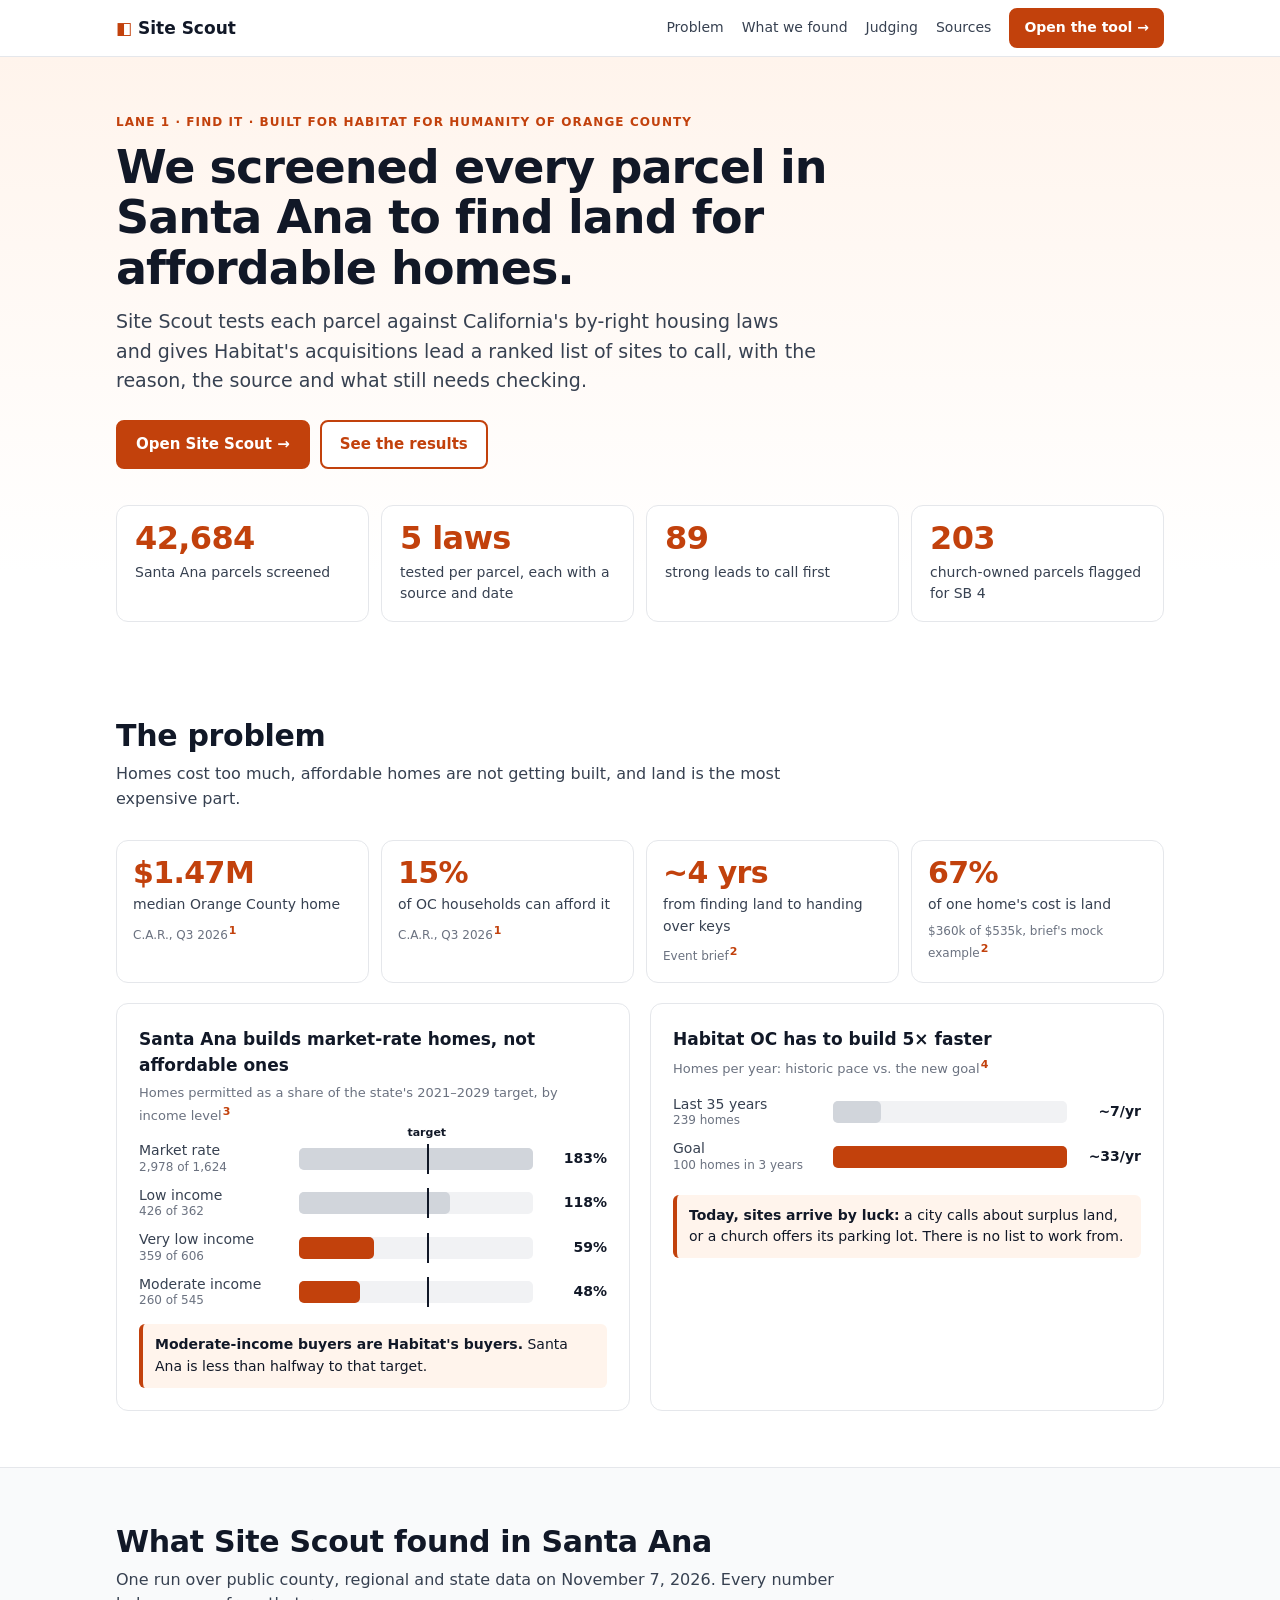
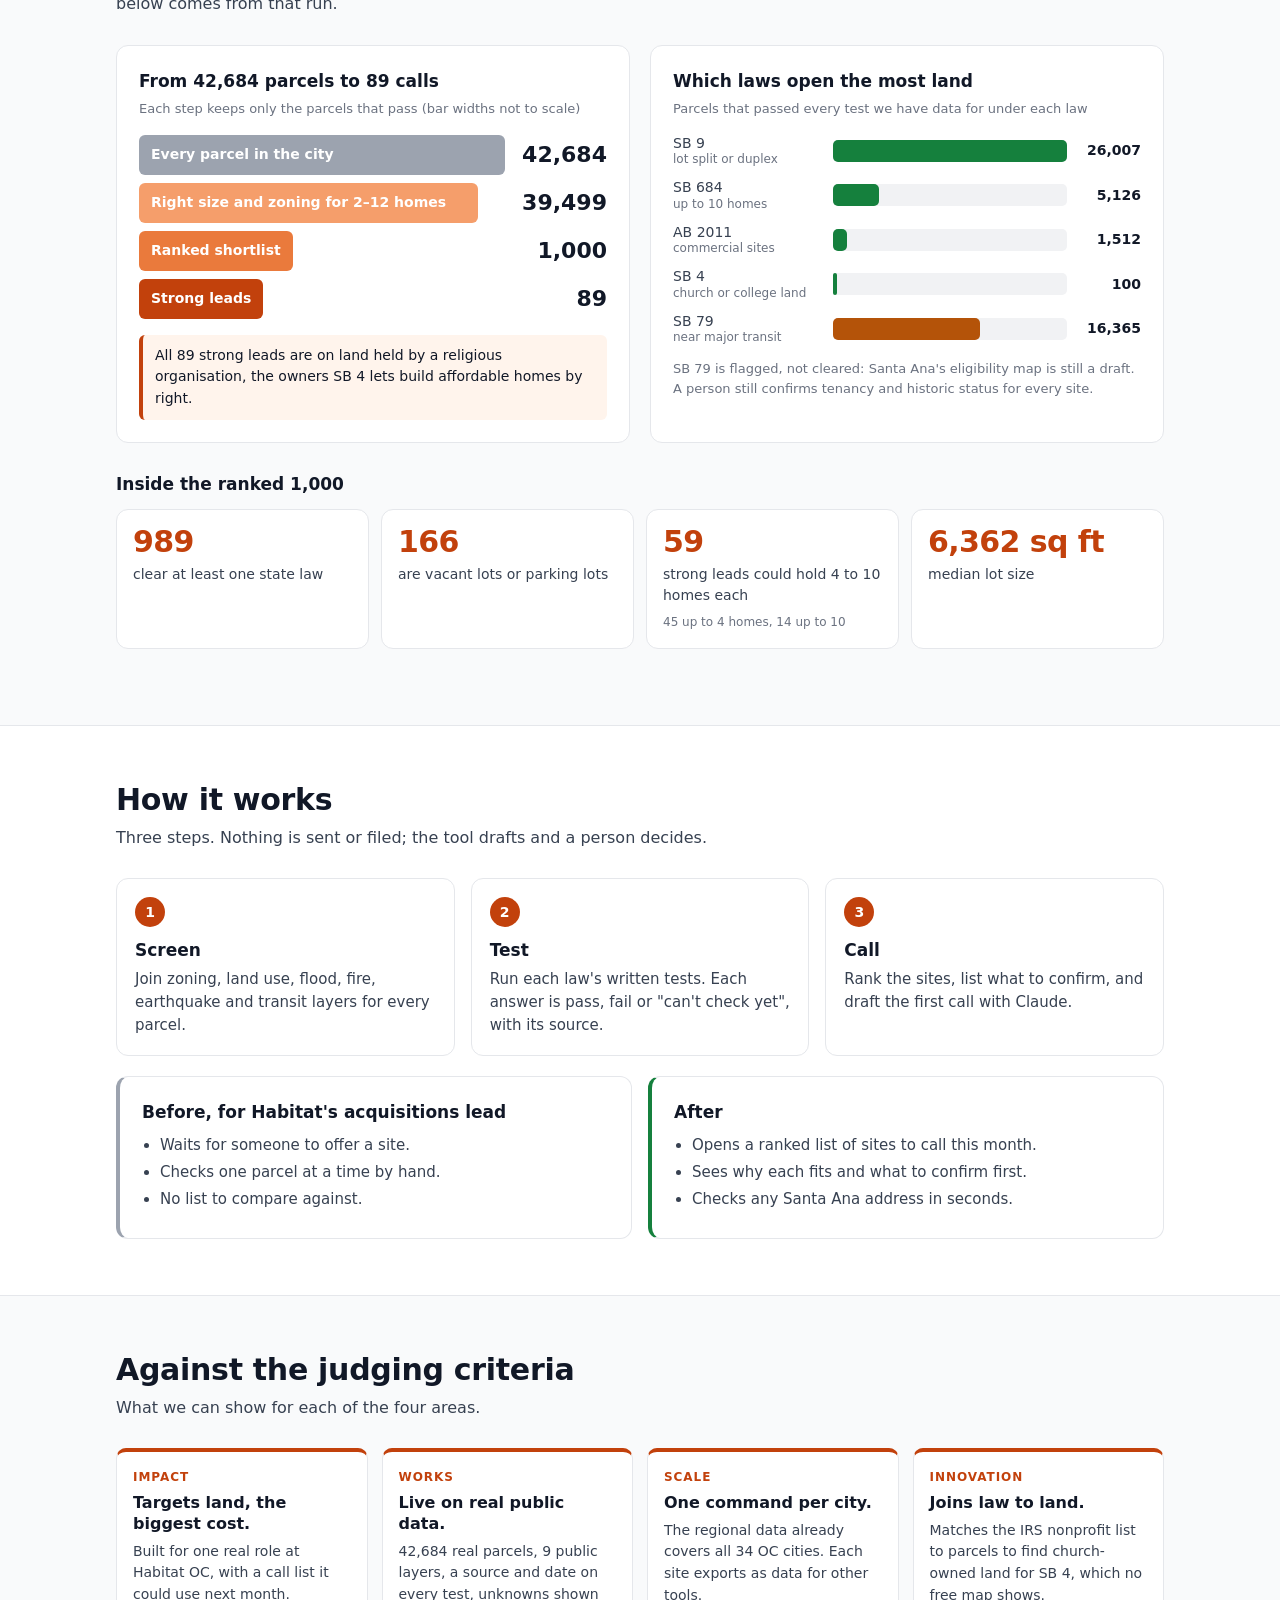
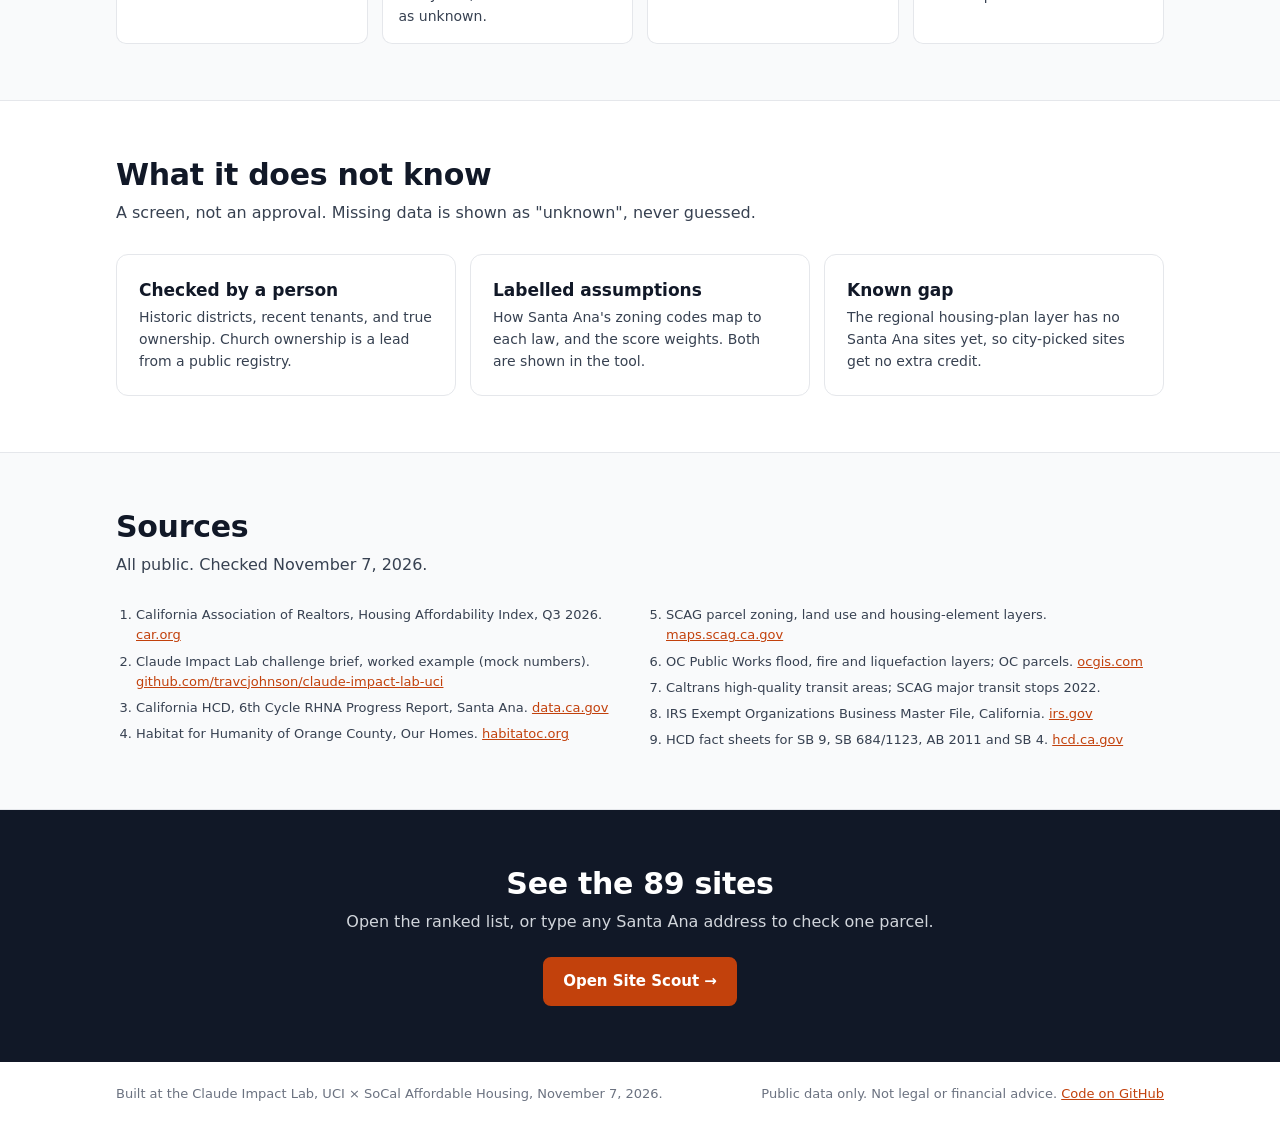
==== web/index.html @ db0f70da "Merge branch 'main' of https://github.com/halapati3547/GIS4All" ====
<!doctype html>
<html lang="en">
<head>
<meta charset="utf-8">
<meta name="viewport" content="width=device-width, initial-scale=1">
<title>Site Scout</title>
<meta name="description" content="Site Scout screened all 42,684 parcels in Santa Ana against California's by-right housing laws to find land where Habitat for Humanity of Orange County could build affordable homes.">
<link rel="icon" href="data:,">
<style>
:root {
  --accent:#c2410c; --accent-2:#ea7a3c; --accent-tint:#fff4ec; --accent-line:#fdba8c;
  --pass:#15803d; --pass-tint:#ecfdf3; --unknown:#b45309; --fail:#b91c1c;
  --ink:#111827; --ink-2:#374151; --muted:#6b7280; --line:#e5e7eb; --track:#f1f2f4;
  --bg:#ffffff; --bg-2:#f9fafb;
  --font: system-ui, -apple-system, BlinkMacSystemFont, "Segoe UI", Roboto, "Helvetica Neue", Arial, sans-serif;
  color-scheme: light;
}
* { box-sizing:border-box; }
html { scroll-behavior:smooth; }
body { margin:0; background:var(--bg); color:var(--ink); font-family:var(--font); font-size:16px; line-height:1.55; }
a { color:var(--accent); }
.wrap { max-width:1080px; margin:0 auto; padding:0 16px; }
.btn { display:inline-block; padding:11px 18px; border-radius:8px; font-weight:700; font-size:15px; text-decoration:none; border:2px solid var(--accent); }
.btn.primary { background:var(--accent); color:#fff; }
.btn.primary:hover { background:#9a3412; border-color:#9a3412; }
.btn.ghost { color:var(--accent); background:#fff; }
.btn.ghost:hover { background:var(--accent-tint); }
:focus-visible { outline:3px solid var(--accent-line); outline-offset:2px; }
sup a { text-decoration:none; font-size:11px; font-weight:700; margin-left:1px; }

nav { position:sticky; top:0; z-index:10; background:rgba(255,255,255,.96); backdrop-filter:blur(6px); border-bottom:1px solid var(--line); }
nav .wrap { display:flex; align-items:center; justify-content:space-between; height:56px; gap:12px; }
.brand { font-weight:800; font-size:17px; color:var(--ink); text-decoration:none; white-space:nowrap; }
.brand span { color:var(--accent); }
nav .links { display:flex; align-items:center; gap:18px; font-size:14px; }
nav .links a.plain { color:var(--ink-2); text-decoration:none; }
nav .links a.plain:hover { color:var(--accent); }
nav .btn { padding:7px 13px; font-size:14px; }

/* hero */
.hero { padding:56px 0 40px; background:linear-gradient(180deg, var(--accent-tint), #fff 85%); }
.eyebrow { font-size:12px; font-weight:800; letter-spacing:.09em; text-transform:uppercase; color:var(--accent); margin:0 0 10px; }
h1 { font-size:clamp(30px, 4.6vw, 46px); line-height:1.1; letter-spacing:-.02em; margin:0 0 14px; max-width:860px; }
.lede { font-size:clamp(17px, 2vw, 19px); color:var(--ink-2); max-width:700px; margin:0 0 24px; }
.cta { display:flex; flex-wrap:wrap; gap:10px; margin-bottom:36px; }
.kpis { display:grid; grid-template-columns:repeat(4, 1fr); gap:12px; }
.kpi { background:#fff; border:1px solid var(--line); border-radius:12px; padding:16px 18px; }
.kpi b { display:block; font-size:32px; line-height:1.05; letter-spacing:-.02em; color:var(--accent); }
.kpi span { display:block; font-size:14px; color:var(--ink-2); margin-top:6px; }

/* sections */
section.block { padding:56px 0; }
section.alt { background:var(--bg-2); border-top:1px solid var(--line); border-bottom:1px solid var(--line); }
h2 { font-size:clamp(24px, 3vw, 30px); line-height:1.2; letter-spacing:-.01em; margin:0 0 8px; }
.sub { color:var(--ink-2); max-width:720px; margin:0 0 28px; }
.panel { background:#fff; border:1px solid var(--line); border-radius:12px; padding:22px; }
.panel h3 { margin:0 0 4px; font-size:17px; }
.panel .note { font-size:13px; color:var(--muted); margin:0 0 16px; }
.two { display:grid; grid-template-columns:1fr 1fr; gap:20px; }
.four { display:grid; grid-template-columns:repeat(4, 1fr); gap:12px; margin-bottom:20px; }
.tile { background:#fff; border:1px solid var(--line); border-radius:12px; padding:16px; }
.tile b { display:block; font-size:30px; line-height:1.05; color:var(--accent); letter-spacing:-.02em; }
.tile span { display:block; font-size:14px; margin-top:6px; color:var(--ink-2); }
.tile small { display:block; font-size:12px; color:var(--muted); margin-top:6px; }

/* bar charts */
.bars { display:grid; gap:12px; }
.bar { display:grid; grid-template-columns:150px 1fr 64px; align-items:center; gap:10px; font-size:14px; }
.bar .lbl { color:var(--ink-2); line-height:1.25; }
.bar .lbl small { display:block; color:var(--muted); font-size:12px; }
.bar .trk { position:relative; height:22px; background:var(--track); border-radius:5px; overflow:visible; }
.bar .fill { height:100%; border-radius:5px; background:var(--accent); }
.bar .fill.soft { background:#d1d5db; }
.bar .fill.good { background:var(--pass); }
.bar .fill.flag { background:var(--unknown); }
.bar .val { font-weight:800; text-align:right; font-variant-numeric:tabular-nums; }
.target { position:absolute; top:-4px; bottom:-4px; width:2px; background:var(--ink); }
.target-lbl { position:absolute; top:-20px; transform:translateX(-50%); font-size:11px; font-weight:700; color:var(--ink); white-space:nowrap; }
.callout { margin-top:16px; padding:10px 12px; background:var(--accent-tint); border-left:4px solid var(--accent); border-radius:6px; font-size:14px; }

/* funnel */
.funnel { display:grid; gap:8px; }
.fstep { display:grid; grid-template-columns:1fr 90px; align-items:center; gap:12px; }
.fbar { height:40px; border-radius:6px; background:var(--accent); color:#fff; display:flex; align-items:center; padding:0 12px; font-size:14px; font-weight:700; white-space:nowrap; min-width:max-content; }
.fstep:nth-child(1) .fbar { background:#9ca3af; }
.fstep:nth-child(2) .fbar { background:#f59e6b; }
.fstep:nth-child(3) .fbar { background:var(--accent-2); }
.fnum { font-size:22px; font-weight:800; text-align:right; font-variant-numeric:tabular-nums; }

/* steps */
.steps { display:grid; grid-template-columns:repeat(3, 1fr); gap:16px; }
.step { background:#fff; border:1px solid var(--line); border-radius:12px; padding:18px; }
.step .num { width:30px; height:30px; border-radius:50%; background:var(--accent); color:#fff; font-weight:800; display:flex; align-items:center; justify-content:center; font-size:14px; margin-bottom:10px; }
.step b { display:block; font-size:17px; margin-bottom:4px; }
.step p { margin:0; color:var(--ink-2); font-size:15px; }

/* judges */
.judge { display:grid; grid-template-columns:repeat(4, 1fr); gap:14px; }
.jcard { background:#fff; border:1px solid var(--line); border-top:4px solid var(--accent); border-radius:10px; padding:16px; }
.jcard .q { font-size:12px; font-weight:800; letter-spacing:.08em; text-transform:uppercase; color:var(--accent); }
.jcard b { display:block; font-size:16px; margin:6px 0 6px; line-height:1.3; }
.jcard p { margin:0; font-size:14px; color:var(--ink-2); }

/* before after */
.ba { display:grid; grid-template-columns:1fr 1fr; gap:16px; }
.ba .panel { border-left:4px solid #9ca3af; }
.ba .panel.after { border-left-color:var(--pass); }
.ba ul { margin:8px 0 0; padding-left:18px; color:var(--ink-2); font-size:15px; }
.ba li { margin:4px 0; }

.limits { display:grid; grid-template-columns:repeat(3, 1fr); gap:14px; }
.limits .panel p { margin:0; font-size:14px; color:var(--ink-2); }

.sources ol { margin:0; padding-left:20px; font-size:13px; color:var(--ink-2); columns:2; column-gap:32px; }
.sources li { margin:0 0 6px; break-inside:avoid; }

.final { text-align:center; padding:56px 0; background:var(--ink); color:#fff; }
.final h2 { color:#fff; }
.final p { color:#d1d5db; max-width:600px; margin:0 auto 22px; }
footer { padding:22px 0 34px; font-size:13px; color:var(--muted); }
footer .wrap { display:flex; flex-wrap:wrap; justify-content:space-between; gap:10px; }

@media (max-width: 880px) {
  .kpis, .four { grid-template-columns:1fr 1fr; }
  .two, .steps, .ba, .limits { grid-template-columns:1fr; }
  .judge { grid-template-columns:1fr 1fr; }
  .sources ol { columns:1; }
  nav .links a.plain { display:none; }
}
@media (max-width: 520px) {
  .judge { grid-template-columns:1fr; }
  .bar { grid-template-columns:110px 1fr 52px; }
  .fbar { font-size:12px; }
}
</style>
</head>
<body>

<nav>
  <div class="wrap">
    <a class="brand" href="/"><span>◧</span> Site Scout</a>
    <div class="links">
      <a class="plain" href="#problem">Problem</a>
      <a class="plain" href="#found">What we found</a>
      <a class="plain" href="#judges">Judging</a>
      <a class="plain" href="#sources">Sources</a>
      <a class="btn primary" href="/app.html">Open the tool →</a>
    </div>
  </div>
</nav>

<header class="hero">
  <div class="wrap">
    <p class="eyebrow">Lane 1 · Find it · Built for Habitat for Humanity of Orange County</p>
    <h1>We screened every parcel in Santa Ana to find land for affordable homes.</h1>
    <p class="lede">Site Scout tests each parcel against California's by-right housing laws and gives Habitat's acquisitions lead a ranked list of sites to call, with the reason, the source and what still needs checking.</p>
    <div class="cta">
      <a class="btn primary" href="/app.html">Open Site Scout →</a>
      <a class="btn ghost" href="#found">See the results</a>
    </div>
    <div class="kpis">
      <div class="kpi"><b>42,684</b><span>Santa Ana parcels screened</span></div>
      <div class="kpi"><b>5 laws</b><span>tested per parcel, each with a source and date</span></div>
      <div class="kpi"><b>89</b><span>strong leads to call first</span></div>
      <div class="kpi"><b>203</b><span>church-owned parcels flagged for SB 4</span></div>
    </div>
  </div>
</header>

<section class="block" id="problem">
  <div class="wrap">
    <h2>The problem</h2>
    <p class="sub">Homes cost too much, affordable homes are not getting built, and land is the most expensive part.</p>

    <div class="four">
      <div class="tile"><b>$1.47M</b><span>median Orange County home</span><small>C.A.R., Q3 2026<sup><a href="#s1">1</a></sup></small></div>
      <div class="tile"><b>15%</b><span>of OC households can afford it</span><small>C.A.R., Q3 2026<sup><a href="#s1">1</a></sup></small></div>
      <div class="tile"><b>~4 yrs</b><span>from finding land to handing over keys</span><small>Event brief<sup><a href="#s2">2</a></sup></small></div>
      <div class="tile"><b>67%</b><span>of one home's cost is land</span><small>$360k of $535k, brief's mock example<sup><a href="#s2">2</a></sup></small></div>
    </div>

    <div class="two">
      <div class="panel">
        <h3>Santa Ana builds market-rate homes, not affordable ones</h3>
        <p class="note">Homes permitted as a share of the state's 2021–2029 target, by income level<sup><a href="#s3">3</a></sup></p>
        <div class="bars" role="img" aria-label="Santa Ana permits: above moderate 183 percent of target, low income 118 percent, very low income 59 percent, moderate income 48 percent">
          <div class="bar"><div class="lbl">Market rate<small>2,978 of 1,624</small></div><div class="trk"><div class="fill soft" style="width:100%"></div><div class="target" style="left:54.6%"><span class="target-lbl">target</span></div></div><div class="val">183%</div></div>
          <div class="bar"><div class="lbl">Low income<small>426 of 362</small></div><div class="trk"><div class="fill soft" style="width:64.5%"></div><div class="target" style="left:54.6%"></div></div><div class="val">118%</div></div>
          <div class="bar"><div class="lbl">Very low income<small>359 of 606</small></div><div class="trk"><div class="fill" style="width:32.2%"></div><div class="target" style="left:54.6%"></div></div><div class="val">59%</div></div>
          <div class="bar"><div class="lbl">Moderate income<small>260 of 545</small></div><div class="trk"><div class="fill" style="width:26.2%"></div><div class="target" style="left:54.6%"></div></div><div class="val">48%</div></div>
        </div>
        <div class="callout"><b>Moderate-income buyers are Habitat's buyers.</b> Santa Ana is less than halfway to that target.</div>
      </div>

      <div class="panel">
        <h3>Habitat OC has to build 5× faster</h3>
        <p class="note">Homes per year: historic pace vs. the new goal<sup><a href="#s4">4</a></sup></p>
        <div class="bars" role="img" aria-label="Habitat OC built about 7 homes a year historically and needs about 33 a year to reach 100 homes in three years">
          <div class="bar"><div class="lbl">Last 35 years<small>239 homes</small></div><div class="trk"><div class="fill soft" style="width:20.6%"></div></div><div class="val">~7/yr</div></div>
          <div class="bar"><div class="lbl">Goal<small>100 homes in 3 years</small></div><div class="trk"><div class="fill" style="width:100%"></div></div><div class="val">~33/yr</div></div>
        </div>
        <div class="callout" style="margin-top:22px"><b>Today, sites arrive by luck:</b> a city calls about surplus land, or a church offers its parking lot. There is no list to work from.</div>
      </div>
    </div>
  </div>
</section>

<section class="block alt" id="found">
  <div class="wrap">
    <h2>What Site Scout found in Santa Ana</h2>
    <p class="sub">One run over public county, regional and state data on November 7, 2026. Every number below comes from that run.</p>

    <div class="two">
      <div class="panel">
        <h3>From 42,684 parcels to 89 calls</h3>
        <p class="note">Each step keeps only the parcels that pass (bar widths not to scale)</p>
        <div class="funnel">
          <div class="fstep"><div class="fbar" style="width:100%">Every parcel in the city</div><div class="fnum">42,684</div></div>
          <div class="fstep"><div class="fbar" style="width:92.5%">Right size and zoning for 2–12 homes</div><div class="fnum">39,499</div></div>
          <div class="fstep"><div class="fbar" style="width:34%">Ranked shortlist</div><div class="fnum">1,000</div></div>
          <div class="fstep"><div class="fbar" style="width:18%">Strong leads</div><div class="fnum">89</div></div>
        </div>
        <div class="callout">All 89 strong leads are on land held by a religious organisation, the owners SB 4 lets build affordable homes by right.</div>
      </div>

      <div class="panel">
        <h3>Which laws open the most land</h3>
        <p class="note">Parcels that passed every test we have data for under each law</p>
        <div class="bars">
          <div class="bar"><div class="lbl">SB 9<small>lot split or duplex</small></div><div class="trk"><div class="fill good" style="width:100%"></div></div><div class="val">26,007</div></div>
          <div class="bar"><div class="lbl">SB 684<small>up to 10 homes</small></div><div class="trk"><div class="fill good" style="width:19.7%"></div></div><div class="val">5,126</div></div>
          <div class="bar"><div class="lbl">AB 2011<small>commercial sites</small></div><div class="trk"><div class="fill good" style="width:5.8%"></div></div><div class="val">1,512</div></div>
          <div class="bar"><div class="lbl">SB 4<small>church or college land</small></div><div class="trk"><div class="fill good" style="width:0.6%;min-width:4px"></div></div><div class="val">100</div></div>
          <div class="bar"><div class="lbl">SB 79<small>near major transit</small></div><div class="trk"><div class="fill flag" style="width:62.9%"></div></div><div class="val">16,365</div></div>
        </div>
        <p class="note" style="margin:14px 0 0">SB 79 is flagged, not cleared: Santa Ana's eligibility map is still a draft. A person still confirms tenancy and historic status for every site.</p>
      </div>
    </div>

    <h3 style="margin:28px 0 12px;font-size:17px">Inside the ranked 1,000</h3>
    <div class="four">
      <div class="tile"><b>989</b><span>clear at least one state law</span></div>
      <div class="tile"><b>166</b><span>are vacant lots or parking lots</span></div>
      <div class="tile"><b>59</b><span>strong leads could hold 4 to 10 homes each</span><small>45 up to 4 homes, 14 up to 10</small></div>
      <div class="tile"><b>6,362 sq ft</b><span>median lot size</span></div>
    </div>
  </div>
</section>

<section class="block">
  <div class="wrap">
    <h2>How it works</h2>
    <p class="sub">Three steps. Nothing is sent or filed; the tool drafts and a person decides.</p>
    <div class="steps">
      <div class="step"><div class="num">1</div><b>Screen</b><p>Join zoning, land use, flood, fire, earthquake and transit layers for every parcel.</p></div>
      <div class="step"><div class="num">2</div><b>Test</b><p>Run each law's written tests. Each answer is pass, fail or "can't check yet", with its source.</p></div>
      <div class="step"><div class="num">3</div><b>Call</b><p>Rank the sites, list what to confirm, and draft the first call with Claude.</p></div>
    </div>

    <div class="ba" style="margin-top:20px">
      <div class="panel"><h3>Before, for Habitat's acquisitions lead</h3><ul><li>Waits for someone to offer a site.</li><li>Checks one parcel at a time by hand.</li><li>No list to compare against.</li></ul></div>
      <div class="panel after"><h3>After</h3><ul><li>Opens a ranked list of sites to call this month.</li><li>Sees why each fits and what to confirm first.</li><li>Checks any Santa Ana address in seconds.</li></ul></div>
    </div>
  </div>
</section>

<section class="block alt" id="judges">
  <div class="wrap">
    <h2>Against the judging criteria</h2>
    <p class="sub">What we can show for each of the four areas.</p>
    <div class="judge">
      <div class="jcard"><div class="q">Impact</div><b>Targets land, the biggest cost.</b><p>Built for one real role at Habitat OC, with a call list it could use next month.</p></div>
      <div class="jcard"><div class="q">Works</div><b>Live on real public data.</b><p>42,684 real parcels, 9 public layers, a source and date on every test, unknowns shown as unknown.</p></div>
      <div class="jcard"><div class="q">Scale</div><b>One command per city.</b><p>The regional data already covers all 34 OC cities. Each site exports as data for other tools.</p></div>
      <div class="jcard"><div class="q">Innovation</div><b>Joins law to land.</b><p>Matches the IRS nonprofit list to parcels to find church-owned land for SB 4, which no free map shows.</p></div>
    </div>
  </div>
</section>

<section class="block">
  <div class="wrap">
    <h2>What it does not know</h2>
    <p class="sub">A screen, not an approval. Missing data is shown as "unknown", never guessed.</p>
    <div class="limits">
      <div class="panel"><h3>Checked by a person</h3><p>Historic districts, recent tenants, and true ownership. Church ownership is a lead from a public registry.</p></div>
      <div class="panel"><h3>Labelled assumptions</h3><p>How Santa Ana's zoning codes map to each law, and the score weights. Both are shown in the tool.</p></div>
      <div class="panel"><h3>Known gap</h3><p>The regional housing-plan layer has no Santa Ana sites yet, so city-picked sites get no extra credit.</p></div>
    </div>
  </div>
</section>

<section class="block alt sources" id="sources">
  <div class="wrap">
    <h2>Sources</h2>
    <p class="sub">All public. Checked November 7, 2026.</p>
    <ol>
      <li id="s1">California Association of Realtors, Housing Affordability Index, Q3 2026. <a href="https://www.car.org/marketdata/data/haitraditional">car.org</a></li>
      <li id="s2">Claude Impact Lab challenge brief, worked example (mock numbers). <a href="https://github.com/travcjohnson/claude-impact-lab-uci">github.com/travcjohnson/claude-impact-lab-uci</a></li>
      <li id="s3">California HCD, 6th Cycle RHNA Progress Report, Santa Ana. <a href="https://data.ca.gov/dataset/rhna-progress-report">data.ca.gov</a></li>
      <li id="s4">Habitat for Humanity of Orange County, Our Homes. <a href="https://habitatoc.org/our-homes/">habitatoc.org</a></li>
      <li>SCAG parcel zoning, land use and housing-element layers. <a href="https://maps.scag.ca.gov/scaggis/rest/services/LDX">maps.scag.ca.gov</a></li>
      <li>OC Public Works flood, fire and liquefaction layers; OC parcels. <a href="https://www.ocgis.com/arcpub/rest/services">ocgis.com</a></li>
      <li>Caltrans high-quality transit areas; SCAG major transit stops 2022.</li>
      <li>IRS Exempt Organizations Business Master File, California. <a href="https://www.irs.gov/charities-non-profits/exempt-organizations-business-master-file-extract-eo-bmf">irs.gov</a></li>
      <li>HCD fact sheets for SB 9, SB 684/1123, AB 2011 and SB 4. <a href="https://www.hcd.ca.gov/sites/default/files/docs/planning-and-community/housing-law-fact-sheets.pdf">hcd.ca.gov</a></li>
    </ol>
  </div>
</section>

<section class="final">
  <div class="wrap">
    <h2>See the 89 sites</h2>
    <p>Open the ranked list, or type any Santa Ana address to check one parcel.</p>
    <a class="btn primary" href="/app.html">Open Site Scout →</a>
  </div>
</section>

<footer>
  <div class="wrap">
    <span>Built at the Claude Impact Lab, UCI × SoCal Affordable Housing, November 7, 2026.</span>
    <span>Public data only. Not legal or financial advice. <a href="https://github.com/halapati3547/GIS4All">Code on GitHub</a></span>
  </div>
</footer>

</body>
</html>
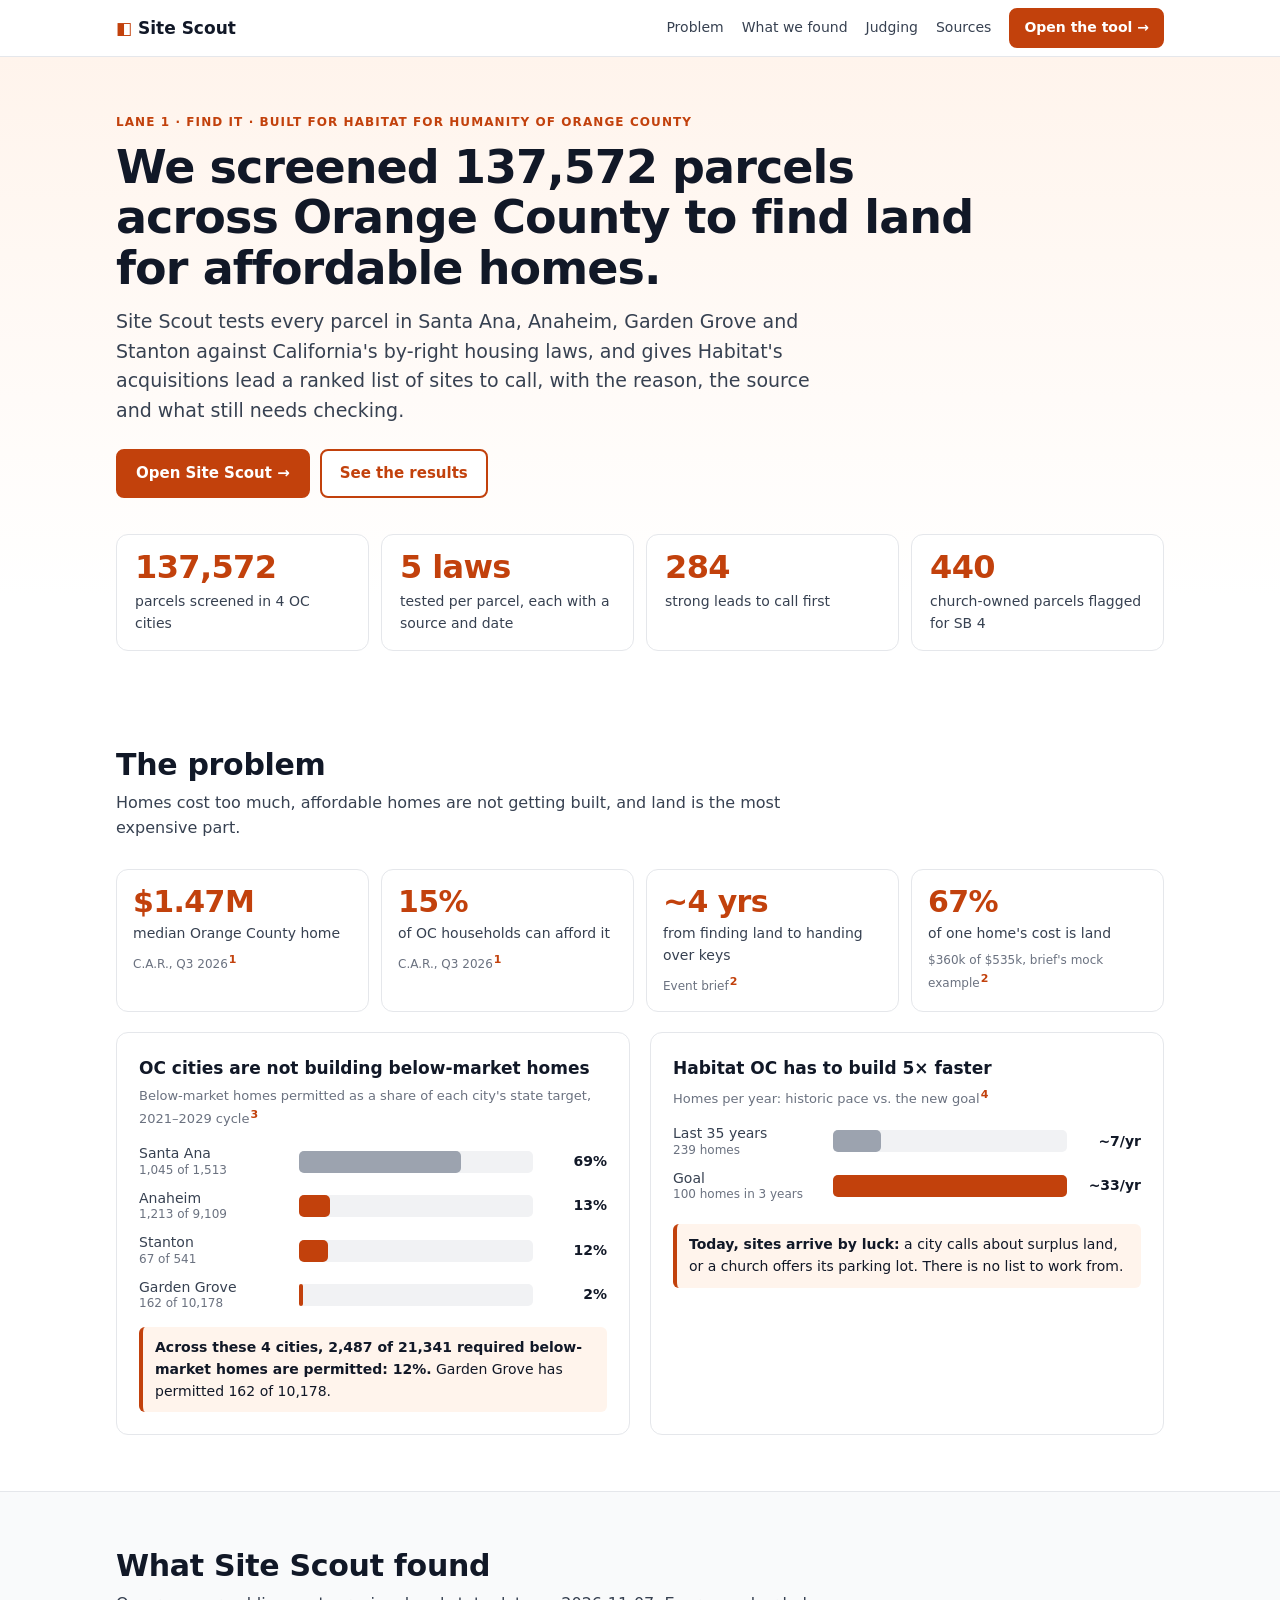
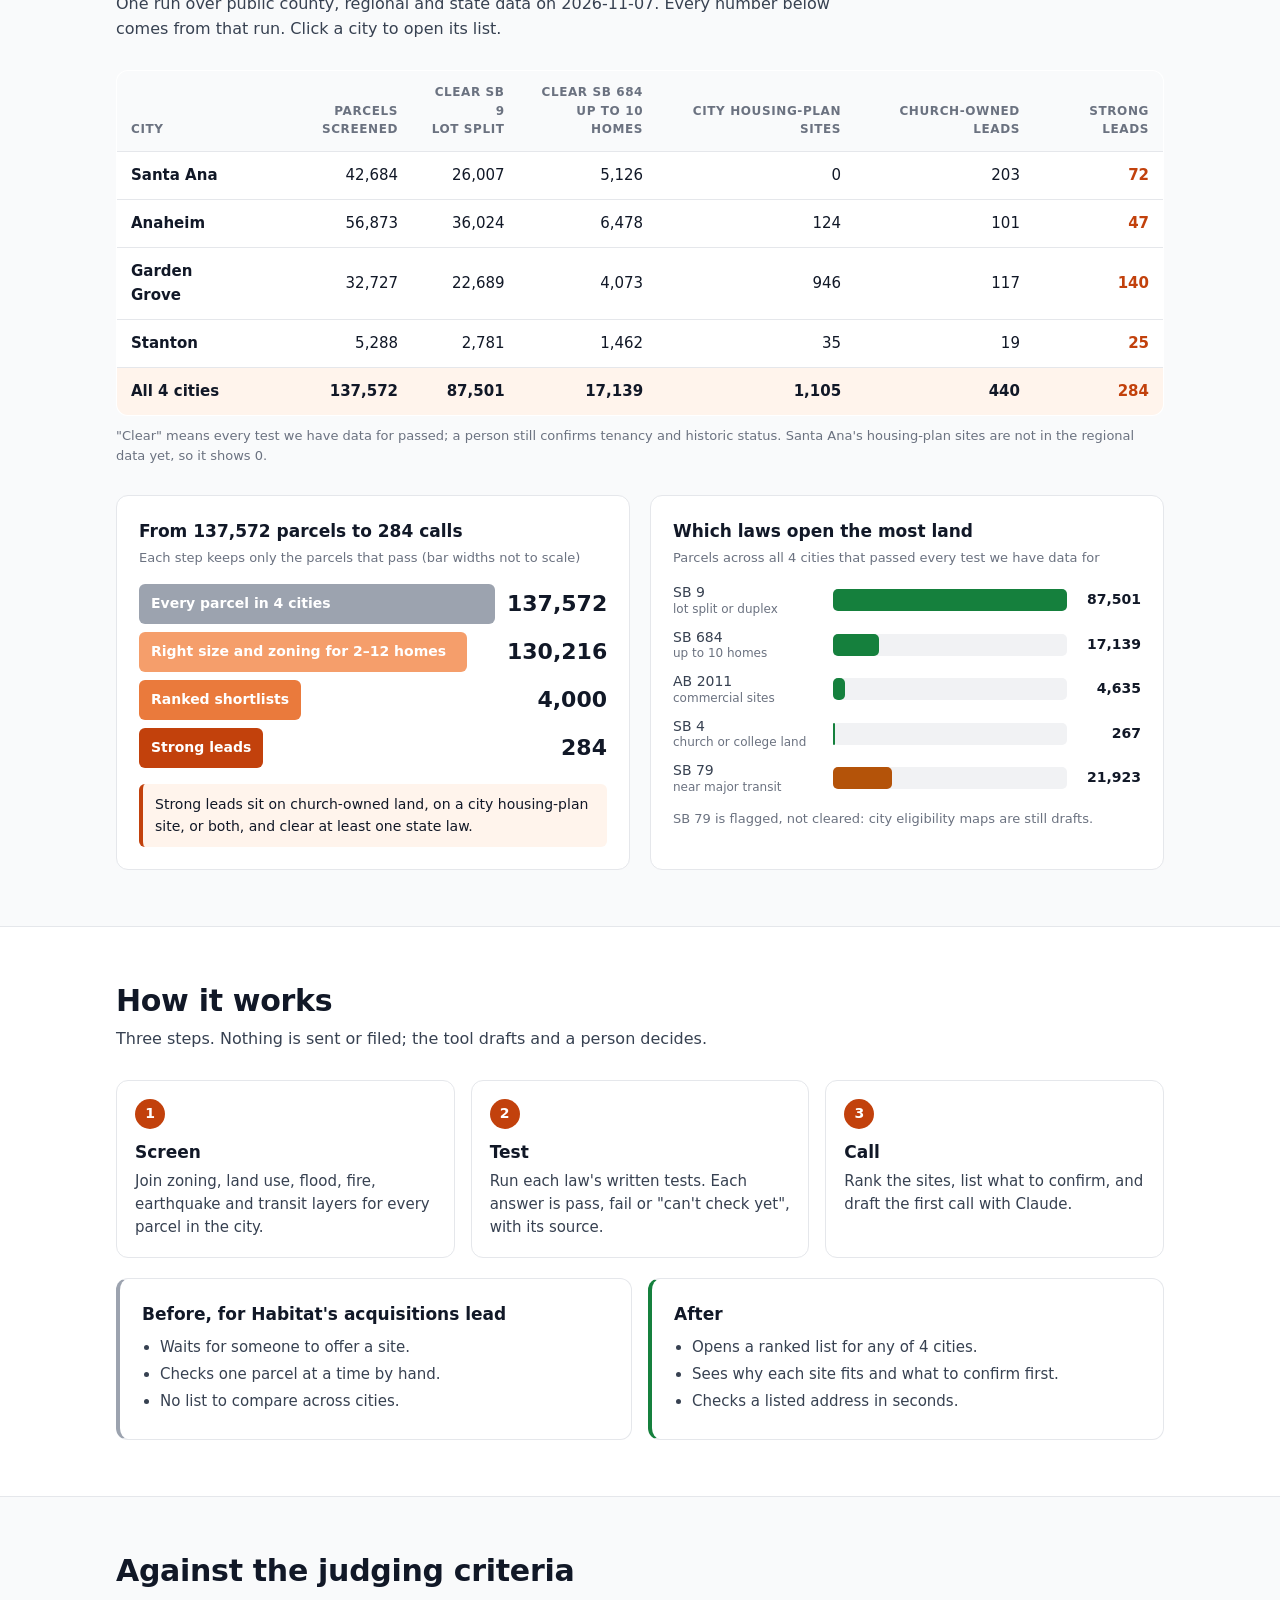
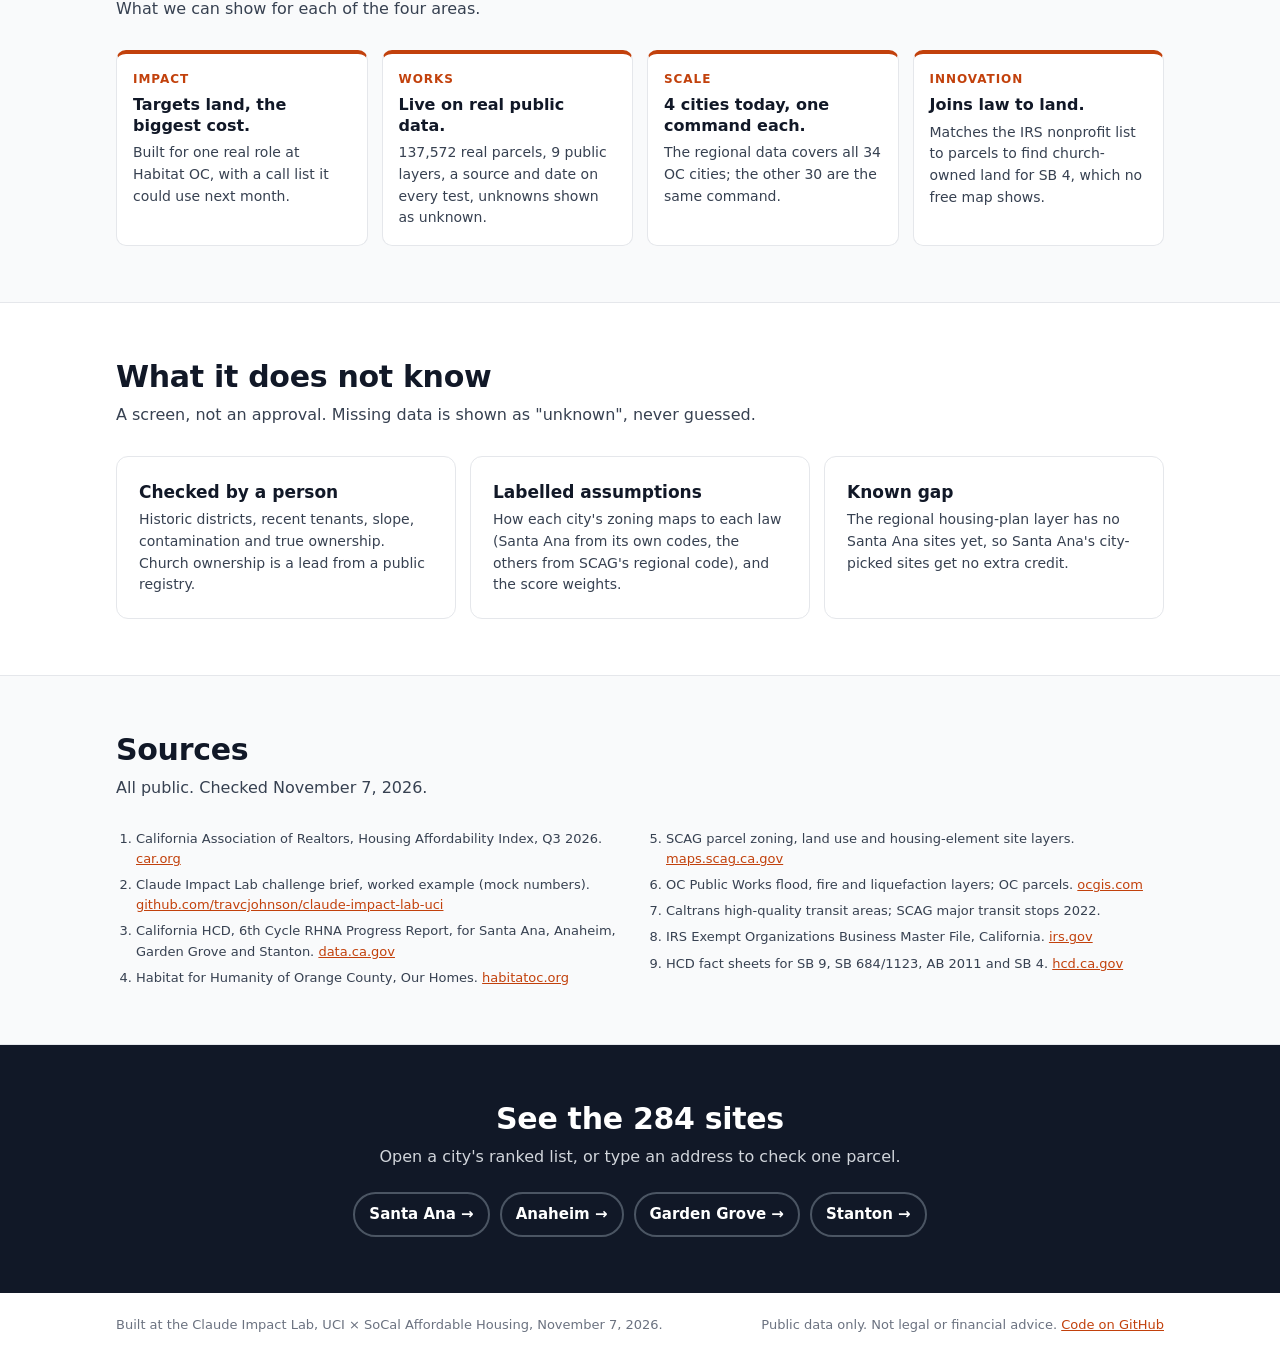
==== commit d5e636cb: "feat: expand to Anaheim, Garden Grove and Stanton; OC landing page with RHNA progress and per-city r" ====
--- a/web/index.html
+++ b/web/index.html
@@ -4,12 +4,12 @@
 <meta charset="utf-8">
 <meta name="viewport" content="width=device-width, initial-scale=1">
 <title>Site Scout</title>
-<meta name="description" content="Site Scout screened all 42,684 parcels in Santa Ana against California's by-right housing laws to find land where Habitat for Humanity of Orange County could build affordable homes.">
+<meta name="description" content="Site Scout screened 137,572 parcels in 4 Orange County cities against California's by-right housing laws to find land where Habitat for Humanity of Orange County could build affordable homes.">
 <link rel="icon" href="data:,">
 <style>
 :root {
   --accent:#c2410c; --accent-2:#ea7a3c; --accent-tint:#fff4ec; --accent-line:#fdba8c;
-  --pass:#15803d; --pass-tint:#ecfdf3; --unknown:#b45309; --fail:#b91c1c;
+  --pass:#15803d; --unknown:#b45309; --fail:#b91c1c;
   --ink:#111827; --ink-2:#374151; --muted:#6b7280; --line:#e5e7eb; --track:#f1f2f4;
   --bg:#ffffff; --bg-2:#f9fafb;
   --font: system-ui, -apple-system, BlinkMacSystemFont, "Segoe UI", Roboto, "Helvetica Neue", Arial, sans-serif;
@@ -37,22 +37,20 @@
 nav .links a.plain:hover { color:var(--accent); }
 nav .btn { padding:7px 13px; font-size:14px; }
 
-/* hero */
 .hero { padding:56px 0 40px; background:linear-gradient(180deg, var(--accent-tint), #fff 85%); }
 .eyebrow { font-size:12px; font-weight:800; letter-spacing:.09em; text-transform:uppercase; color:var(--accent); margin:0 0 10px; }
-h1 { font-size:clamp(30px, 4.6vw, 46px); line-height:1.1; letter-spacing:-.02em; margin:0 0 14px; max-width:860px; }
-.lede { font-size:clamp(17px, 2vw, 19px); color:var(--ink-2); max-width:700px; margin:0 0 24px; }
+h1 { font-size:clamp(30px, 4.6vw, 46px); line-height:1.1; letter-spacing:-.02em; margin:0 0 14px; max-width:880px; }
+.lede { font-size:clamp(17px, 2vw, 19px); color:var(--ink-2); max-width:720px; margin:0 0 24px; }
 .cta { display:flex; flex-wrap:wrap; gap:10px; margin-bottom:36px; }
 .kpis { display:grid; grid-template-columns:repeat(4, 1fr); gap:12px; }
 .kpi { background:#fff; border:1px solid var(--line); border-radius:12px; padding:16px 18px; }
 .kpi b { display:block; font-size:32px; line-height:1.05; letter-spacing:-.02em; color:var(--accent); }
 .kpi span { display:block; font-size:14px; color:var(--ink-2); margin-top:6px; }
 
-/* sections */
 section.block { padding:56px 0; }
 section.alt { background:var(--bg-2); border-top:1px solid var(--line); border-bottom:1px solid var(--line); }
 h2 { font-size:clamp(24px, 3vw, 30px); line-height:1.2; letter-spacing:-.01em; margin:0 0 8px; }
-.sub { color:var(--ink-2); max-width:720px; margin:0 0 28px; }
+.sub { color:var(--ink-2); max-width:740px; margin:0 0 28px; }
 .panel { background:#fff; border:1px solid var(--line); border-radius:12px; padding:22px; }
 .panel h3 { margin:0 0 4px; font-size:17px; }
 .panel .note { font-size:13px; color:var(--muted); margin:0 0 16px; }
@@ -63,45 +61,48 @@
 .tile span { display:block; font-size:14px; margin-top:6px; color:var(--ink-2); }
 .tile small { display:block; font-size:12px; color:var(--muted); margin-top:6px; }
 
-/* bar charts */
 .bars { display:grid; gap:12px; }
 .bar { display:grid; grid-template-columns:150px 1fr 64px; align-items:center; gap:10px; font-size:14px; }
 .bar .lbl { color:var(--ink-2); line-height:1.25; }
 .bar .lbl small { display:block; color:var(--muted); font-size:12px; }
-.bar .trk { position:relative; height:22px; background:var(--track); border-radius:5px; overflow:visible; }
+.bar .trk { position:relative; height:22px; background:var(--track); border-radius:5px; }
 .bar .fill { height:100%; border-radius:5px; background:var(--accent); }
-.bar .fill.soft { background:#d1d5db; }
+.bar .fill.soft { background:#9ca3af; }
 .bar .fill.good { background:var(--pass); }
 .bar .fill.flag { background:var(--unknown); }
 .bar .val { font-weight:800; text-align:right; font-variant-numeric:tabular-nums; }
-.target { position:absolute; top:-4px; bottom:-4px; width:2px; background:var(--ink); }
-.target-lbl { position:absolute; top:-20px; transform:translateX(-50%); font-size:11px; font-weight:700; color:var(--ink); white-space:nowrap; }
 .callout { margin-top:16px; padding:10px 12px; background:var(--accent-tint); border-left:4px solid var(--accent); border-radius:6px; font-size:14px; }
 
-/* funnel */
+.tbl { width:100%; border-collapse:collapse; font-size:15px; background:#fff; border:1px solid var(--line); border-radius:12px; overflow:hidden; }
+.tbl th, .tbl td { padding:12px 14px; text-align:right; border-bottom:1px solid var(--line); font-variant-numeric:tabular-nums; }
+.tbl thead th { background:var(--bg-2); font-size:12px; letter-spacing:.05em; text-transform:uppercase; color:var(--muted); font-weight:700; vertical-align:bottom; }
+.tbl th[scope=row], .tbl thead th:first-child { text-align:left; }
+.tbl th[scope=row] a { color:var(--ink); font-weight:700; text-decoration:none; }
+.tbl th[scope=row] a:hover { color:var(--accent); }
+.tbl tr.tot th, .tbl tr.tot td { background:var(--accent-tint); font-weight:800; border-bottom:0; }
+.tbl td b { color:var(--accent); }
+.tblwrap { overflow-x:auto; }
+
 .funnel { display:grid; gap:8px; }
-.fstep { display:grid; grid-template-columns:1fr 90px; align-items:center; gap:12px; }
+.fstep { display:grid; grid-template-columns:1fr 100px; align-items:center; gap:12px; }
 .fbar { height:40px; border-radius:6px; background:var(--accent); color:#fff; display:flex; align-items:center; padding:0 12px; font-size:14px; font-weight:700; white-space:nowrap; min-width:max-content; }
 .fstep:nth-child(1) .fbar { background:#9ca3af; }
 .fstep:nth-child(2) .fbar { background:#f59e6b; }
 .fstep:nth-child(3) .fbar { background:var(--accent-2); }
 .fnum { font-size:22px; font-weight:800; text-align:right; font-variant-numeric:tabular-nums; }
 
-/* steps */
 .steps { display:grid; grid-template-columns:repeat(3, 1fr); gap:16px; }
 .step { background:#fff; border:1px solid var(--line); border-radius:12px; padding:18px; }
 .step .num { width:30px; height:30px; border-radius:50%; background:var(--accent); color:#fff; font-weight:800; display:flex; align-items:center; justify-content:center; font-size:14px; margin-bottom:10px; }
 .step b { display:block; font-size:17px; margin-bottom:4px; }
 .step p { margin:0; color:var(--ink-2); font-size:15px; }
 
-/* judges */
 .judge { display:grid; grid-template-columns:repeat(4, 1fr); gap:14px; }
 .jcard { background:#fff; border:1px solid var(--line); border-top:4px solid var(--accent); border-radius:10px; padding:16px; }
 .jcard .q { font-size:12px; font-weight:800; letter-spacing:.08em; text-transform:uppercase; color:var(--accent); }
 .jcard b { display:block; font-size:16px; margin:6px 0 6px; line-height:1.3; }
 .jcard p { margin:0; font-size:14px; color:var(--ink-2); }
 
-/* before after */
 .ba { display:grid; grid-template-columns:1fr 1fr; gap:16px; }
 .ba .panel { border-left:4px solid #9ca3af; }
 .ba .panel.after { border-left-color:var(--pass); }
@@ -114,6 +115,9 @@
 .sources ol { margin:0; padding-left:20px; font-size:13px; color:var(--ink-2); columns:2; column-gap:32px; }
 .sources li { margin:0 0 6px; break-inside:avoid; }
 
+.pills { display:flex; flex-wrap:wrap; gap:10px; justify-content:center; }
+.pill { display:inline-block; padding:9px 14px; border-radius:999px; border:2px solid #4b5563; color:#fff; text-decoration:none; font-weight:700; font-size:15px; }
+.pill:hover { border-color:var(--accent-line); background:#1f2937; }
 .final { text-align:center; padding:56px 0; background:var(--ink); color:#fff; }
 .final h2 { color:#fff; }
 .final p { color:#d1d5db; max-width:600px; margin:0 auto 22px; }
@@ -126,6 +130,7 @@
   .judge { grid-template-columns:1fr 1fr; }
   .sources ol { columns:1; }
   nav .links a.plain { display:none; }
+  .tbl { font-size:13px; } .tbl th, .tbl td { padding:10px 8px; }
 }
 @media (max-width: 520px) {
   .judge { grid-template-columns:1fr; }
@@ -152,17 +157,17 @@
 <header class="hero">
   <div class="wrap">
     <p class="eyebrow">Lane 1 · Find it · Built for Habitat for Humanity of Orange County</p>
-    <h1>We screened every parcel in Santa Ana to find land for affordable homes.</h1>
-    <p class="lede">Site Scout tests each parcel against California's by-right housing laws and gives Habitat's acquisitions lead a ranked list of sites to call, with the reason, the source and what still needs checking.</p>
+    <h1>We screened 137,572 parcels across Orange County to find land for affordable homes.</h1>
+    <p class="lede">Site Scout tests every parcel in Santa Ana, Anaheim, Garden Grove and Stanton against California's by-right housing laws, and gives Habitat's acquisitions lead a ranked list of sites to call, with the reason, the source and what still needs checking.</p>
     <div class="cta">
       <a class="btn primary" href="/app.html">Open Site Scout →</a>
       <a class="btn ghost" href="#found">See the results</a>
     </div>
     <div class="kpis">
-      <div class="kpi"><b>42,684</b><span>Santa Ana parcels screened</span></div>
+      <div class="kpi"><b>137,572</b><span>parcels screened in 4 OC cities</span></div>
       <div class="kpi"><b>5 laws</b><span>tested per parcel, each with a source and date</span></div>
-      <div class="kpi"><b>89</b><span>strong leads to call first</span></div>
-      <div class="kpi"><b>203</b><span>church-owned parcels flagged for SB 4</span></div>
+      <div class="kpi"><b>284</b><span>strong leads to call first</span></div>
+      <div class="kpi"><b>440</b><span>church-owned parcels flagged for SB 4</span></div>
     </div>
   </div>
 </header>
@@ -181,21 +186,21 @@
 
     <div class="two">
       <div class="panel">
-        <h3>Santa Ana builds market-rate homes, not affordable ones</h3>
-        <p class="note">Homes permitted as a share of the state's 2021–2029 target, by income level<sup><a href="#s3">3</a></sup></p>
-        <div class="bars" role="img" aria-label="Santa Ana permits: above moderate 183 percent of target, low income 118 percent, very low income 59 percent, moderate income 48 percent">
-          <div class="bar"><div class="lbl">Market rate<small>2,978 of 1,624</small></div><div class="trk"><div class="fill soft" style="width:100%"></div><div class="target" style="left:54.6%"><span class="target-lbl">target</span></div></div><div class="val">183%</div></div>
-          <div class="bar"><div class="lbl">Low income<small>426 of 362</small></div><div class="trk"><div class="fill soft" style="width:64.5%"></div><div class="target" style="left:54.6%"></div></div><div class="val">118%</div></div>
-          <div class="bar"><div class="lbl">Very low income<small>359 of 606</small></div><div class="trk"><div class="fill" style="width:32.2%"></div><div class="target" style="left:54.6%"></div></div><div class="val">59%</div></div>
-          <div class="bar"><div class="lbl">Moderate income<small>260 of 545</small></div><div class="trk"><div class="fill" style="width:26.2%"></div><div class="target" style="left:54.6%"></div></div><div class="val">48%</div></div>
+        <h3>OC cities are not building below-market homes</h3>
+        <p class="note">Below-market homes permitted as a share of each city's state target, 2021–2029 cycle<sup><a href="#s3">3</a></sup></p>
+        <div class="bars" role="img" aria-label="Share of below-market housing target permitted, by city">
+          <div class="bar"><div class="lbl">Santa Ana<small>1,045 of 1,513</small></div><div class="trk"><div class="fill soft" style="width:69.1%"></div></div><div class="val">69%</div></div>
+          <div class="bar"><div class="lbl">Anaheim<small>1,213 of 9,109</small></div><div class="trk"><div class="fill" style="width:13.3%"></div></div><div class="val">13%</div></div>
+          <div class="bar"><div class="lbl">Stanton<small>67 of 541</small></div><div class="trk"><div class="fill" style="width:12.4%"></div></div><div class="val">12%</div></div>
+          <div class="bar"><div class="lbl">Garden Grove<small>162 of 10,178</small></div><div class="trk"><div class="fill" style="width:1.6%"></div></div><div class="val">2%</div></div>
         </div>
-        <div class="callout"><b>Moderate-income buyers are Habitat's buyers.</b> Santa Ana is less than halfway to that target.</div>
+        <div class="callout"><b>Across these 4 cities, 2,487 of 21,341 required below-market homes are permitted: 12%.</b> Garden Grove has permitted 162 of 10,178.</div>
       </div>
 
       <div class="panel">
         <h3>Habitat OC has to build 5× faster</h3>
         <p class="note">Homes per year: historic pace vs. the new goal<sup><a href="#s4">4</a></sup></p>
-        <div class="bars" role="img" aria-label="Habitat OC built about 7 homes a year historically and needs about 33 a year to reach 100 homes in three years">
+        <div class="bars" role="img" aria-label="Habitat OC built about 7 homes a year and needs about 33 a year">
           <div class="bar"><div class="lbl">Last 35 years<small>239 homes</small></div><div class="trk"><div class="fill soft" style="width:20.6%"></div></div><div class="val">~7/yr</div></div>
           <div class="bar"><div class="lbl">Goal<small>100 homes in 3 years</small></div><div class="trk"><div class="fill" style="width:100%"></div></div><div class="val">~33/yr</div></div>
         </div>
@@ -207,42 +212,36 @@
 
 <section class="block alt" id="found">
   <div class="wrap">
-    <h2>What Site Scout found in Santa Ana</h2>
-    <p class="sub">One run over public county, regional and state data on November 7, 2026. Every number below comes from that run.</p>
+    <h2>What Site Scout found</h2>
+    <p class="sub">One run over public county, regional and state data on 2026-11-07. Every number below comes from that run. Click a city to open its list.</p>
+
+    <div class="tblwrap">
+      <table class="tbl">
+        <thead><tr><th>City</th><th>Parcels screened</th><th>Clear SB 9<br>lot split</th><th>Clear SB 684<br>up to 10 homes</th><th>City housing-plan sites</th><th>Church-owned leads</th><th>Strong leads</th></tr></thead>
+        <tbody><tr><th scope="row"><a href="/app.html?city=Santa%20Ana">Santa Ana</a></th><td>42,684</td><td>26,007</td><td>5,126</td><td>0</td><td>203</td><td><b>72</b></td></tr><tr><th scope="row"><a href="/app.html?city=Anaheim">Anaheim</a></th><td>56,873</td><td>36,024</td><td>6,478</td><td>124</td><td>101</td><td><b>47</b></td></tr><tr><th scope="row"><a href="/app.html?city=Garden%20Grove">Garden Grove</a></th><td>32,727</td><td>22,689</td><td>4,073</td><td>946</td><td>117</td><td><b>140</b></td></tr><tr><th scope="row"><a href="/app.html?city=Stanton">Stanton</a></th><td>5,288</td><td>2,781</td><td>1,462</td><td>35</td><td>19</td><td><b>25</b></td></tr><tr class="tot"><th scope="row">All 4 cities</th><td>137,572</td><td>87,501</td><td>17,139</td><td>1,105</td><td>440</td><td><b>284</b></td></tr></tbody>
+      </table>
+    </div>
+    <p class="note" style="font-size:13px;color:var(--muted);margin:10px 0 28px">"Clear" means every test we have data for passed; a person still confirms tenancy and historic status. Santa Ana's housing-plan sites are not in the regional data yet, so it shows 0.</p>
 
     <div class="two">
       <div class="panel">
-        <h3>From 42,684 parcels to 89 calls</h3>
+        <h3>From 137,572 parcels to 284 calls</h3>
         <p class="note">Each step keeps only the parcels that pass (bar widths not to scale)</p>
         <div class="funnel">
-          <div class="fstep"><div class="fbar" style="width:100%">Every parcel in the city</div><div class="fnum">42,684</div></div>
-          <div class="fstep"><div class="fbar" style="width:92.5%">Right size and zoning for 2–12 homes</div><div class="fnum">39,499</div></div>
-          <div class="fstep"><div class="fbar" style="width:34%">Ranked shortlist</div><div class="fnum">1,000</div></div>
-          <div class="fstep"><div class="fbar" style="width:18%">Strong leads</div><div class="fnum">89</div></div>
+          <div class="fstep"><div class="fbar" style="width:100%">Every parcel in 4 cities</div><div class="fnum">137,572</div></div>
+          <div class="fstep"><div class="fbar" style="width:92%">Right size and zoning for 2–12 homes</div><div class="fnum">130,216</div></div>
+          <div class="fstep"><div class="fbar" style="width:34%">Ranked shortlists</div><div class="fnum">4,000</div></div>
+          <div class="fstep"><div class="fbar" style="width:18%">Strong leads</div><div class="fnum">284</div></div>
         </div>
-        <div class="callout">All 89 strong leads are on land held by a religious organisation, the owners SB 4 lets build affordable homes by right.</div>
+        <div class="callout">Strong leads sit on church-owned land, on a city housing-plan site, or both, and clear at least one state law.</div>
       </div>
 
       <div class="panel">
         <h3>Which laws open the most land</h3>
-        <p class="note">Parcels that passed every test we have data for under each law</p>
-        <div class="bars">
-          <div class="bar"><div class="lbl">SB 9<small>lot split or duplex</small></div><div class="trk"><div class="fill good" style="width:100%"></div></div><div class="val">26,007</div></div>
-          <div class="bar"><div class="lbl">SB 684<small>up to 10 homes</small></div><div class="trk"><div class="fill good" style="width:19.7%"></div></div><div class="val">5,126</div></div>
-          <div class="bar"><div class="lbl">AB 2011<small>commercial sites</small></div><div class="trk"><div class="fill good" style="width:5.8%"></div></div><div class="val">1,512</div></div>
-          <div class="bar"><div class="lbl">SB 4<small>church or college land</small></div><div class="trk"><div class="fill good" style="width:0.6%;min-width:4px"></div></div><div class="val">100</div></div>
-          <div class="bar"><div class="lbl">SB 79<small>near major transit</small></div><div class="trk"><div class="fill flag" style="width:62.9%"></div></div><div class="val">16,365</div></div>
-        </div>
-        <p class="note" style="margin:14px 0 0">SB 79 is flagged, not cleared: Santa Ana's eligibility map is still a draft. A person still confirms tenancy and historic status for every site.</p>
+        <p class="note">Parcels across all 4 cities that passed every test we have data for</p>
+        <div class="bars"><div class="bar"><div class="lbl">SB 9<small>lot split or duplex</small></div><div class="trk"><div class="fill good" style="width:100.0%"></div></div><div class="val">87,501</div></div><div class="bar"><div class="lbl">SB 684<small>up to 10 homes</small></div><div class="trk"><div class="fill good" style="width:19.6%"></div></div><div class="val">17,139</div></div><div class="bar"><div class="lbl">AB 2011<small>commercial sites</small></div><div class="trk"><div class="fill good" style="width:5.3%"></div></div><div class="val">4,635</div></div><div class="bar"><div class="lbl">SB 4<small>church or college land</small></div><div class="trk"><div class="fill good" style="width:0.8%"></div></div><div class="val">267</div></div><div class="bar"><div class="lbl">SB 79<small>near major transit</small></div><div class="trk"><div class="fill flag" style="width:25.1%"></div></div><div class="val">21,923</div></div></div>
+        <p class="note" style="margin:14px 0 0">SB 79 is flagged, not cleared: city eligibility maps are still drafts.</p>
       </div>
-    </div>
-
-    <h3 style="margin:28px 0 12px;font-size:17px">Inside the ranked 1,000</h3>
-    <div class="four">
-      <div class="tile"><b>989</b><span>clear at least one state law</span></div>
-      <div class="tile"><b>166</b><span>are vacant lots or parking lots</span></div>
-      <div class="tile"><b>59</b><span>strong leads could hold 4 to 10 homes each</span><small>45 up to 4 homes, 14 up to 10</small></div>
-      <div class="tile"><b>6,362 sq ft</b><span>median lot size</span></div>
     </div>
   </div>
 </section>
@@ -252,14 +251,14 @@
     <h2>How it works</h2>
     <p class="sub">Three steps. Nothing is sent or filed; the tool drafts and a person decides.</p>
     <div class="steps">
-      <div class="step"><div class="num">1</div><b>Screen</b><p>Join zoning, land use, flood, fire, earthquake and transit layers for every parcel.</p></div>
+      <div class="step"><div class="num">1</div><b>Screen</b><p>Join zoning, land use, flood, fire, earthquake and transit layers for every parcel in the city.</p></div>
       <div class="step"><div class="num">2</div><b>Test</b><p>Run each law's written tests. Each answer is pass, fail or "can't check yet", with its source.</p></div>
       <div class="step"><div class="num">3</div><b>Call</b><p>Rank the sites, list what to confirm, and draft the first call with Claude.</p></div>
     </div>
 
     <div class="ba" style="margin-top:20px">
-      <div class="panel"><h3>Before, for Habitat's acquisitions lead</h3><ul><li>Waits for someone to offer a site.</li><li>Checks one parcel at a time by hand.</li><li>No list to compare against.</li></ul></div>
-      <div class="panel after"><h3>After</h3><ul><li>Opens a ranked list of sites to call this month.</li><li>Sees why each fits and what to confirm first.</li><li>Checks any Santa Ana address in seconds.</li></ul></div>
+      <div class="panel"><h3>Before, for Habitat's acquisitions lead</h3><ul><li>Waits for someone to offer a site.</li><li>Checks one parcel at a time by hand.</li><li>No list to compare across cities.</li></ul></div>
+      <div class="panel after"><h3>After</h3><ul><li>Opens a ranked list for any of 4 cities.</li><li>Sees why each site fits and what to confirm first.</li><li>Checks a listed address in seconds.</li></ul></div>
     </div>
   </div>
 </section>
@@ -270,8 +269,8 @@
     <p class="sub">What we can show for each of the four areas.</p>
     <div class="judge">
       <div class="jcard"><div class="q">Impact</div><b>Targets land, the biggest cost.</b><p>Built for one real role at Habitat OC, with a call list it could use next month.</p></div>
-      <div class="jcard"><div class="q">Works</div><b>Live on real public data.</b><p>42,684 real parcels, 9 public layers, a source and date on every test, unknowns shown as unknown.</p></div>
-      <div class="jcard"><div class="q">Scale</div><b>One command per city.</b><p>The regional data already covers all 34 OC cities. Each site exports as data for other tools.</p></div>
+      <div class="jcard"><div class="q">Works</div><b>Live on real public data.</b><p>137,572 real parcels, 9 public layers, a source and date on every test, unknowns shown as unknown.</p></div>
+      <div class="jcard"><div class="q">Scale</div><b>4 cities today, one command each.</b><p>The regional data covers all 34 OC cities; the other 30 are the same command.</p></div>
       <div class="jcard"><div class="q">Innovation</div><b>Joins law to land.</b><p>Matches the IRS nonprofit list to parcels to find church-owned land for SB 4, which no free map shows.</p></div>
     </div>
   </div>
@@ -282,9 +281,9 @@
     <h2>What it does not know</h2>
     <p class="sub">A screen, not an approval. Missing data is shown as "unknown", never guessed.</p>
     <div class="limits">
-      <div class="panel"><h3>Checked by a person</h3><p>Historic districts, recent tenants, and true ownership. Church ownership is a lead from a public registry.</p></div>
-      <div class="panel"><h3>Labelled assumptions</h3><p>How Santa Ana's zoning codes map to each law, and the score weights. Both are shown in the tool.</p></div>
-      <div class="panel"><h3>Known gap</h3><p>The regional housing-plan layer has no Santa Ana sites yet, so city-picked sites get no extra credit.</p></div>
+      <div class="panel"><h3>Checked by a person</h3><p>Historic districts, recent tenants, slope, contamination and true ownership. Church ownership is a lead from a public registry.</p></div>
+      <div class="panel"><h3>Labelled assumptions</h3><p>How each city's zoning maps to each law (Santa Ana from its own codes, the others from SCAG's regional code), and the score weights.</p></div>
+      <div class="panel"><h3>Known gap</h3><p>The regional housing-plan layer has no Santa Ana sites yet, so Santa Ana's city-picked sites get no extra credit.</p></div>
     </div>
   </div>
 </section>
@@ -296,9 +295,9 @@
     <ol>
       <li id="s1">California Association of Realtors, Housing Affordability Index, Q3 2026. <a href="https://www.car.org/marketdata/data/haitraditional">car.org</a></li>
       <li id="s2">Claude Impact Lab challenge brief, worked example (mock numbers). <a href="https://github.com/travcjohnson/claude-impact-lab-uci">github.com/travcjohnson/claude-impact-lab-uci</a></li>
-      <li id="s3">California HCD, 6th Cycle RHNA Progress Report, Santa Ana. <a href="https://data.ca.gov/dataset/rhna-progress-report">data.ca.gov</a></li>
+      <li id="s3">California HCD, 6th Cycle RHNA Progress Report, for Santa Ana, Anaheim, Garden Grove and Stanton. <a href="https://data.ca.gov/dataset/rhna-progress-report">data.ca.gov</a></li>
       <li id="s4">Habitat for Humanity of Orange County, Our Homes. <a href="https://habitatoc.org/our-homes/">habitatoc.org</a></li>
-      <li>SCAG parcel zoning, land use and housing-element layers. <a href="https://maps.scag.ca.gov/scaggis/rest/services/LDX">maps.scag.ca.gov</a></li>
+      <li>SCAG parcel zoning, land use and housing-element site layers. <a href="https://maps.scag.ca.gov/scaggis/rest/services/LDX">maps.scag.ca.gov</a></li>
       <li>OC Public Works flood, fire and liquefaction layers; OC parcels. <a href="https://www.ocgis.com/arcpub/rest/services">ocgis.com</a></li>
       <li>Caltrans high-quality transit areas; SCAG major transit stops 2022.</li>
       <li>IRS Exempt Organizations Business Master File, California. <a href="https://www.irs.gov/charities-non-profits/exempt-organizations-business-master-file-extract-eo-bmf">irs.gov</a></li>
@@ -309,9 +308,9 @@
 
 <section class="final">
   <div class="wrap">
-    <h2>See the 89 sites</h2>
-    <p>Open the ranked list, or type any Santa Ana address to check one parcel.</p>
-    <a class="btn primary" href="/app.html">Open Site Scout →</a>
+    <h2>See the 284 sites</h2>
+    <p>Open a city's ranked list, or type an address to check one parcel.</p>
+    <div class="pills"><a class="pill" href="/app.html?city=Santa%20Ana">Santa Ana →</a><a class="pill" href="/app.html?city=Anaheim">Anaheim →</a><a class="pill" href="/app.html?city=Garden%20Grove">Garden Grove →</a><a class="pill" href="/app.html?city=Stanton">Stanton →</a></div>
   </div>
 </section>
 
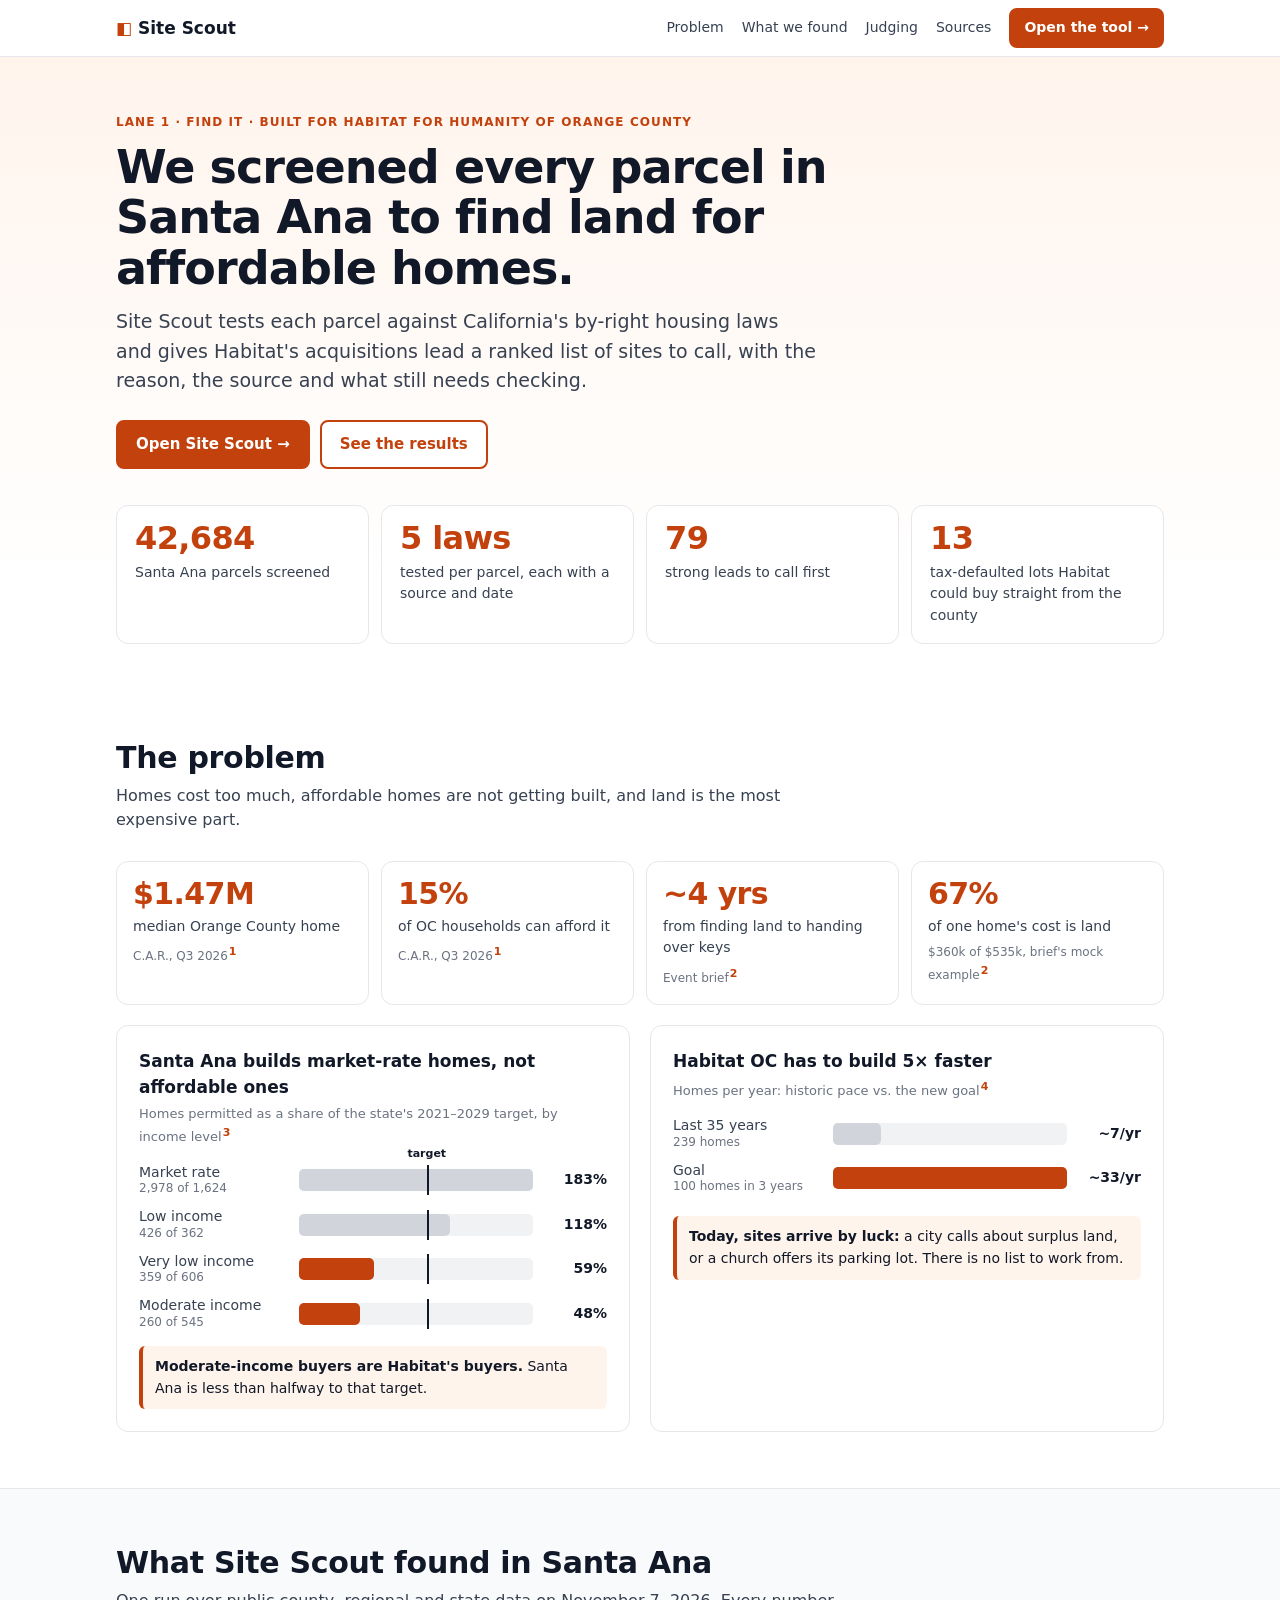
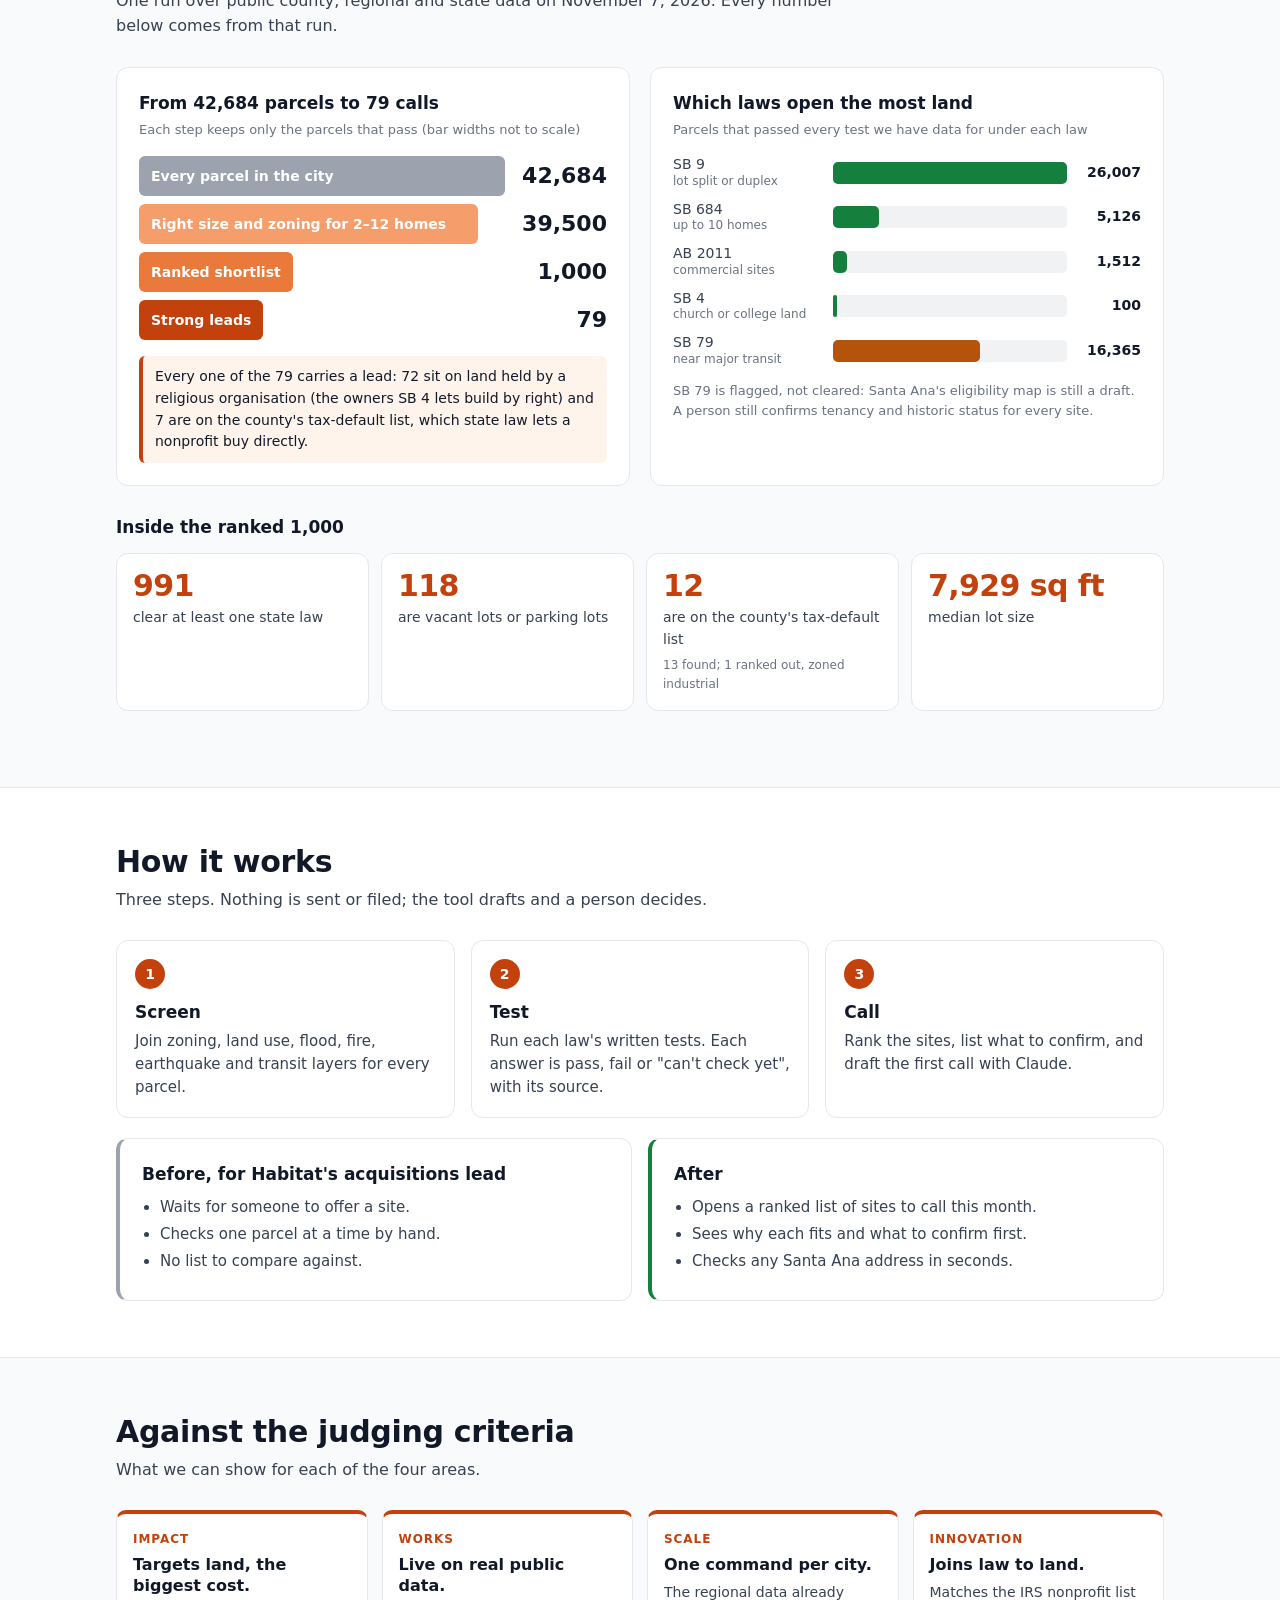
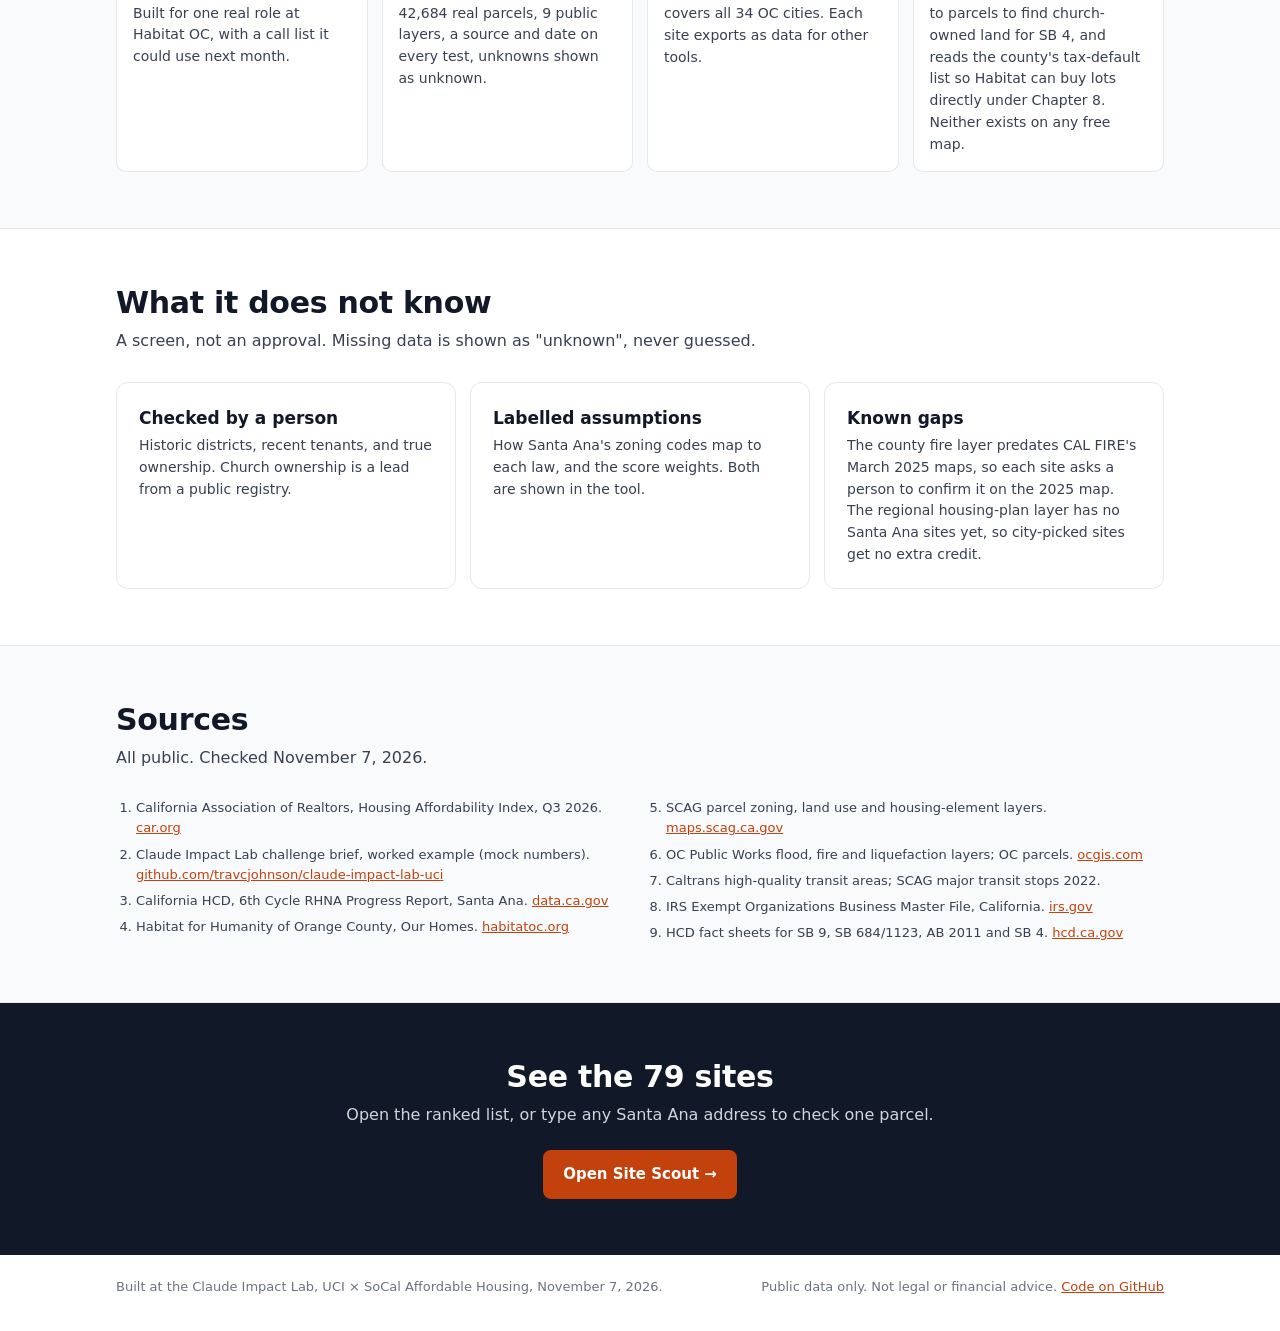
==== commit 61f05781: "feat: county tax-default acquisition lead (Chapter 8) and verified fire check - D14: parse the OC Tr" ====
--- a/web/index.html
+++ b/web/index.html
@@ -4,12 +4,12 @@
 <meta charset="utf-8">
 <meta name="viewport" content="width=device-width, initial-scale=1">
 <title>Site Scout</title>
-<meta name="description" content="Site Scout screened 137,572 parcels in 4 Orange County cities against California's by-right housing laws to find land where Habitat for Humanity of Orange County could build affordable homes.">
+<meta name="description" content="Site Scout screened all 42,684 parcels in Santa Ana against California's by-right housing laws to find land where Habitat for Humanity of Orange County could build affordable homes.">
 <link rel="icon" href="data:,">
 <style>
 :root {
   --accent:#c2410c; --accent-2:#ea7a3c; --accent-tint:#fff4ec; --accent-line:#fdba8c;
-  --pass:#15803d; --unknown:#b45309; --fail:#b91c1c;
+  --pass:#15803d; --pass-tint:#ecfdf3; --unknown:#b45309; --fail:#b91c1c;
   --ink:#111827; --ink-2:#374151; --muted:#6b7280; --line:#e5e7eb; --track:#f1f2f4;
   --bg:#ffffff; --bg-2:#f9fafb;
   --font: system-ui, -apple-system, BlinkMacSystemFont, "Segoe UI", Roboto, "Helvetica Neue", Arial, sans-serif;
@@ -37,20 +37,22 @@
 nav .links a.plain:hover { color:var(--accent); }
 nav .btn { padding:7px 13px; font-size:14px; }
 
+/* hero */
 .hero { padding:56px 0 40px; background:linear-gradient(180deg, var(--accent-tint), #fff 85%); }
 .eyebrow { font-size:12px; font-weight:800; letter-spacing:.09em; text-transform:uppercase; color:var(--accent); margin:0 0 10px; }
-h1 { font-size:clamp(30px, 4.6vw, 46px); line-height:1.1; letter-spacing:-.02em; margin:0 0 14px; max-width:880px; }
-.lede { font-size:clamp(17px, 2vw, 19px); color:var(--ink-2); max-width:720px; margin:0 0 24px; }
+h1 { font-size:clamp(30px, 4.6vw, 46px); line-height:1.1; letter-spacing:-.02em; margin:0 0 14px; max-width:860px; }
+.lede { font-size:clamp(17px, 2vw, 19px); color:var(--ink-2); max-width:700px; margin:0 0 24px; }
 .cta { display:flex; flex-wrap:wrap; gap:10px; margin-bottom:36px; }
 .kpis { display:grid; grid-template-columns:repeat(4, 1fr); gap:12px; }
 .kpi { background:#fff; border:1px solid var(--line); border-radius:12px; padding:16px 18px; }
 .kpi b { display:block; font-size:32px; line-height:1.05; letter-spacing:-.02em; color:var(--accent); }
 .kpi span { display:block; font-size:14px; color:var(--ink-2); margin-top:6px; }
 
+/* sections */
 section.block { padding:56px 0; }
 section.alt { background:var(--bg-2); border-top:1px solid var(--line); border-bottom:1px solid var(--line); }
 h2 { font-size:clamp(24px, 3vw, 30px); line-height:1.2; letter-spacing:-.01em; margin:0 0 8px; }
-.sub { color:var(--ink-2); max-width:740px; margin:0 0 28px; }
+.sub { color:var(--ink-2); max-width:720px; margin:0 0 28px; }
 .panel { background:#fff; border:1px solid var(--line); border-radius:12px; padding:22px; }
 .panel h3 { margin:0 0 4px; font-size:17px; }
 .panel .note { font-size:13px; color:var(--muted); margin:0 0 16px; }
@@ -61,48 +63,45 @@
 .tile span { display:block; font-size:14px; margin-top:6px; color:var(--ink-2); }
 .tile small { display:block; font-size:12px; color:var(--muted); margin-top:6px; }
 
+/* bar charts */
 .bars { display:grid; gap:12px; }
 .bar { display:grid; grid-template-columns:150px 1fr 64px; align-items:center; gap:10px; font-size:14px; }
 .bar .lbl { color:var(--ink-2); line-height:1.25; }
 .bar .lbl small { display:block; color:var(--muted); font-size:12px; }
-.bar .trk { position:relative; height:22px; background:var(--track); border-radius:5px; }
+.bar .trk { position:relative; height:22px; background:var(--track); border-radius:5px; overflow:visible; }
 .bar .fill { height:100%; border-radius:5px; background:var(--accent); }
-.bar .fill.soft { background:#9ca3af; }
+.bar .fill.soft { background:#d1d5db; }
 .bar .fill.good { background:var(--pass); }
 .bar .fill.flag { background:var(--unknown); }
 .bar .val { font-weight:800; text-align:right; font-variant-numeric:tabular-nums; }
+.target { position:absolute; top:-4px; bottom:-4px; width:2px; background:var(--ink); }
+.target-lbl { position:absolute; top:-20px; transform:translateX(-50%); font-size:11px; font-weight:700; color:var(--ink); white-space:nowrap; }
 .callout { margin-top:16px; padding:10px 12px; background:var(--accent-tint); border-left:4px solid var(--accent); border-radius:6px; font-size:14px; }
 
-.tbl { width:100%; border-collapse:collapse; font-size:15px; background:#fff; border:1px solid var(--line); border-radius:12px; overflow:hidden; }
-.tbl th, .tbl td { padding:12px 14px; text-align:right; border-bottom:1px solid var(--line); font-variant-numeric:tabular-nums; }
-.tbl thead th { background:var(--bg-2); font-size:12px; letter-spacing:.05em; text-transform:uppercase; color:var(--muted); font-weight:700; vertical-align:bottom; }
-.tbl th[scope=row], .tbl thead th:first-child { text-align:left; }
-.tbl th[scope=row] a { color:var(--ink); font-weight:700; text-decoration:none; }
-.tbl th[scope=row] a:hover { color:var(--accent); }
-.tbl tr.tot th, .tbl tr.tot td { background:var(--accent-tint); font-weight:800; border-bottom:0; }
-.tbl td b { color:var(--accent); }
-.tblwrap { overflow-x:auto; }
-
+/* funnel */
 .funnel { display:grid; gap:8px; }
-.fstep { display:grid; grid-template-columns:1fr 100px; align-items:center; gap:12px; }
+.fstep { display:grid; grid-template-columns:1fr 90px; align-items:center; gap:12px; }
 .fbar { height:40px; border-radius:6px; background:var(--accent); color:#fff; display:flex; align-items:center; padding:0 12px; font-size:14px; font-weight:700; white-space:nowrap; min-width:max-content; }
 .fstep:nth-child(1) .fbar { background:#9ca3af; }
 .fstep:nth-child(2) .fbar { background:#f59e6b; }
 .fstep:nth-child(3) .fbar { background:var(--accent-2); }
 .fnum { font-size:22px; font-weight:800; text-align:right; font-variant-numeric:tabular-nums; }
 
+/* steps */
 .steps { display:grid; grid-template-columns:repeat(3, 1fr); gap:16px; }
 .step { background:#fff; border:1px solid var(--line); border-radius:12px; padding:18px; }
 .step .num { width:30px; height:30px; border-radius:50%; background:var(--accent); color:#fff; font-weight:800; display:flex; align-items:center; justify-content:center; font-size:14px; margin-bottom:10px; }
 .step b { display:block; font-size:17px; margin-bottom:4px; }
 .step p { margin:0; color:var(--ink-2); font-size:15px; }
 
+/* judges */
 .judge { display:grid; grid-template-columns:repeat(4, 1fr); gap:14px; }
 .jcard { background:#fff; border:1px solid var(--line); border-top:4px solid var(--accent); border-radius:10px; padding:16px; }
 .jcard .q { font-size:12px; font-weight:800; letter-spacing:.08em; text-transform:uppercase; color:var(--accent); }
 .jcard b { display:block; font-size:16px; margin:6px 0 6px; line-height:1.3; }
 .jcard p { margin:0; font-size:14px; color:var(--ink-2); }
 
+/* before after */
 .ba { display:grid; grid-template-columns:1fr 1fr; gap:16px; }
 .ba .panel { border-left:4px solid #9ca3af; }
 .ba .panel.after { border-left-color:var(--pass); }
@@ -115,9 +114,6 @@
 .sources ol { margin:0; padding-left:20px; font-size:13px; color:var(--ink-2); columns:2; column-gap:32px; }
 .sources li { margin:0 0 6px; break-inside:avoid; }
 
-.pills { display:flex; flex-wrap:wrap; gap:10px; justify-content:center; }
-.pill { display:inline-block; padding:9px 14px; border-radius:999px; border:2px solid #4b5563; color:#fff; text-decoration:none; font-weight:700; font-size:15px; }
-.pill:hover { border-color:var(--accent-line); background:#1f2937; }
 .final { text-align:center; padding:56px 0; background:var(--ink); color:#fff; }
 .final h2 { color:#fff; }
 .final p { color:#d1d5db; max-width:600px; margin:0 auto 22px; }
@@ -130,7 +126,6 @@
   .judge { grid-template-columns:1fr 1fr; }
   .sources ol { columns:1; }
   nav .links a.plain { display:none; }
-  .tbl { font-size:13px; } .tbl th, .tbl td { padding:10px 8px; }
 }
 @media (max-width: 520px) {
   .judge { grid-template-columns:1fr; }
@@ -157,17 +152,17 @@
 <header class="hero">
   <div class="wrap">
     <p class="eyebrow">Lane 1 · Find it · Built for Habitat for Humanity of Orange County</p>
-    <h1>We screened 137,572 parcels across Orange County to find land for affordable homes.</h1>
-    <p class="lede">Site Scout tests every parcel in Santa Ana, Anaheim, Garden Grove and Stanton against California's by-right housing laws, and gives Habitat's acquisitions lead a ranked list of sites to call, with the reason, the source and what still needs checking.</p>
+    <h1>We screened every parcel in Santa Ana to find land for affordable homes.</h1>
+    <p class="lede">Site Scout tests each parcel against California's by-right housing laws and gives Habitat's acquisitions lead a ranked list of sites to call, with the reason, the source and what still needs checking.</p>
     <div class="cta">
       <a class="btn primary" href="/app.html">Open Site Scout →</a>
       <a class="btn ghost" href="#found">See the results</a>
     </div>
     <div class="kpis">
-      <div class="kpi"><b>137,572</b><span>parcels screened in 4 OC cities</span></div>
+      <div class="kpi"><b>42,684</b><span>Santa Ana parcels screened</span></div>
       <div class="kpi"><b>5 laws</b><span>tested per parcel, each with a source and date</span></div>
-      <div class="kpi"><b>284</b><span>strong leads to call first</span></div>
-      <div class="kpi"><b>440</b><span>church-owned parcels flagged for SB 4</span></div>
+      <div class="kpi"><b>79</b><span>strong leads to call first</span></div>
+      <div class="kpi"><b>13</b><span>tax-defaulted lots Habitat could buy straight from the county</span></div>
     </div>
   </div>
 </header>
@@ -186,21 +181,21 @@
 
     <div class="two">
       <div class="panel">
-        <h3>OC cities are not building below-market homes</h3>
-        <p class="note">Below-market homes permitted as a share of each city's state target, 2021–2029 cycle<sup><a href="#s3">3</a></sup></p>
-        <div class="bars" role="img" aria-label="Share of below-market housing target permitted, by city">
-          <div class="bar"><div class="lbl">Santa Ana<small>1,045 of 1,513</small></div><div class="trk"><div class="fill soft" style="width:69.1%"></div></div><div class="val">69%</div></div>
-          <div class="bar"><div class="lbl">Anaheim<small>1,213 of 9,109</small></div><div class="trk"><div class="fill" style="width:13.3%"></div></div><div class="val">13%</div></div>
-          <div class="bar"><div class="lbl">Stanton<small>67 of 541</small></div><div class="trk"><div class="fill" style="width:12.4%"></div></div><div class="val">12%</div></div>
-          <div class="bar"><div class="lbl">Garden Grove<small>162 of 10,178</small></div><div class="trk"><div class="fill" style="width:1.6%"></div></div><div class="val">2%</div></div>
+        <h3>Santa Ana builds market-rate homes, not affordable ones</h3>
+        <p class="note">Homes permitted as a share of the state's 2021–2029 target, by income level<sup><a href="#s3">3</a></sup></p>
+        <div class="bars" role="img" aria-label="Santa Ana permits: above moderate 183 percent of target, low income 118 percent, very low income 59 percent, moderate income 48 percent">
+          <div class="bar"><div class="lbl">Market rate<small>2,978 of 1,624</small></div><div class="trk"><div class="fill soft" style="width:100%"></div><div class="target" style="left:54.6%"><span class="target-lbl">target</span></div></div><div class="val">183%</div></div>
+          <div class="bar"><div class="lbl">Low income<small>426 of 362</small></div><div class="trk"><div class="fill soft" style="width:64.5%"></div><div class="target" style="left:54.6%"></div></div><div class="val">118%</div></div>
+          <div class="bar"><div class="lbl">Very low income<small>359 of 606</small></div><div class="trk"><div class="fill" style="width:32.2%"></div><div class="target" style="left:54.6%"></div></div><div class="val">59%</div></div>
+          <div class="bar"><div class="lbl">Moderate income<small>260 of 545</small></div><div class="trk"><div class="fill" style="width:26.2%"></div><div class="target" style="left:54.6%"></div></div><div class="val">48%</div></div>
         </div>
-        <div class="callout"><b>Across these 4 cities, 2,487 of 21,341 required below-market homes are permitted: 12%.</b> Garden Grove has permitted 162 of 10,178.</div>
+        <div class="callout"><b>Moderate-income buyers are Habitat's buyers.</b> Santa Ana is less than halfway to that target.</div>
       </div>
 
       <div class="panel">
         <h3>Habitat OC has to build 5× faster</h3>
         <p class="note">Homes per year: historic pace vs. the new goal<sup><a href="#s4">4</a></sup></p>
-        <div class="bars" role="img" aria-label="Habitat OC built about 7 homes a year and needs about 33 a year">
+        <div class="bars" role="img" aria-label="Habitat OC built about 7 homes a year historically and needs about 33 a year to reach 100 homes in three years">
           <div class="bar"><div class="lbl">Last 35 years<small>239 homes</small></div><div class="trk"><div class="fill soft" style="width:20.6%"></div></div><div class="val">~7/yr</div></div>
           <div class="bar"><div class="lbl">Goal<small>100 homes in 3 years</small></div><div class="trk"><div class="fill" style="width:100%"></div></div><div class="val">~33/yr</div></div>
         </div>
@@ -212,36 +207,42 @@
 
 <section class="block alt" id="found">
   <div class="wrap">
-    <h2>What Site Scout found</h2>
-    <p class="sub">One run over public county, regional and state data on 2026-11-07. Every number below comes from that run. Click a city to open its list.</p>
-
-    <div class="tblwrap">
-      <table class="tbl">
-        <thead><tr><th>City</th><th>Parcels screened</th><th>Clear SB 9<br>lot split</th><th>Clear SB 684<br>up to 10 homes</th><th>City housing-plan sites</th><th>Church-owned leads</th><th>Strong leads</th></tr></thead>
-        <tbody><tr><th scope="row"><a href="/app.html?city=Santa%20Ana">Santa Ana</a></th><td>42,684</td><td>26,007</td><td>5,126</td><td>0</td><td>203</td><td><b>72</b></td></tr><tr><th scope="row"><a href="/app.html?city=Anaheim">Anaheim</a></th><td>56,873</td><td>36,024</td><td>6,478</td><td>124</td><td>101</td><td><b>47</b></td></tr><tr><th scope="row"><a href="/app.html?city=Garden%20Grove">Garden Grove</a></th><td>32,727</td><td>22,689</td><td>4,073</td><td>946</td><td>117</td><td><b>140</b></td></tr><tr><th scope="row"><a href="/app.html?city=Stanton">Stanton</a></th><td>5,288</td><td>2,781</td><td>1,462</td><td>35</td><td>19</td><td><b>25</b></td></tr><tr class="tot"><th scope="row">All 4 cities</th><td>137,572</td><td>87,501</td><td>17,139</td><td>1,105</td><td>440</td><td><b>284</b></td></tr></tbody>
-      </table>
-    </div>
-    <p class="note" style="font-size:13px;color:var(--muted);margin:10px 0 28px">"Clear" means every test we have data for passed; a person still confirms tenancy and historic status. Santa Ana's housing-plan sites are not in the regional data yet, so it shows 0.</p>
+    <h2>What Site Scout found in Santa Ana</h2>
+    <p class="sub">One run over public county, regional and state data on November 7, 2026. Every number below comes from that run.</p>
 
     <div class="two">
       <div class="panel">
-        <h3>From 137,572 parcels to 284 calls</h3>
+        <h3>From 42,684 parcels to 79 calls</h3>
         <p class="note">Each step keeps only the parcels that pass (bar widths not to scale)</p>
         <div class="funnel">
-          <div class="fstep"><div class="fbar" style="width:100%">Every parcel in 4 cities</div><div class="fnum">137,572</div></div>
-          <div class="fstep"><div class="fbar" style="width:92%">Right size and zoning for 2–12 homes</div><div class="fnum">130,216</div></div>
-          <div class="fstep"><div class="fbar" style="width:34%">Ranked shortlists</div><div class="fnum">4,000</div></div>
-          <div class="fstep"><div class="fbar" style="width:18%">Strong leads</div><div class="fnum">284</div></div>
+          <div class="fstep"><div class="fbar" style="width:100%">Every parcel in the city</div><div class="fnum">42,684</div></div>
+          <div class="fstep"><div class="fbar" style="width:92.5%">Right size and zoning for 2–12 homes</div><div class="fnum">39,500</div></div>
+          <div class="fstep"><div class="fbar" style="width:34%">Ranked shortlist</div><div class="fnum">1,000</div></div>
+          <div class="fstep"><div class="fbar" style="width:18%">Strong leads</div><div class="fnum">79</div></div>
         </div>
-        <div class="callout">Strong leads sit on church-owned land, on a city housing-plan site, or both, and clear at least one state law.</div>
+        <div class="callout">Every one of the 79 carries a lead: 72 sit on land held by a religious organisation (the owners SB 4 lets build by right) and 7 are on the county's tax-default list, which state law lets a nonprofit buy directly.</div>
       </div>
 
       <div class="panel">
         <h3>Which laws open the most land</h3>
-        <p class="note">Parcels across all 4 cities that passed every test we have data for</p>
-        <div class="bars"><div class="bar"><div class="lbl">SB 9<small>lot split or duplex</small></div><div class="trk"><div class="fill good" style="width:100.0%"></div></div><div class="val">87,501</div></div><div class="bar"><div class="lbl">SB 684<small>up to 10 homes</small></div><div class="trk"><div class="fill good" style="width:19.6%"></div></div><div class="val">17,139</div></div><div class="bar"><div class="lbl">AB 2011<small>commercial sites</small></div><div class="trk"><div class="fill good" style="width:5.3%"></div></div><div class="val">4,635</div></div><div class="bar"><div class="lbl">SB 4<small>church or college land</small></div><div class="trk"><div class="fill good" style="width:0.8%"></div></div><div class="val">267</div></div><div class="bar"><div class="lbl">SB 79<small>near major transit</small></div><div class="trk"><div class="fill flag" style="width:25.1%"></div></div><div class="val">21,923</div></div></div>
-        <p class="note" style="margin:14px 0 0">SB 79 is flagged, not cleared: city eligibility maps are still drafts.</p>
+        <p class="note">Parcels that passed every test we have data for under each law</p>
+        <div class="bars">
+          <div class="bar"><div class="lbl">SB 9<small>lot split or duplex</small></div><div class="trk"><div class="fill good" style="width:100%"></div></div><div class="val">26,007</div></div>
+          <div class="bar"><div class="lbl">SB 684<small>up to 10 homes</small></div><div class="trk"><div class="fill good" style="width:19.7%"></div></div><div class="val">5,126</div></div>
+          <div class="bar"><div class="lbl">AB 2011<small>commercial sites</small></div><div class="trk"><div class="fill good" style="width:5.8%"></div></div><div class="val">1,512</div></div>
+          <div class="bar"><div class="lbl">SB 4<small>church or college land</small></div><div class="trk"><div class="fill good" style="width:0.4%;min-width:4px"></div></div><div class="val">100</div></div>
+          <div class="bar"><div class="lbl">SB 79<small>near major transit</small></div><div class="trk"><div class="fill flag" style="width:62.9%"></div></div><div class="val">16,365</div></div>
+        </div>
+        <p class="note" style="margin:14px 0 0">SB 79 is flagged, not cleared: Santa Ana's eligibility map is still a draft. A person still confirms tenancy and historic status for every site.</p>
       </div>
+    </div>
+
+    <h3 style="margin:28px 0 12px;font-size:17px">Inside the ranked 1,000</h3>
+    <div class="four">
+      <div class="tile"><b>991</b><span>clear at least one state law</span></div>
+      <div class="tile"><b>118</b><span>are vacant lots or parking lots</span></div>
+      <div class="tile"><b>12</b><span>are on the county's tax-default list</span><small>13 found; 1 ranked out, zoned industrial</small></div>
+      <div class="tile"><b>7,929 sq ft</b><span>median lot size</span></div>
     </div>
   </div>
 </section>
@@ -251,14 +252,14 @@
     <h2>How it works</h2>
     <p class="sub">Three steps. Nothing is sent or filed; the tool drafts and a person decides.</p>
     <div class="steps">
-      <div class="step"><div class="num">1</div><b>Screen</b><p>Join zoning, land use, flood, fire, earthquake and transit layers for every parcel in the city.</p></div>
+      <div class="step"><div class="num">1</div><b>Screen</b><p>Join zoning, land use, flood, fire, earthquake and transit layers for every parcel.</p></div>
       <div class="step"><div class="num">2</div><b>Test</b><p>Run each law's written tests. Each answer is pass, fail or "can't check yet", with its source.</p></div>
       <div class="step"><div class="num">3</div><b>Call</b><p>Rank the sites, list what to confirm, and draft the first call with Claude.</p></div>
     </div>
 
     <div class="ba" style="margin-top:20px">
-      <div class="panel"><h3>Before, for Habitat's acquisitions lead</h3><ul><li>Waits for someone to offer a site.</li><li>Checks one parcel at a time by hand.</li><li>No list to compare across cities.</li></ul></div>
-      <div class="panel after"><h3>After</h3><ul><li>Opens a ranked list for any of 4 cities.</li><li>Sees why each site fits and what to confirm first.</li><li>Checks a listed address in seconds.</li></ul></div>
+      <div class="panel"><h3>Before, for Habitat's acquisitions lead</h3><ul><li>Waits for someone to offer a site.</li><li>Checks one parcel at a time by hand.</li><li>No list to compare against.</li></ul></div>
+      <div class="panel after"><h3>After</h3><ul><li>Opens a ranked list of sites to call this month.</li><li>Sees why each fits and what to confirm first.</li><li>Checks any Santa Ana address in seconds.</li></ul></div>
     </div>
   </div>
 </section>
@@ -269,9 +270,9 @@
     <p class="sub">What we can show for each of the four areas.</p>
     <div class="judge">
       <div class="jcard"><div class="q">Impact</div><b>Targets land, the biggest cost.</b><p>Built for one real role at Habitat OC, with a call list it could use next month.</p></div>
-      <div class="jcard"><div class="q">Works</div><b>Live on real public data.</b><p>137,572 real parcels, 9 public layers, a source and date on every test, unknowns shown as unknown.</p></div>
-      <div class="jcard"><div class="q">Scale</div><b>4 cities today, one command each.</b><p>The regional data covers all 34 OC cities; the other 30 are the same command.</p></div>
-      <div class="jcard"><div class="q">Innovation</div><b>Joins law to land.</b><p>Matches the IRS nonprofit list to parcels to find church-owned land for SB 4, which no free map shows.</p></div>
+      <div class="jcard"><div class="q">Works</div><b>Live on real public data.</b><p>42,684 real parcels, 9 public layers, a source and date on every test, unknowns shown as unknown.</p></div>
+      <div class="jcard"><div class="q">Scale</div><b>One command per city.</b><p>The regional data already covers all 34 OC cities. Each site exports as data for other tools.</p></div>
+      <div class="jcard"><div class="q">Innovation</div><b>Joins law to land.</b><p>Matches the IRS nonprofit list to parcels to find church-owned land for SB 4, and reads the county's tax-default list so Habitat can buy lots directly under Chapter 8. Neither exists on any free map.</p></div>
     </div>
   </div>
 </section>
@@ -281,9 +282,9 @@
     <h2>What it does not know</h2>
     <p class="sub">A screen, not an approval. Missing data is shown as "unknown", never guessed.</p>
     <div class="limits">
-      <div class="panel"><h3>Checked by a person</h3><p>Historic districts, recent tenants, slope, contamination and true ownership. Church ownership is a lead from a public registry.</p></div>
-      <div class="panel"><h3>Labelled assumptions</h3><p>How each city's zoning maps to each law (Santa Ana from its own codes, the others from SCAG's regional code), and the score weights.</p></div>
-      <div class="panel"><h3>Known gap</h3><p>The regional housing-plan layer has no Santa Ana sites yet, so Santa Ana's city-picked sites get no extra credit.</p></div>
+      <div class="panel"><h3>Checked by a person</h3><p>Historic districts, recent tenants, and true ownership. Church ownership is a lead from a public registry.</p></div>
+      <div class="panel"><h3>Labelled assumptions</h3><p>How Santa Ana's zoning codes map to each law, and the score weights. Both are shown in the tool.</p></div>
+      <div class="panel"><h3>Known gaps</h3><p>The county fire layer predates CAL FIRE's March 2025 maps, so each site asks a person to confirm it on the 2025 map. The regional housing-plan layer has no Santa Ana sites yet, so city-picked sites get no extra credit.</p></div>
     </div>
   </div>
 </section>
@@ -295,9 +296,9 @@
     <ol>
       <li id="s1">California Association of Realtors, Housing Affordability Index, Q3 2026. <a href="https://www.car.org/marketdata/data/haitraditional">car.org</a></li>
       <li id="s2">Claude Impact Lab challenge brief, worked example (mock numbers). <a href="https://github.com/travcjohnson/claude-impact-lab-uci">github.com/travcjohnson/claude-impact-lab-uci</a></li>
-      <li id="s3">California HCD, 6th Cycle RHNA Progress Report, for Santa Ana, Anaheim, Garden Grove and Stanton. <a href="https://data.ca.gov/dataset/rhna-progress-report">data.ca.gov</a></li>
+      <li id="s3">California HCD, 6th Cycle RHNA Progress Report, Santa Ana. <a href="https://data.ca.gov/dataset/rhna-progress-report">data.ca.gov</a></li>
       <li id="s4">Habitat for Humanity of Orange County, Our Homes. <a href="https://habitatoc.org/our-homes/">habitatoc.org</a></li>
-      <li>SCAG parcel zoning, land use and housing-element site layers. <a href="https://maps.scag.ca.gov/scaggis/rest/services/LDX">maps.scag.ca.gov</a></li>
+      <li>SCAG parcel zoning, land use and housing-element layers. <a href="https://maps.scag.ca.gov/scaggis/rest/services/LDX">maps.scag.ca.gov</a></li>
       <li>OC Public Works flood, fire and liquefaction layers; OC parcels. <a href="https://www.ocgis.com/arcpub/rest/services">ocgis.com</a></li>
       <li>Caltrans high-quality transit areas; SCAG major transit stops 2022.</li>
       <li>IRS Exempt Organizations Business Master File, California. <a href="https://www.irs.gov/charities-non-profits/exempt-organizations-business-master-file-extract-eo-bmf">irs.gov</a></li>
@@ -308,9 +309,9 @@
 
 <section class="final">
   <div class="wrap">
-    <h2>See the 284 sites</h2>
-    <p>Open a city's ranked list, or type an address to check one parcel.</p>
-    <div class="pills"><a class="pill" href="/app.html?city=Santa%20Ana">Santa Ana →</a><a class="pill" href="/app.html?city=Anaheim">Anaheim →</a><a class="pill" href="/app.html?city=Garden%20Grove">Garden Grove →</a><a class="pill" href="/app.html?city=Stanton">Stanton →</a></div>
+    <h2>See the 79 sites</h2>
+    <p>Open the ranked list, or type any Santa Ana address to check one parcel.</p>
+    <a class="btn primary" href="/app.html">Open Site Scout →</a>
   </div>
 </section>
 
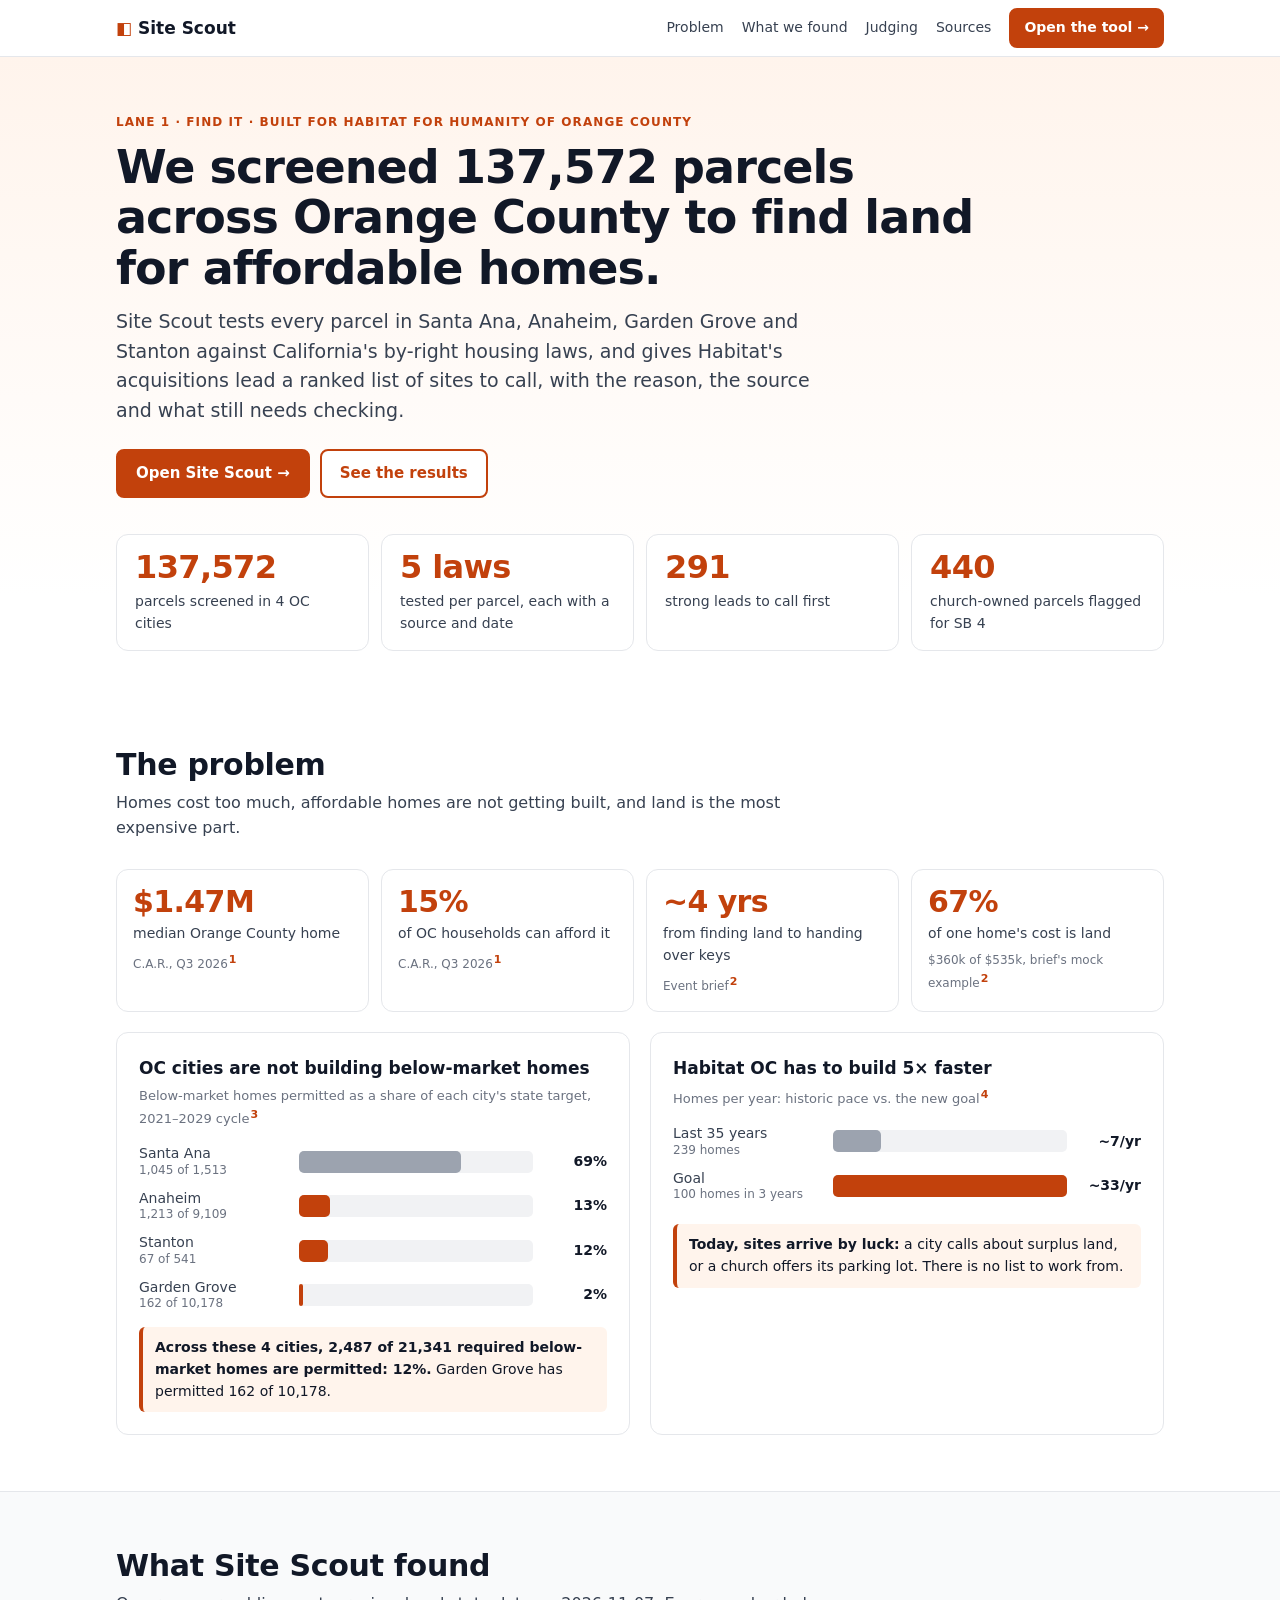
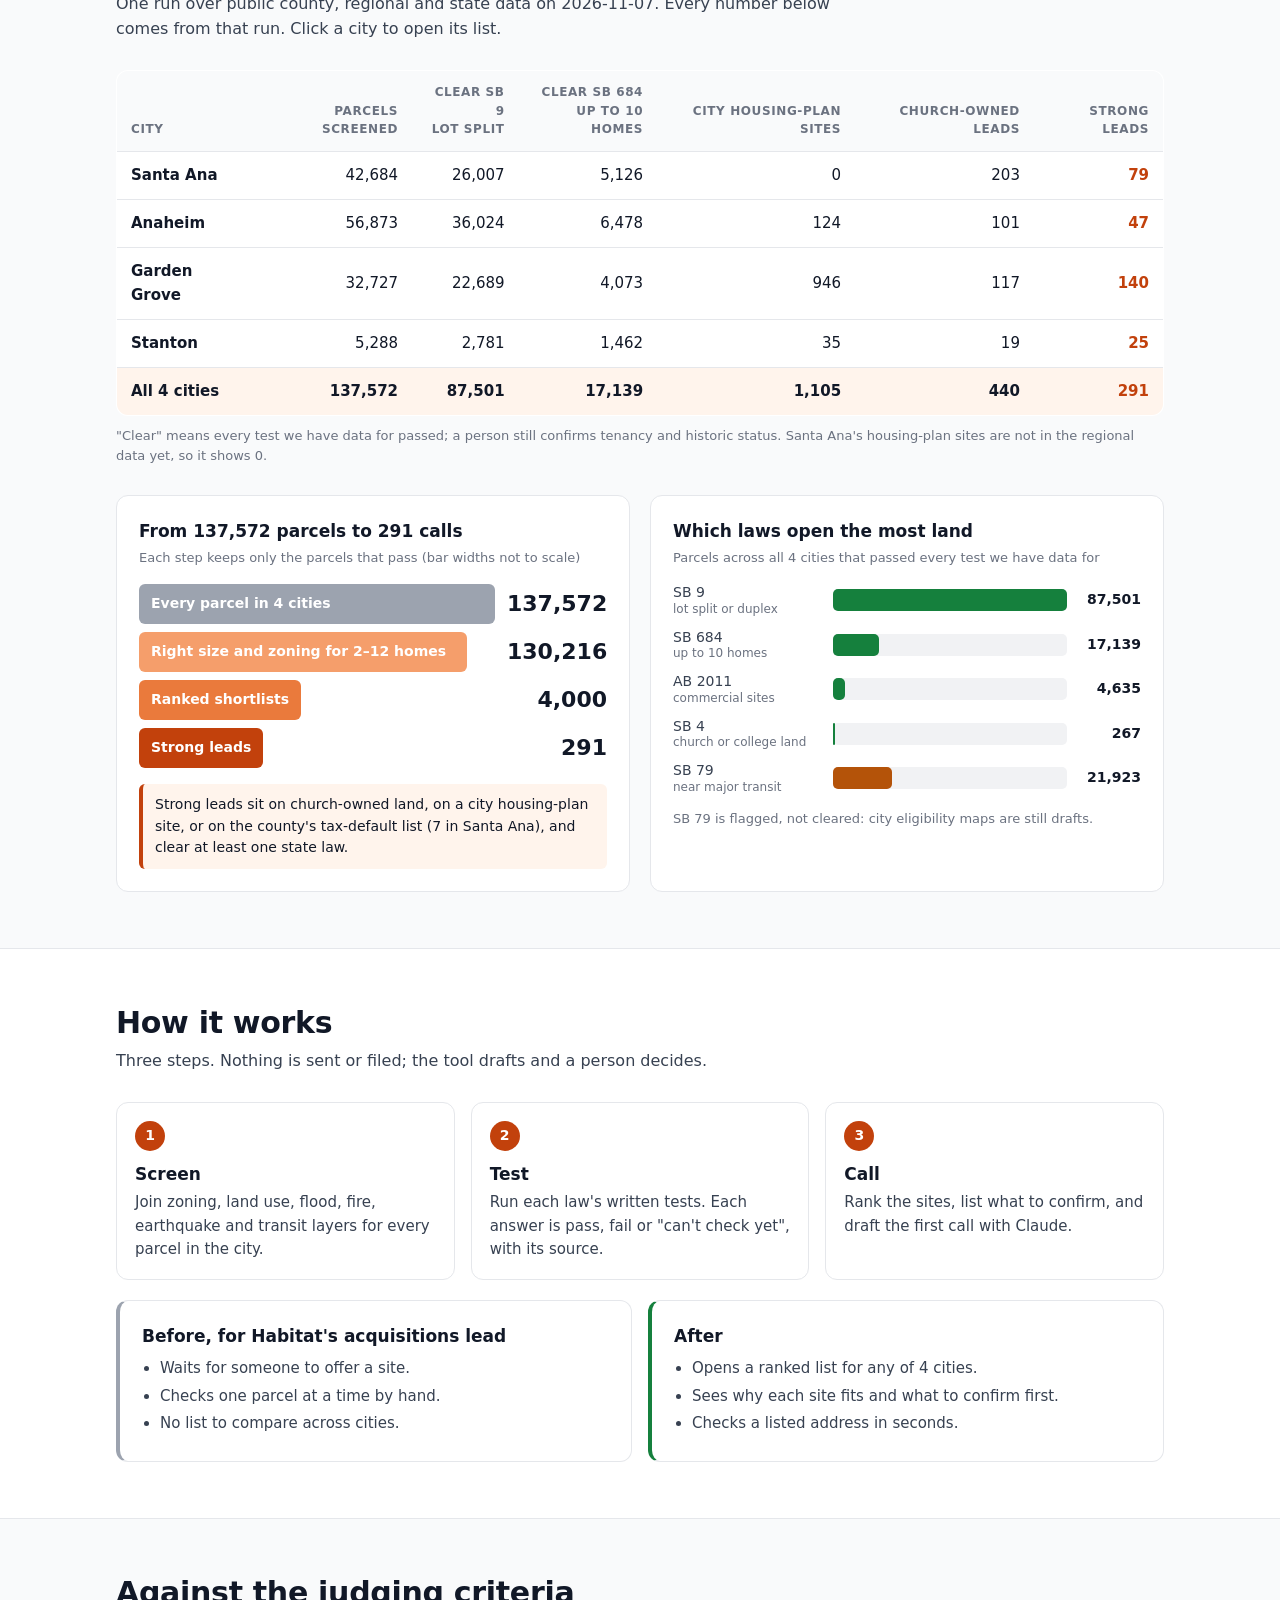
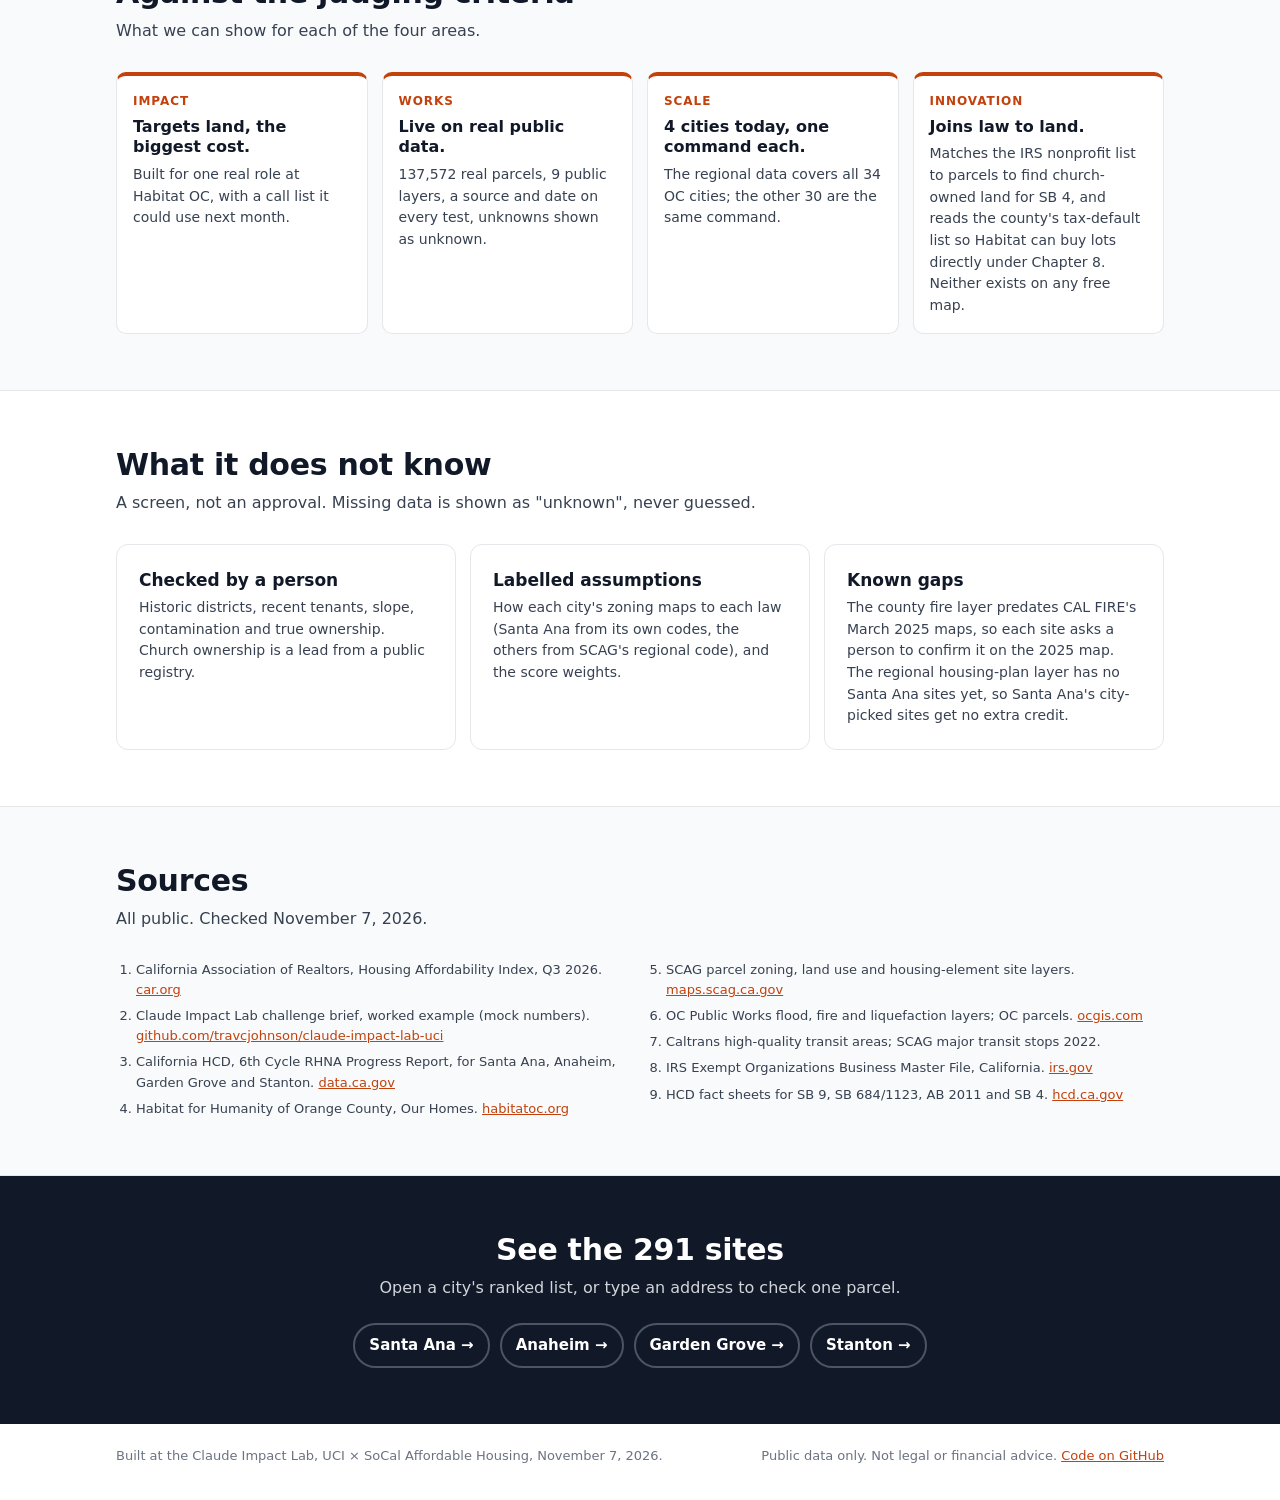
==== commit e7abb363: "Merge origin/main: four-city expansion with tax-default lead and fire check Kept both sides: the tea" ====
--- a/web/index.html
+++ b/web/index.html
@@ -4,12 +4,12 @@
 <meta charset="utf-8">
 <meta name="viewport" content="width=device-width, initial-scale=1">
 <title>Site Scout</title>
-<meta name="description" content="Site Scout screened all 42,684 parcels in Santa Ana against California's by-right housing laws to find land where Habitat for Humanity of Orange County could build affordable homes.">
+<meta name="description" content="Site Scout screened 137,572 parcels in 4 Orange County cities against California's by-right housing laws to find land where Habitat for Humanity of Orange County could build affordable homes.">
 <link rel="icon" href="data:,">
 <style>
 :root {
   --accent:#c2410c; --accent-2:#ea7a3c; --accent-tint:#fff4ec; --accent-line:#fdba8c;
-  --pass:#15803d; --pass-tint:#ecfdf3; --unknown:#b45309; --fail:#b91c1c;
+  --pass:#15803d; --unknown:#b45309; --fail:#b91c1c;
   --ink:#111827; --ink-2:#374151; --muted:#6b7280; --line:#e5e7eb; --track:#f1f2f4;
   --bg:#ffffff; --bg-2:#f9fafb;
   --font: system-ui, -apple-system, BlinkMacSystemFont, "Segoe UI", Roboto, "Helvetica Neue", Arial, sans-serif;
@@ -37,22 +37,20 @@
 nav .links a.plain:hover { color:var(--accent); }
 nav .btn { padding:7px 13px; font-size:14px; }
 
-/* hero */
 .hero { padding:56px 0 40px; background:linear-gradient(180deg, var(--accent-tint), #fff 85%); }
 .eyebrow { font-size:12px; font-weight:800; letter-spacing:.09em; text-transform:uppercase; color:var(--accent); margin:0 0 10px; }
-h1 { font-size:clamp(30px, 4.6vw, 46px); line-height:1.1; letter-spacing:-.02em; margin:0 0 14px; max-width:860px; }
-.lede { font-size:clamp(17px, 2vw, 19px); color:var(--ink-2); max-width:700px; margin:0 0 24px; }
+h1 { font-size:clamp(30px, 4.6vw, 46px); line-height:1.1; letter-spacing:-.02em; margin:0 0 14px; max-width:880px; }
+.lede { font-size:clamp(17px, 2vw, 19px); color:var(--ink-2); max-width:720px; margin:0 0 24px; }
 .cta { display:flex; flex-wrap:wrap; gap:10px; margin-bottom:36px; }
 .kpis { display:grid; grid-template-columns:repeat(4, 1fr); gap:12px; }
 .kpi { background:#fff; border:1px solid var(--line); border-radius:12px; padding:16px 18px; }
 .kpi b { display:block; font-size:32px; line-height:1.05; letter-spacing:-.02em; color:var(--accent); }
 .kpi span { display:block; font-size:14px; color:var(--ink-2); margin-top:6px; }
 
-/* sections */
 section.block { padding:56px 0; }
 section.alt { background:var(--bg-2); border-top:1px solid var(--line); border-bottom:1px solid var(--line); }
 h2 { font-size:clamp(24px, 3vw, 30px); line-height:1.2; letter-spacing:-.01em; margin:0 0 8px; }
-.sub { color:var(--ink-2); max-width:720px; margin:0 0 28px; }
+.sub { color:var(--ink-2); max-width:740px; margin:0 0 28px; }
 .panel { background:#fff; border:1px solid var(--line); border-radius:12px; padding:22px; }
 .panel h3 { margin:0 0 4px; font-size:17px; }
 .panel .note { font-size:13px; color:var(--muted); margin:0 0 16px; }
@@ -63,45 +61,48 @@
 .tile span { display:block; font-size:14px; margin-top:6px; color:var(--ink-2); }
 .tile small { display:block; font-size:12px; color:var(--muted); margin-top:6px; }
 
-/* bar charts */
 .bars { display:grid; gap:12px; }
 .bar { display:grid; grid-template-columns:150px 1fr 64px; align-items:center; gap:10px; font-size:14px; }
 .bar .lbl { color:var(--ink-2); line-height:1.25; }
 .bar .lbl small { display:block; color:var(--muted); font-size:12px; }
-.bar .trk { position:relative; height:22px; background:var(--track); border-radius:5px; overflow:visible; }
+.bar .trk { position:relative; height:22px; background:var(--track); border-radius:5px; }
 .bar .fill { height:100%; border-radius:5px; background:var(--accent); }
-.bar .fill.soft { background:#d1d5db; }
+.bar .fill.soft { background:#9ca3af; }
 .bar .fill.good { background:var(--pass); }
 .bar .fill.flag { background:var(--unknown); }
 .bar .val { font-weight:800; text-align:right; font-variant-numeric:tabular-nums; }
-.target { position:absolute; top:-4px; bottom:-4px; width:2px; background:var(--ink); }
-.target-lbl { position:absolute; top:-20px; transform:translateX(-50%); font-size:11px; font-weight:700; color:var(--ink); white-space:nowrap; }
 .callout { margin-top:16px; padding:10px 12px; background:var(--accent-tint); border-left:4px solid var(--accent); border-radius:6px; font-size:14px; }
 
-/* funnel */
+.tbl { width:100%; border-collapse:collapse; font-size:15px; background:#fff; border:1px solid var(--line); border-radius:12px; overflow:hidden; }
+.tbl th, .tbl td { padding:12px 14px; text-align:right; border-bottom:1px solid var(--line); font-variant-numeric:tabular-nums; }
+.tbl thead th { background:var(--bg-2); font-size:12px; letter-spacing:.05em; text-transform:uppercase; color:var(--muted); font-weight:700; vertical-align:bottom; }
+.tbl th[scope=row], .tbl thead th:first-child { text-align:left; }
+.tbl th[scope=row] a { color:var(--ink); font-weight:700; text-decoration:none; }
+.tbl th[scope=row] a:hover { color:var(--accent); }
+.tbl tr.tot th, .tbl tr.tot td { background:var(--accent-tint); font-weight:800; border-bottom:0; }
+.tbl td b { color:var(--accent); }
+.tblwrap { overflow-x:auto; }
+
 .funnel { display:grid; gap:8px; }
-.fstep { display:grid; grid-template-columns:1fr 90px; align-items:center; gap:12px; }
+.fstep { display:grid; grid-template-columns:1fr 100px; align-items:center; gap:12px; }
 .fbar { height:40px; border-radius:6px; background:var(--accent); color:#fff; display:flex; align-items:center; padding:0 12px; font-size:14px; font-weight:700; white-space:nowrap; min-width:max-content; }
 .fstep:nth-child(1) .fbar { background:#9ca3af; }
 .fstep:nth-child(2) .fbar { background:#f59e6b; }
 .fstep:nth-child(3) .fbar { background:var(--accent-2); }
 .fnum { font-size:22px; font-weight:800; text-align:right; font-variant-numeric:tabular-nums; }
 
-/* steps */
 .steps { display:grid; grid-template-columns:repeat(3, 1fr); gap:16px; }
 .step { background:#fff; border:1px solid var(--line); border-radius:12px; padding:18px; }
 .step .num { width:30px; height:30px; border-radius:50%; background:var(--accent); color:#fff; font-weight:800; display:flex; align-items:center; justify-content:center; font-size:14px; margin-bottom:10px; }
 .step b { display:block; font-size:17px; margin-bottom:4px; }
 .step p { margin:0; color:var(--ink-2); font-size:15px; }
 
-/* judges */
 .judge { display:grid; grid-template-columns:repeat(4, 1fr); gap:14px; }
 .jcard { background:#fff; border:1px solid var(--line); border-top:4px solid var(--accent); border-radius:10px; padding:16px; }
 .jcard .q { font-size:12px; font-weight:800; letter-spacing:.08em; text-transform:uppercase; color:var(--accent); }
 .jcard b { display:block; font-size:16px; margin:6px 0 6px; line-height:1.3; }
 .jcard p { margin:0; font-size:14px; color:var(--ink-2); }
 
-/* before after */
 .ba { display:grid; grid-template-columns:1fr 1fr; gap:16px; }
 .ba .panel { border-left:4px solid #9ca3af; }
 .ba .panel.after { border-left-color:var(--pass); }
@@ -114,6 +115,9 @@
 .sources ol { margin:0; padding-left:20px; font-size:13px; color:var(--ink-2); columns:2; column-gap:32px; }
 .sources li { margin:0 0 6px; break-inside:avoid; }
 
+.pills { display:flex; flex-wrap:wrap; gap:10px; justify-content:center; }
+.pill { display:inline-block; padding:9px 14px; border-radius:999px; border:2px solid #4b5563; color:#fff; text-decoration:none; font-weight:700; font-size:15px; }
+.pill:hover { border-color:var(--accent-line); background:#1f2937; }
 .final { text-align:center; padding:56px 0; background:var(--ink); color:#fff; }
 .final h2 { color:#fff; }
 .final p { color:#d1d5db; max-width:600px; margin:0 auto 22px; }
@@ -126,6 +130,7 @@
   .judge { grid-template-columns:1fr 1fr; }
   .sources ol { columns:1; }
   nav .links a.plain { display:none; }
+  .tbl { font-size:13px; } .tbl th, .tbl td { padding:10px 8px; }
 }
 @media (max-width: 520px) {
   .judge { grid-template-columns:1fr; }
@@ -152,17 +157,17 @@
 <header class="hero">
   <div class="wrap">
     <p class="eyebrow">Lane 1 · Find it · Built for Habitat for Humanity of Orange County</p>
-    <h1>We screened every parcel in Santa Ana to find land for affordable homes.</h1>
-    <p class="lede">Site Scout tests each parcel against California's by-right housing laws and gives Habitat's acquisitions lead a ranked list of sites to call, with the reason, the source and what still needs checking.</p>
+    <h1>We screened 137,572 parcels across Orange County to find land for affordable homes.</h1>
+    <p class="lede">Site Scout tests every parcel in Santa Ana, Anaheim, Garden Grove and Stanton against California's by-right housing laws, and gives Habitat's acquisitions lead a ranked list of sites to call, with the reason, the source and what still needs checking.</p>
     <div class="cta">
       <a class="btn primary" href="/app.html">Open Site Scout →</a>
       <a class="btn ghost" href="#found">See the results</a>
     </div>
     <div class="kpis">
-      <div class="kpi"><b>42,684</b><span>Santa Ana parcels screened</span></div>
+      <div class="kpi"><b>137,572</b><span>parcels screened in 4 OC cities</span></div>
       <div class="kpi"><b>5 laws</b><span>tested per parcel, each with a source and date</span></div>
-      <div class="kpi"><b>79</b><span>strong leads to call first</span></div>
-      <div class="kpi"><b>13</b><span>tax-defaulted lots Habitat could buy straight from the county</span></div>
+      <div class="kpi"><b>291</b><span>strong leads to call first</span></div>
+      <div class="kpi"><b>440</b><span>church-owned parcels flagged for SB 4</span></div>
     </div>
   </div>
 </header>
@@ -181,21 +186,21 @@
 
     <div class="two">
       <div class="panel">
-        <h3>Santa Ana builds market-rate homes, not affordable ones</h3>
-        <p class="note">Homes permitted as a share of the state's 2021–2029 target, by income level<sup><a href="#s3">3</a></sup></p>
-        <div class="bars" role="img" aria-label="Santa Ana permits: above moderate 183 percent of target, low income 118 percent, very low income 59 percent, moderate income 48 percent">
-          <div class="bar"><div class="lbl">Market rate<small>2,978 of 1,624</small></div><div class="trk"><div class="fill soft" style="width:100%"></div><div class="target" style="left:54.6%"><span class="target-lbl">target</span></div></div><div class="val">183%</div></div>
-          <div class="bar"><div class="lbl">Low income<small>426 of 362</small></div><div class="trk"><div class="fill soft" style="width:64.5%"></div><div class="target" style="left:54.6%"></div></div><div class="val">118%</div></div>
-          <div class="bar"><div class="lbl">Very low income<small>359 of 606</small></div><div class="trk"><div class="fill" style="width:32.2%"></div><div class="target" style="left:54.6%"></div></div><div class="val">59%</div></div>
-          <div class="bar"><div class="lbl">Moderate income<small>260 of 545</small></div><div class="trk"><div class="fill" style="width:26.2%"></div><div class="target" style="left:54.6%"></div></div><div class="val">48%</div></div>
+        <h3>OC cities are not building below-market homes</h3>
+        <p class="note">Below-market homes permitted as a share of each city's state target, 2021–2029 cycle<sup><a href="#s3">3</a></sup></p>
+        <div class="bars" role="img" aria-label="Share of below-market housing target permitted, by city">
+          <div class="bar"><div class="lbl">Santa Ana<small>1,045 of 1,513</small></div><div class="trk"><div class="fill soft" style="width:69.1%"></div></div><div class="val">69%</div></div>
+          <div class="bar"><div class="lbl">Anaheim<small>1,213 of 9,109</small></div><div class="trk"><div class="fill" style="width:13.3%"></div></div><div class="val">13%</div></div>
+          <div class="bar"><div class="lbl">Stanton<small>67 of 541</small></div><div class="trk"><div class="fill" style="width:12.4%"></div></div><div class="val">12%</div></div>
+          <div class="bar"><div class="lbl">Garden Grove<small>162 of 10,178</small></div><div class="trk"><div class="fill" style="width:1.6%"></div></div><div class="val">2%</div></div>
         </div>
-        <div class="callout"><b>Moderate-income buyers are Habitat's buyers.</b> Santa Ana is less than halfway to that target.</div>
+        <div class="callout"><b>Across these 4 cities, 2,487 of 21,341 required below-market homes are permitted: 12%.</b> Garden Grove has permitted 162 of 10,178.</div>
       </div>
 
       <div class="panel">
         <h3>Habitat OC has to build 5× faster</h3>
         <p class="note">Homes per year: historic pace vs. the new goal<sup><a href="#s4">4</a></sup></p>
-        <div class="bars" role="img" aria-label="Habitat OC built about 7 homes a year historically and needs about 33 a year to reach 100 homes in three years">
+        <div class="bars" role="img" aria-label="Habitat OC built about 7 homes a year and needs about 33 a year">
           <div class="bar"><div class="lbl">Last 35 years<small>239 homes</small></div><div class="trk"><div class="fill soft" style="width:20.6%"></div></div><div class="val">~7/yr</div></div>
           <div class="bar"><div class="lbl">Goal<small>100 homes in 3 years</small></div><div class="trk"><div class="fill" style="width:100%"></div></div><div class="val">~33/yr</div></div>
         </div>
@@ -207,42 +212,36 @@
 
 <section class="block alt" id="found">
   <div class="wrap">
-    <h2>What Site Scout found in Santa Ana</h2>
-    <p class="sub">One run over public county, regional and state data on November 7, 2026. Every number below comes from that run.</p>
+    <h2>What Site Scout found</h2>
+    <p class="sub">One run over public county, regional and state data on 2026-11-07. Every number below comes from that run. Click a city to open its list.</p>
+
+    <div class="tblwrap">
+      <table class="tbl">
+        <thead><tr><th>City</th><th>Parcels screened</th><th>Clear SB 9<br>lot split</th><th>Clear SB 684<br>up to 10 homes</th><th>City housing-plan sites</th><th>Church-owned leads</th><th>Strong leads</th></tr></thead>
+        <tbody><tr><th scope="row"><a href="/app.html?city=Santa%20Ana">Santa Ana</a></th><td>42,684</td><td>26,007</td><td>5,126</td><td>0</td><td>203</td><td><b>79</b></td></tr><tr><th scope="row"><a href="/app.html?city=Anaheim">Anaheim</a></th><td>56,873</td><td>36,024</td><td>6,478</td><td>124</td><td>101</td><td><b>47</b></td></tr><tr><th scope="row"><a href="/app.html?city=Garden%20Grove">Garden Grove</a></th><td>32,727</td><td>22,689</td><td>4,073</td><td>946</td><td>117</td><td><b>140</b></td></tr><tr><th scope="row"><a href="/app.html?city=Stanton">Stanton</a></th><td>5,288</td><td>2,781</td><td>1,462</td><td>35</td><td>19</td><td><b>25</b></td></tr><tr class="tot"><th scope="row">All 4 cities</th><td>137,572</td><td>87,501</td><td>17,139</td><td>1,105</td><td>440</td><td><b>291</b></td></tr></tbody>
+      </table>
+    </div>
+    <p class="note" style="font-size:13px;color:var(--muted);margin:10px 0 28px">"Clear" means every test we have data for passed; a person still confirms tenancy and historic status. Santa Ana's housing-plan sites are not in the regional data yet, so it shows 0.</p>
 
     <div class="two">
       <div class="panel">
-        <h3>From 42,684 parcels to 79 calls</h3>
+        <h3>From 137,572 parcels to 291 calls</h3>
         <p class="note">Each step keeps only the parcels that pass (bar widths not to scale)</p>
         <div class="funnel">
-          <div class="fstep"><div class="fbar" style="width:100%">Every parcel in the city</div><div class="fnum">42,684</div></div>
-          <div class="fstep"><div class="fbar" style="width:92.5%">Right size and zoning for 2–12 homes</div><div class="fnum">39,500</div></div>
-          <div class="fstep"><div class="fbar" style="width:34%">Ranked shortlist</div><div class="fnum">1,000</div></div>
-          <div class="fstep"><div class="fbar" style="width:18%">Strong leads</div><div class="fnum">79</div></div>
+          <div class="fstep"><div class="fbar" style="width:100%">Every parcel in 4 cities</div><div class="fnum">137,572</div></div>
+          <div class="fstep"><div class="fbar" style="width:92%">Right size and zoning for 2–12 homes</div><div class="fnum">130,216</div></div>
+          <div class="fstep"><div class="fbar" style="width:34%">Ranked shortlists</div><div class="fnum">4,000</div></div>
+          <div class="fstep"><div class="fbar" style="width:18%">Strong leads</div><div class="fnum">291</div></div>
         </div>
-        <div class="callout">Every one of the 79 carries a lead: 72 sit on land held by a religious organisation (the owners SB 4 lets build by right) and 7 are on the county's tax-default list, which state law lets a nonprofit buy directly.</div>
+        <div class="callout">Strong leads sit on church-owned land, on a city housing-plan site, or on the county's tax-default list (7 in Santa Ana), and clear at least one state law.</div>
       </div>
 
       <div class="panel">
         <h3>Which laws open the most land</h3>
-        <p class="note">Parcels that passed every test we have data for under each law</p>
-        <div class="bars">
-          <div class="bar"><div class="lbl">SB 9<small>lot split or duplex</small></div><div class="trk"><div class="fill good" style="width:100%"></div></div><div class="val">26,007</div></div>
-          <div class="bar"><div class="lbl">SB 684<small>up to 10 homes</small></div><div class="trk"><div class="fill good" style="width:19.7%"></div></div><div class="val">5,126</div></div>
-          <div class="bar"><div class="lbl">AB 2011<small>commercial sites</small></div><div class="trk"><div class="fill good" style="width:5.8%"></div></div><div class="val">1,512</div></div>
-          <div class="bar"><div class="lbl">SB 4<small>church or college land</small></div><div class="trk"><div class="fill good" style="width:0.4%;min-width:4px"></div></div><div class="val">100</div></div>
-          <div class="bar"><div class="lbl">SB 79<small>near major transit</small></div><div class="trk"><div class="fill flag" style="width:62.9%"></div></div><div class="val">16,365</div></div>
-        </div>
-        <p class="note" style="margin:14px 0 0">SB 79 is flagged, not cleared: Santa Ana's eligibility map is still a draft. A person still confirms tenancy and historic status for every site.</p>
+        <p class="note">Parcels across all 4 cities that passed every test we have data for</p>
+        <div class="bars"><div class="bar"><div class="lbl">SB 9<small>lot split or duplex</small></div><div class="trk"><div class="fill good" style="width:100.0%"></div></div><div class="val">87,501</div></div><div class="bar"><div class="lbl">SB 684<small>up to 10 homes</small></div><div class="trk"><div class="fill good" style="width:19.6%"></div></div><div class="val">17,139</div></div><div class="bar"><div class="lbl">AB 2011<small>commercial sites</small></div><div class="trk"><div class="fill good" style="width:5.3%"></div></div><div class="val">4,635</div></div><div class="bar"><div class="lbl">SB 4<small>church or college land</small></div><div class="trk"><div class="fill good" style="width:0.8%"></div></div><div class="val">267</div></div><div class="bar"><div class="lbl">SB 79<small>near major transit</small></div><div class="trk"><div class="fill flag" style="width:25.1%"></div></div><div class="val">21,923</div></div></div>
+        <p class="note" style="margin:14px 0 0">SB 79 is flagged, not cleared: city eligibility maps are still drafts.</p>
       </div>
-    </div>
-
-    <h3 style="margin:28px 0 12px;font-size:17px">Inside the ranked 1,000</h3>
-    <div class="four">
-      <div class="tile"><b>991</b><span>clear at least one state law</span></div>
-      <div class="tile"><b>118</b><span>are vacant lots or parking lots</span></div>
-      <div class="tile"><b>12</b><span>are on the county's tax-default list</span><small>13 found; 1 ranked out, zoned industrial</small></div>
-      <div class="tile"><b>7,929 sq ft</b><span>median lot size</span></div>
     </div>
   </div>
 </section>
@@ -252,14 +251,14 @@
     <h2>How it works</h2>
     <p class="sub">Three steps. Nothing is sent or filed; the tool drafts and a person decides.</p>
     <div class="steps">
-      <div class="step"><div class="num">1</div><b>Screen</b><p>Join zoning, land use, flood, fire, earthquake and transit layers for every parcel.</p></div>
+      <div class="step"><div class="num">1</div><b>Screen</b><p>Join zoning, land use, flood, fire, earthquake and transit layers for every parcel in the city.</p></div>
       <div class="step"><div class="num">2</div><b>Test</b><p>Run each law's written tests. Each answer is pass, fail or "can't check yet", with its source.</p></div>
       <div class="step"><div class="num">3</div><b>Call</b><p>Rank the sites, list what to confirm, and draft the first call with Claude.</p></div>
     </div>
 
     <div class="ba" style="margin-top:20px">
-      <div class="panel"><h3>Before, for Habitat's acquisitions lead</h3><ul><li>Waits for someone to offer a site.</li><li>Checks one parcel at a time by hand.</li><li>No list to compare against.</li></ul></div>
-      <div class="panel after"><h3>After</h3><ul><li>Opens a ranked list of sites to call this month.</li><li>Sees why each fits and what to confirm first.</li><li>Checks any Santa Ana address in seconds.</li></ul></div>
+      <div class="panel"><h3>Before, for Habitat's acquisitions lead</h3><ul><li>Waits for someone to offer a site.</li><li>Checks one parcel at a time by hand.</li><li>No list to compare across cities.</li></ul></div>
+      <div class="panel after"><h3>After</h3><ul><li>Opens a ranked list for any of 4 cities.</li><li>Sees why each site fits and what to confirm first.</li><li>Checks a listed address in seconds.</li></ul></div>
     </div>
   </div>
 </section>
@@ -270,8 +269,8 @@
     <p class="sub">What we can show for each of the four areas.</p>
     <div class="judge">
       <div class="jcard"><div class="q">Impact</div><b>Targets land, the biggest cost.</b><p>Built for one real role at Habitat OC, with a call list it could use next month.</p></div>
-      <div class="jcard"><div class="q">Works</div><b>Live on real public data.</b><p>42,684 real parcels, 9 public layers, a source and date on every test, unknowns shown as unknown.</p></div>
-      <div class="jcard"><div class="q">Scale</div><b>One command per city.</b><p>The regional data already covers all 34 OC cities. Each site exports as data for other tools.</p></div>
+      <div class="jcard"><div class="q">Works</div><b>Live on real public data.</b><p>137,572 real parcels, 9 public layers, a source and date on every test, unknowns shown as unknown.</p></div>
+      <div class="jcard"><div class="q">Scale</div><b>4 cities today, one command each.</b><p>The regional data covers all 34 OC cities; the other 30 are the same command.</p></div>
       <div class="jcard"><div class="q">Innovation</div><b>Joins law to land.</b><p>Matches the IRS nonprofit list to parcels to find church-owned land for SB 4, and reads the county's tax-default list so Habitat can buy lots directly under Chapter 8. Neither exists on any free map.</p></div>
     </div>
   </div>
@@ -282,9 +281,9 @@
     <h2>What it does not know</h2>
     <p class="sub">A screen, not an approval. Missing data is shown as "unknown", never guessed.</p>
     <div class="limits">
-      <div class="panel"><h3>Checked by a person</h3><p>Historic districts, recent tenants, and true ownership. Church ownership is a lead from a public registry.</p></div>
-      <div class="panel"><h3>Labelled assumptions</h3><p>How Santa Ana's zoning codes map to each law, and the score weights. Both are shown in the tool.</p></div>
-      <div class="panel"><h3>Known gaps</h3><p>The county fire layer predates CAL FIRE's March 2025 maps, so each site asks a person to confirm it on the 2025 map. The regional housing-plan layer has no Santa Ana sites yet, so city-picked sites get no extra credit.</p></div>
+      <div class="panel"><h3>Checked by a person</h3><p>Historic districts, recent tenants, slope, contamination and true ownership. Church ownership is a lead from a public registry.</p></div>
+      <div class="panel"><h3>Labelled assumptions</h3><p>How each city's zoning maps to each law (Santa Ana from its own codes, the others from SCAG's regional code), and the score weights.</p></div>
+      <div class="panel"><h3>Known gaps</h3><p>The county fire layer predates CAL FIRE's March 2025 maps, so each site asks a person to confirm it on the 2025 map. The regional housing-plan layer has no Santa Ana sites yet, so Santa Ana's city-picked sites get no extra credit.</p></div>
     </div>
   </div>
 </section>
@@ -296,9 +295,9 @@
     <ol>
       <li id="s1">California Association of Realtors, Housing Affordability Index, Q3 2026. <a href="https://www.car.org/marketdata/data/haitraditional">car.org</a></li>
       <li id="s2">Claude Impact Lab challenge brief, worked example (mock numbers). <a href="https://github.com/travcjohnson/claude-impact-lab-uci">github.com/travcjohnson/claude-impact-lab-uci</a></li>
-      <li id="s3">California HCD, 6th Cycle RHNA Progress Report, Santa Ana. <a href="https://data.ca.gov/dataset/rhna-progress-report">data.ca.gov</a></li>
+      <li id="s3">California HCD, 6th Cycle RHNA Progress Report, for Santa Ana, Anaheim, Garden Grove and Stanton. <a href="https://data.ca.gov/dataset/rhna-progress-report">data.ca.gov</a></li>
       <li id="s4">Habitat for Humanity of Orange County, Our Homes. <a href="https://habitatoc.org/our-homes/">habitatoc.org</a></li>
-      <li>SCAG parcel zoning, land use and housing-element layers. <a href="https://maps.scag.ca.gov/scaggis/rest/services/LDX">maps.scag.ca.gov</a></li>
+      <li>SCAG parcel zoning, land use and housing-element site layers. <a href="https://maps.scag.ca.gov/scaggis/rest/services/LDX">maps.scag.ca.gov</a></li>
       <li>OC Public Works flood, fire and liquefaction layers; OC parcels. <a href="https://www.ocgis.com/arcpub/rest/services">ocgis.com</a></li>
       <li>Caltrans high-quality transit areas; SCAG major transit stops 2022.</li>
       <li>IRS Exempt Organizations Business Master File, California. <a href="https://www.irs.gov/charities-non-profits/exempt-organizations-business-master-file-extract-eo-bmf">irs.gov</a></li>
@@ -309,9 +308,9 @@
 
 <section class="final">
   <div class="wrap">
-    <h2>See the 79 sites</h2>
-    <p>Open the ranked list, or type any Santa Ana address to check one parcel.</p>
-    <a class="btn primary" href="/app.html">Open Site Scout →</a>
+    <h2>See the 291 sites</h2>
+    <p>Open a city's ranked list, or type an address to check one parcel.</p>
+    <div class="pills"><a class="pill" href="/app.html?city=Santa%20Ana">Santa Ana →</a><a class="pill" href="/app.html?city=Anaheim">Anaheim →</a><a class="pill" href="/app.html?city=Garden%20Grove">Garden Grove →</a><a class="pill" href="/app.html?city=Stanton">Stanton →</a></div>
   </div>
 </section>
 
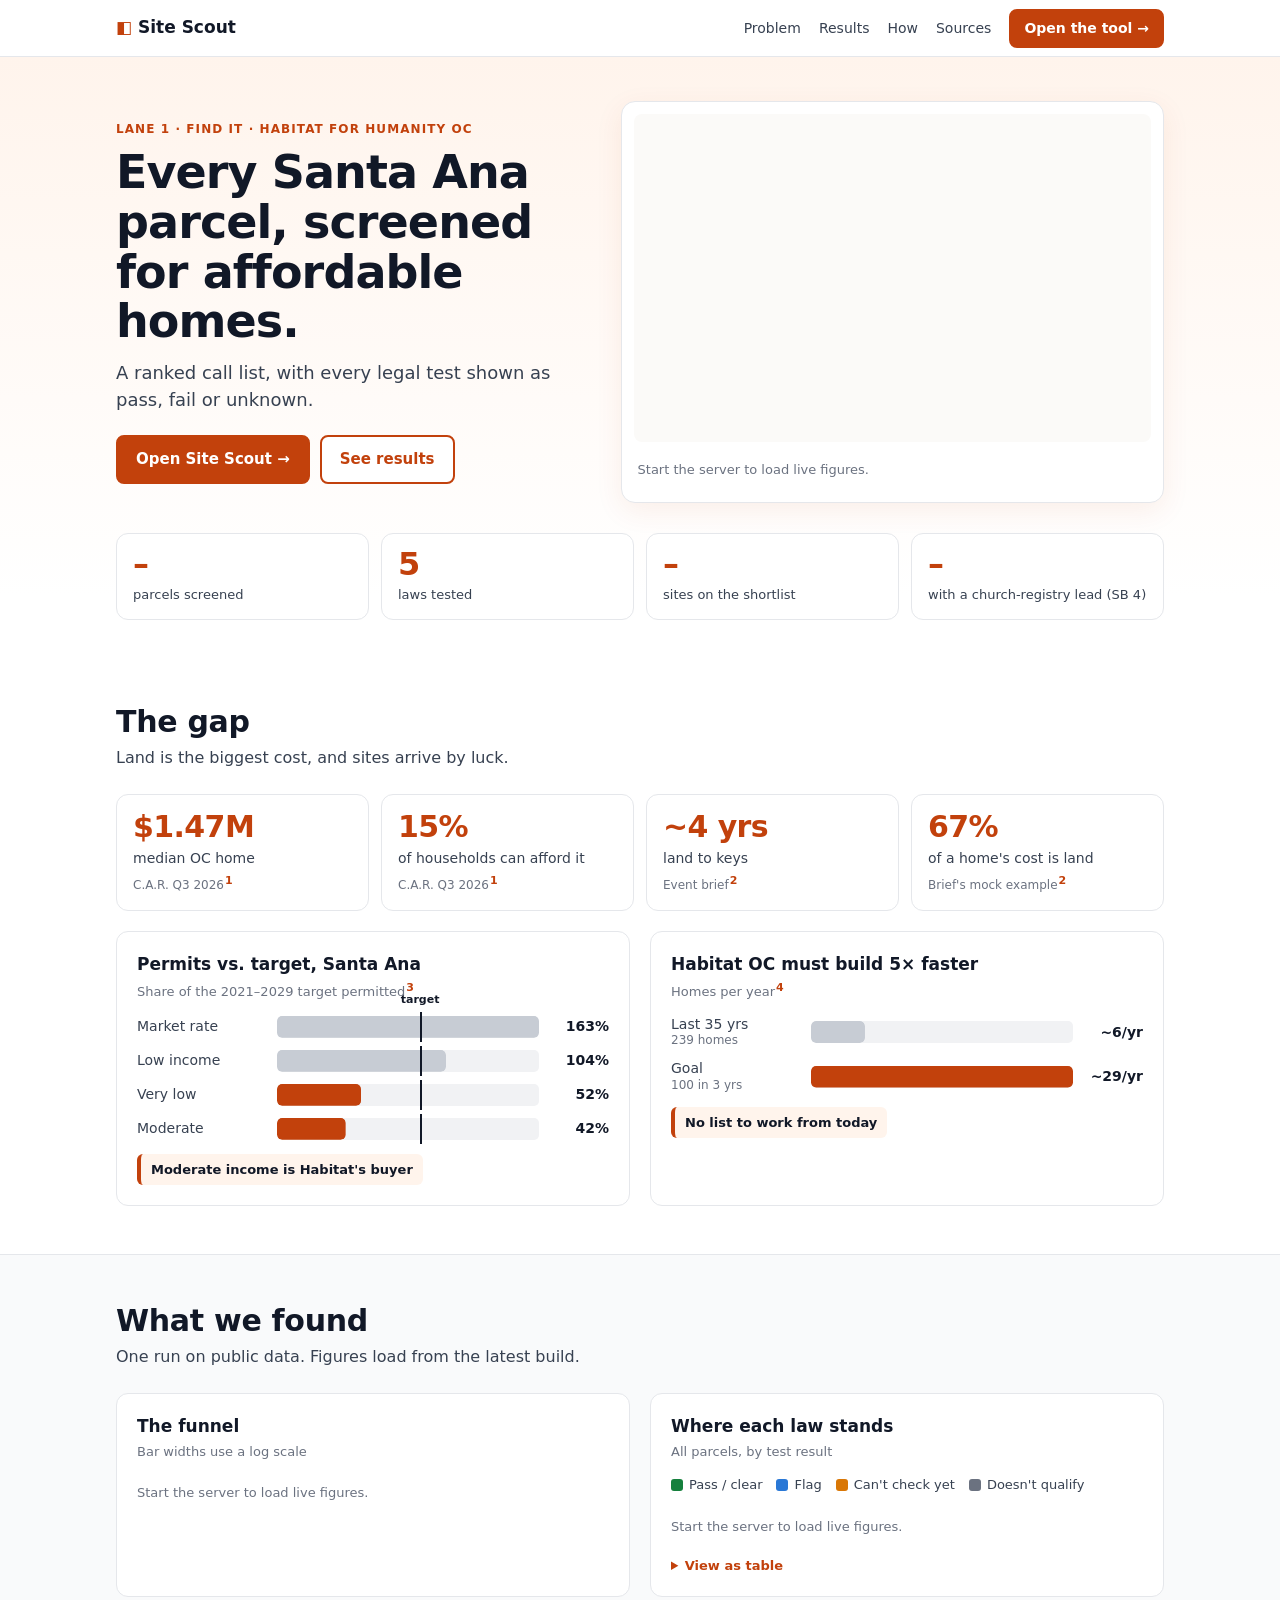
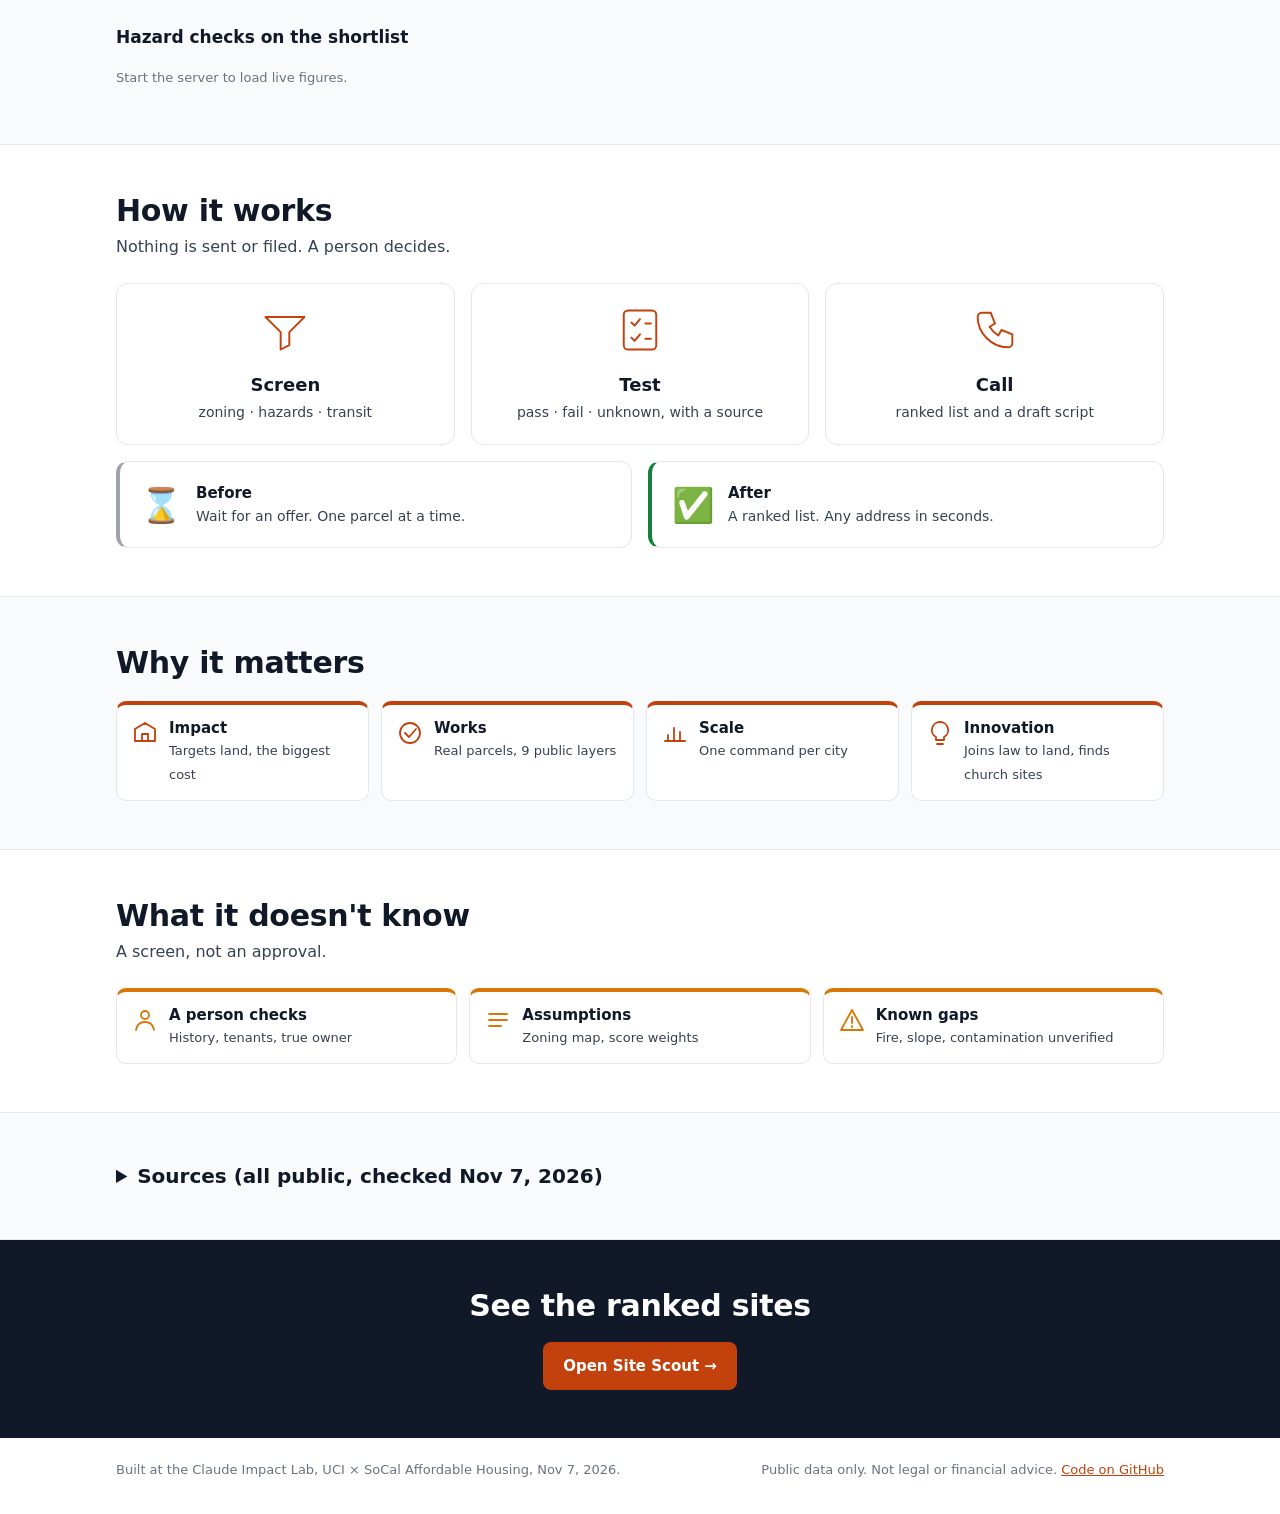
==== commit e7304d37: "Updated the UI" ====
--- a/web/index.html
+++ b/web/index.html
@@ -4,12 +4,12 @@
 <meta charset="utf-8">
 <meta name="viewport" content="width=device-width, initial-scale=1">
 <title>Site Scout</title>
-<meta name="description" content="Site Scout screened 137,572 parcels in 4 Orange County cities against California's by-right housing laws to find land where Habitat for Humanity of Orange County could build affordable homes.">
+<meta name="description" content="Site Scout screens every Santa Ana parcel against California's by-right housing laws to find land for Habitat for Humanity of Orange County.">
 <link rel="icon" href="data:,">
 <style>
 :root {
   --accent:#c2410c; --accent-2:#ea7a3c; --accent-tint:#fff4ec; --accent-line:#fdba8c;
-  --pass:#15803d; --unknown:#b45309; --fail:#b91c1c;
+  --st-fail:#6b7280; --st-unknown:#d97706; --st-flag:#2a78d6; --st-pass:#15803d;
   --ink:#111827; --ink-2:#374151; --muted:#6b7280; --line:#e5e7eb; --track:#f1f2f4;
   --bg:#ffffff; --bg-2:#f9fafb;
   --font: system-ui, -apple-system, BlinkMacSystemFont, "Segoe UI", Roboto, "Helvetica Neue", Arial, sans-serif;
@@ -17,7 +17,7 @@
 }
 * { box-sizing:border-box; }
 html { scroll-behavior:smooth; }
-body { margin:0; background:var(--bg); color:var(--ink); font-family:var(--font); font-size:16px; line-height:1.55; }
+body { margin:0; background:var(--bg); color:var(--ink); font-family:var(--font); font-size:16px; line-height:1.5; }
 a { color:var(--accent); }
 .wrap { max-width:1080px; margin:0 auto; padding:0 16px; }
 .btn { display:inline-block; padding:11px 18px; border-radius:8px; font-weight:700; font-size:15px; text-decoration:none; border:2px solid var(--accent); }
@@ -27,6 +27,7 @@
 .btn.ghost:hover { background:var(--accent-tint); }
 :focus-visible { outline:3px solid var(--accent-line); outline-offset:2px; }
 sup a { text-decoration:none; font-size:11px; font-weight:700; margin-left:1px; }
+.sr { position:absolute; width:1px; height:1px; overflow:hidden; clip:rect(0 0 0 0); white-space:nowrap; }
 
 nav { position:sticky; top:0; z-index:10; background:rgba(255,255,255,.96); backdrop-filter:blur(6px); border-bottom:1px solid var(--line); }
 nav .wrap { display:flex; align-items:center; justify-content:space-between; height:56px; gap:12px; }
@@ -37,105 +38,134 @@
 nav .links a.plain:hover { color:var(--accent); }
 nav .btn { padding:7px 13px; font-size:14px; }
 
-.hero { padding:56px 0 40px; background:linear-gradient(180deg, var(--accent-tint), #fff 85%); }
+/* hero */
+.hero { padding:44px 0 36px; background:linear-gradient(180deg, var(--accent-tint), #fff 90%); }
+.hero .grid { display:grid; grid-template-columns:1fr 1.15fr; gap:32px; align-items:center; }
 .eyebrow { font-size:12px; font-weight:800; letter-spacing:.09em; text-transform:uppercase; color:var(--accent); margin:0 0 10px; }
-h1 { font-size:clamp(30px, 4.6vw, 46px); line-height:1.1; letter-spacing:-.02em; margin:0 0 14px; max-width:880px; }
-.lede { font-size:clamp(17px, 2vw, 19px); color:var(--ink-2); max-width:720px; margin:0 0 24px; }
-.cta { display:flex; flex-wrap:wrap; gap:10px; margin-bottom:36px; }
-.kpis { display:grid; grid-template-columns:repeat(4, 1fr); gap:12px; }
-.kpi { background:#fff; border:1px solid var(--line); border-radius:12px; padding:16px 18px; }
-.kpi b { display:block; font-size:32px; line-height:1.05; letter-spacing:-.02em; color:var(--accent); }
-.kpi span { display:block; font-size:14px; color:var(--ink-2); margin-top:6px; }
-
-section.block { padding:56px 0; }
+h1 { font-size:clamp(30px, 4.4vw, 46px); line-height:1.08; letter-spacing:-.02em; margin:0 0 12px; }
+.lede { font-size:18px; color:var(--ink-2); margin:0 0 22px; max-width:440px; }
+.cta { display:flex; flex-wrap:wrap; gap:10px; }
+.mapcard { background:#fff; border:1px solid var(--line); border-radius:14px; padding:12px; box-shadow:0 8px 28px rgba(194,65,12,.08); }
+.mapcard svg { display:block; width:100%; height:auto; background:#fbfaf8; border-radius:8px; }
+.maplegend { display:flex; flex-wrap:wrap; gap:6px 16px; font-size:13px; color:var(--ink-2); margin:10px 4px 2px; }
+.maplegend i { display:inline-block; width:10px; height:10px; border-radius:50%; margin-right:6px; vertical-align:-1px; }
+.kpis { display:grid; grid-template-columns:repeat(4, 1fr); gap:12px; margin-top:30px; }
+.kpi { background:#fff; border:1px solid var(--line); border-radius:12px; padding:14px 16px; }
+.kpi b { display:block; font-size:32px; line-height:1.05; letter-spacing:-.02em; color:var(--accent); font-variant-numeric:tabular-nums; }
+.kpi span { display:block; font-size:13px; color:var(--ink-2); margin-top:4px; }
+
+/* sections */
+section.block { padding:48px 0; }
 section.alt { background:var(--bg-2); border-top:1px solid var(--line); border-bottom:1px solid var(--line); }
-h2 { font-size:clamp(24px, 3vw, 30px); line-height:1.2; letter-spacing:-.01em; margin:0 0 8px; }
-.sub { color:var(--ink-2); max-width:740px; margin:0 0 28px; }
-.panel { background:#fff; border:1px solid var(--line); border-radius:12px; padding:22px; }
-.panel h3 { margin:0 0 4px; font-size:17px; }
-.panel .note { font-size:13px; color:var(--muted); margin:0 0 16px; }
+h2 { font-size:clamp(24px, 3vw, 30px); line-height:1.2; letter-spacing:-.01em; margin:0 0 6px; }
+.sub { color:var(--ink-2); max-width:640px; margin:0 0 24px; }
+.panel { background:#fff; border:1px solid var(--line); border-radius:12px; padding:20px; }
+.panel h3 { margin:0 0 2px; font-size:17px; }
+.panel .note { font-size:13px; color:var(--muted); margin:0 0 14px; }
 .two { display:grid; grid-template-columns:1fr 1fr; gap:20px; }
 .four { display:grid; grid-template-columns:repeat(4, 1fr); gap:12px; margin-bottom:20px; }
 .tile { background:#fff; border:1px solid var(--line); border-radius:12px; padding:16px; }
 .tile b { display:block; font-size:30px; line-height:1.05; color:var(--accent); letter-spacing:-.02em; }
 .tile span { display:block; font-size:14px; margin-top:6px; color:var(--ink-2); }
-.tile small { display:block; font-size:12px; color:var(--muted); margin-top:6px; }
-
+.tile small { display:block; font-size:12px; color:var(--muted); margin-top:4px; }
+
+/* bar charts */
 .bars { display:grid; gap:12px; }
-.bar { display:grid; grid-template-columns:150px 1fr 64px; align-items:center; gap:10px; font-size:14px; }
+.bar { display:grid; grid-template-columns:130px 1fr 60px; align-items:center; gap:10px; font-size:14px; }
 .bar .lbl { color:var(--ink-2); line-height:1.25; }
 .bar .lbl small { display:block; color:var(--muted); font-size:12px; }
 .bar .trk { position:relative; height:22px; background:var(--track); border-radius:5px; }
 .bar .fill { height:100%; border-radius:5px; background:var(--accent); }
-.bar .fill.soft { background:#9ca3af; }
-.bar .fill.good { background:var(--pass); }
-.bar .fill.flag { background:var(--unknown); }
+.bar .fill.soft { background:#c7ccd4; }
 .bar .val { font-weight:800; text-align:right; font-variant-numeric:tabular-nums; }
-.callout { margin-top:16px; padding:10px 12px; background:var(--accent-tint); border-left:4px solid var(--accent); border-radius:6px; font-size:14px; }
-
-.tbl { width:100%; border-collapse:collapse; font-size:15px; background:#fff; border:1px solid var(--line); border-radius:12px; overflow:hidden; }
-.tbl th, .tbl td { padding:12px 14px; text-align:right; border-bottom:1px solid var(--line); font-variant-numeric:tabular-nums; }
-.tbl thead th { background:var(--bg-2); font-size:12px; letter-spacing:.05em; text-transform:uppercase; color:var(--muted); font-weight:700; vertical-align:bottom; }
-.tbl th[scope=row], .tbl thead th:first-child { text-align:left; }
-.tbl th[scope=row] a { color:var(--ink); font-weight:700; text-decoration:none; }
-.tbl th[scope=row] a:hover { color:var(--accent); }
-.tbl tr.tot th, .tbl tr.tot td { background:var(--accent-tint); font-weight:800; border-bottom:0; }
-.tbl td b { color:var(--accent); }
-.tblwrap { overflow-x:auto; }
-
+.target { position:absolute; top:-4px; bottom:-4px; width:2px; background:var(--ink); }
+.target-lbl { position:absolute; top:-20px; transform:translateX(-50%); font-size:11px; font-weight:700; color:var(--ink); white-space:nowrap; }
+.pill { display:inline-block; margin-top:14px; padding:6px 10px; background:var(--accent-tint); border-left:4px solid var(--accent); border-radius:6px; font-size:13px; font-weight:700; }
+
+/* live funnel */
 .funnel { display:grid; gap:8px; }
-.fstep { display:grid; grid-template-columns:1fr 100px; align-items:center; gap:12px; }
-.fbar { height:40px; border-radius:6px; background:var(--accent); color:#fff; display:flex; align-items:center; padding:0 12px; font-size:14px; font-weight:700; white-space:nowrap; min-width:max-content; }
-.fstep:nth-child(1) .fbar { background:#9ca3af; }
-.fstep:nth-child(2) .fbar { background:#f59e6b; }
-.fstep:nth-child(3) .fbar { background:var(--accent-2); }
-.fnum { font-size:22px; font-weight:800; text-align:right; font-variant-numeric:tabular-nums; }
-
-.steps { display:grid; grid-template-columns:repeat(3, 1fr); gap:16px; }
-.step { background:#fff; border:1px solid var(--line); border-radius:12px; padding:18px; }
-.step .num { width:30px; height:30px; border-radius:50%; background:var(--accent); color:#fff; font-weight:800; display:flex; align-items:center; justify-content:center; font-size:14px; margin-bottom:10px; }
-.step b { display:block; font-size:17px; margin-bottom:4px; }
-.step p { margin:0; color:var(--ink-2); font-size:15px; }
-
-.judge { display:grid; grid-template-columns:repeat(4, 1fr); gap:14px; }
-.jcard { background:#fff; border:1px solid var(--line); border-top:4px solid var(--accent); border-radius:10px; padding:16px; }
-.jcard .q { font-size:12px; font-weight:800; letter-spacing:.08em; text-transform:uppercase; color:var(--accent); }
-.jcard b { display:block; font-size:16px; margin:6px 0 6px; line-height:1.3; }
-.jcard p { margin:0; font-size:14px; color:var(--ink-2); }
-
-.ba { display:grid; grid-template-columns:1fr 1fr; gap:16px; }
-.ba .panel { border-left:4px solid #9ca3af; }
-.ba .panel.after { border-left-color:var(--pass); }
-.ba ul { margin:8px 0 0; padding-left:18px; color:var(--ink-2); font-size:15px; }
-.ba li { margin:4px 0; }
-
-.limits { display:grid; grid-template-columns:repeat(3, 1fr); gap:14px; }
-.limits .panel p { margin:0; font-size:14px; color:var(--ink-2); }
-
-.sources ol { margin:0; padding-left:20px; font-size:13px; color:var(--ink-2); columns:2; column-gap:32px; }
+.fstep { display:grid; grid-template-columns:1fr 84px; align-items:center; gap:12px; }
+.fbar { height:38px; border-radius:6px; color:#fff; display:flex; align-items:center; padding:0 12px; font-size:14px; font-weight:700; white-space:nowrap; min-width:max-content; }
+.fnum { font-size:21px; font-weight:800; text-align:right; font-variant-numeric:tabular-nums; }
+
+/* stacked status bars */
+.legend { display:flex; flex-wrap:wrap; gap:6px 14px; font-size:13px; color:var(--ink-2); margin:0 0 14px; }
+.legend i { display:inline-block; width:12px; height:12px; border-radius:3px; margin-right:6px; vertical-align:-2px; }
+.stack { display:flex; height:24px; border-radius:5px; overflow:hidden; background:var(--track); gap:2px; }
+.stack > span { display:flex; align-items:center; justify-content:center; font-size:11px; font-weight:800; color:#fff; min-width:2px; }
+.stack > span.s-unknown { color:#1f1300; }
+.srow { display:grid; grid-template-columns:130px 1fr; align-items:center; gap:10px; font-size:14px; margin-bottom:10px; }
+.srow .lbl small { display:block; font-size:12px; color:var(--muted); }
+.s-fail { background:var(--st-fail); } .s-unknown { background:var(--st-unknown); } .s-flag { background:var(--st-flag); } .s-pass { background:var(--st-pass); }
+.haz { display:grid; grid-template-columns:repeat(4, 1fr); gap:12px; }
+.hz { background:#fff; border:1px solid var(--line); border-radius:12px; padding:14px; }
+.hz h4 { margin:0 0 8px; font-size:14px; display:flex; align-items:center; gap:8px; }
+.hz .ic { width:22px; height:22px; border-radius:50%; display:inline-flex; align-items:center; justify-content:center; color:#fff; font-size:13px; font-weight:800; }
+.hz p { margin:6px 0 0; font-size:12px; color:var(--muted); }
+details.tbl { margin-top:12px; font-size:13px; }
+details.tbl summary { cursor:pointer; color:var(--accent); font-weight:700; }
+details.tbl table { border-collapse:collapse; margin-top:8px; width:100%; }
+details.tbl th, details.tbl td { text-align:right; padding:4px 8px; border-bottom:1px solid var(--line); font-variant-numeric:tabular-nums; }
+details.tbl th:first-child, details.tbl td:first-child { text-align:left; }
+
+/* icon steps */
+.steps { display:grid; grid-template-columns:repeat(3, 1fr); gap:16px; position:relative; }
+.step { background:#fff; border:1px solid var(--line); border-radius:12px; padding:20px; text-align:center; }
+.step svg { width:52px; height:52px; stroke:var(--accent); fill:none; stroke-width:1.8; stroke-linecap:round; stroke-linejoin:round; }
+.step b { display:block; font-size:18px; margin:8px 0 2px; }
+.step span { font-size:14px; color:var(--ink-2); }
+.arrow { text-align:center; color:var(--accent-line); font-size:22px; display:none; }
+.ba { display:grid; grid-template-columns:1fr 1fr; gap:16px; margin-top:16px; }
+.ba .panel { display:flex; gap:14px; align-items:center; border-left:4px solid #9ca3af; }
+.ba .panel.after { border-left-color:var(--st-pass); }
+.ba .big { font-size:34px; line-height:1; }
+.ba h3 { font-size:15px; margin:0 0 2px; }
+.ba p { margin:0; font-size:14px; color:var(--ink-2); }
+
+/* chips */
+.chips { display:grid; grid-template-columns:repeat(4, 1fr); gap:12px; }
+.chip { background:#fff; border:1px solid var(--line); border-top:4px solid var(--accent); border-radius:10px; padding:14px; display:flex; gap:10px; align-items:flex-start; }
+.chip svg { flex:0 0 28px; width:28px; height:28px; stroke:var(--accent); fill:none; stroke-width:1.8; stroke-linecap:round; stroke-linejoin:round; }
+.chip b { display:block; font-size:15px; line-height:1.25; }
+.chip span { font-size:13px; color:var(--ink-2); }
+.chips.three { grid-template-columns:repeat(3, 1fr); }
+.chips.three .chip { border-top-color:var(--st-unknown); }
+.chips.three .chip svg { stroke:var(--st-unknown); }
+
+.sources ol { margin:10px 0 0; padding-left:20px; font-size:13px; color:var(--ink-2); columns:2; column-gap:32px; }
 .sources li { margin:0 0 6px; break-inside:avoid; }
-
-.pills { display:flex; flex-wrap:wrap; gap:10px; justify-content:center; }
-.pill { display:inline-block; padding:9px 14px; border-radius:999px; border:2px solid #4b5563; color:#fff; text-decoration:none; font-weight:700; font-size:15px; }
-.pill:hover { border-color:var(--accent-line); background:#1f2937; }
-.final { text-align:center; padding:56px 0; background:var(--ink); color:#fff; }
-.final h2 { color:#fff; }
-.final p { color:#d1d5db; max-width:600px; margin:0 auto 22px; }
+.sources summary { cursor:pointer; font-weight:800; font-size:20px; }
+
+.final { text-align:center; padding:48px 0; background:var(--ink); color:#fff; }
+.final h2 { color:#fff; margin-bottom:18px; }
 footer { padding:22px 0 34px; font-size:13px; color:var(--muted); }
 footer .wrap { display:flex; flex-wrap:wrap; justify-content:space-between; gap:10px; }
+.offline { font-size:13px; color:var(--muted); padding:8px 0; }
+
+/* animation: only when JS adds .anim (skipped for prefers-reduced-motion). Final state always equals the data. */
+.anim .reveal .fill, .anim .reveal .fbar, .anim .reveal .stack { clip-path:inset(0 100% 0 0 round 5px); transition:clip-path .9s cubic-bezier(.22,.8,.3,1); }
+.anim .reveal.in .fill, .anim .reveal.in .fbar, .anim .reveal.in .stack { clip-path:inset(0 0 0 0 round 5px); }
+.anim .reveal .target { opacity:0; transition:opacity .4s ease 1s; }
+.anim .reveal.in .target { opacity:1; }
+.anim .reveal .fnum, .anim .reveal .val, .anim .reveal .lbl { opacity:0; transform:translateY(4px); transition:opacity .5s ease, transform .5s ease; }
+.anim .reveal.in .fnum, .anim .reveal.in .val, .anim .reveal.in .lbl { opacity:1; transform:none; }
+.anim .reveal .hz, .anim .reveal .kpi, .anim .reveal .step, .anim .reveal .chip { opacity:0; transform:translateY(10px); transition:opacity .5s ease, transform .5s ease; }
+.anim .reveal.in .hz, .anim .reveal.in .kpi, .anim .reveal.in .step, .anim .reveal.in .chip { opacity:1; transform:none; }
+.dot-pop { animation:pop .45s cubic-bezier(.2,1.2,.4,1) both; transform-box:fill-box; transform-origin:center; }
+@keyframes pop { from { opacity:0; transform:scale(.2); } to { opacity:1; transform:scale(1); } }
+@media (prefers-reduced-motion: reduce) { * { animation:none !important; transition:none !important; } }
 
 @media (max-width: 880px) {
-  .kpis, .four { grid-template-columns:1fr 1fr; }
-  .two, .steps, .ba, .limits { grid-template-columns:1fr; }
-  .judge { grid-template-columns:1fr 1fr; }
+  .hero .grid, .two, .ba { grid-template-columns:1fr; }
+  .kpis, .four, .haz, .chips { grid-template-columns:1fr 1fr; }
+  .steps, .chips.three { grid-template-columns:1fr; }
   .sources ol { columns:1; }
   nav .links a.plain { display:none; }
-  .tbl { font-size:13px; } .tbl th, .tbl td { padding:10px 8px; }
 }
 @media (max-width: 520px) {
-  .judge { grid-template-columns:1fr; }
-  .bar { grid-template-columns:110px 1fr 52px; }
-  .fbar { font-size:12px; }
+  .kpis, .four, .haz, .chips { grid-template-columns:1fr; }
+  .bar, .srow { grid-template-columns:100px 1fr; }
+  .bar .val { grid-column:2; text-align:left; }
 }
 </style>
 </head>
@@ -146,8 +176,8 @@
     <a class="brand" href="/"><span>◧</span> Site Scout</a>
     <div class="links">
       <a class="plain" href="#problem">Problem</a>
-      <a class="plain" href="#found">What we found</a>
-      <a class="plain" href="#judges">Judging</a>
+      <a class="plain" href="#found">Results</a>
+      <a class="plain" href="#how">How</a>
       <a class="plain" href="#sources">Sources</a>
       <a class="btn primary" href="/app.html">Open the tool →</a>
     </div>
@@ -156,55 +186,63 @@
 
 <header class="hero">
   <div class="wrap">
-    <p class="eyebrow">Lane 1 · Find it · Built for Habitat for Humanity of Orange County</p>
-    <h1>We screened 137,572 parcels across Orange County to find land for affordable homes.</h1>
-    <p class="lede">Site Scout tests every parcel in Santa Ana, Anaheim, Garden Grove and Stanton against California's by-right housing laws, and gives Habitat's acquisitions lead a ranked list of sites to call, with the reason, the source and what still needs checking.</p>
-    <div class="cta">
-      <a class="btn primary" href="/app.html">Open Site Scout →</a>
-      <a class="btn ghost" href="#found">See the results</a>
-    </div>
-    <div class="kpis">
-      <div class="kpi"><b>137,572</b><span>parcels screened in 4 OC cities</span></div>
-      <div class="kpi"><b>5 laws</b><span>tested per parcel, each with a source and date</span></div>
-      <div class="kpi"><b>291</b><span>strong leads to call first</span></div>
-      <div class="kpi"><b>440</b><span>church-owned parcels flagged for SB 4</span></div>
+    <div class="grid">
+      <div>
+        <p class="eyebrow">Lane 1 · Find it · Habitat for Humanity OC</p>
+        <h1>Every Santa Ana parcel, screened for affordable homes.</h1>
+        <p class="lede">A ranked call list, with every legal test shown as pass, fail or unknown.</p>
+        <div class="cta">
+          <a class="btn primary" href="/app.html">Open Site Scout →</a>
+          <a class="btn ghost" href="#found">See results</a>
+        </div>
+      </div>
+      <div class="mapcard">
+        <svg id="map" viewBox="0 0 520 330" role="img" aria-label="Map of the 1,000 shortlisted Santa Ana sites. Orange dots have a church-registry lead."></svg>
+        <div class="maplegend" id="maplegend"><span>Loading map…</span></div>
+      </div>
+    </div>
+    <div class="kpis reveal" id="kpis">
+      <div class="kpi"><b data-k="parcels">…</b><span>parcels screened</span></div>
+      <div class="kpi"><b>5</b><span>laws tested</span></div>
+      <div class="kpi"><b data-k="short">…</b><span>sites on the shortlist</span></div>
+      <div class="kpi"><b data-k="leads">…</b><span>with a church-registry lead (SB 4)</span></div>
     </div>
   </div>
 </header>
 
 <section class="block" id="problem">
   <div class="wrap">
-    <h2>The problem</h2>
-    <p class="sub">Homes cost too much, affordable homes are not getting built, and land is the most expensive part.</p>
+    <h2>The gap</h2>
+    <p class="sub">Land is the biggest cost, and sites arrive by luck.</p>
 
     <div class="four">
-      <div class="tile"><b>$1.47M</b><span>median Orange County home</span><small>C.A.R., Q3 2026<sup><a href="#s1">1</a></sup></small></div>
-      <div class="tile"><b>15%</b><span>of OC households can afford it</span><small>C.A.R., Q3 2026<sup><a href="#s1">1</a></sup></small></div>
-      <div class="tile"><b>~4 yrs</b><span>from finding land to handing over keys</span><small>Event brief<sup><a href="#s2">2</a></sup></small></div>
-      <div class="tile"><b>67%</b><span>of one home's cost is land</span><small>$360k of $535k, brief's mock example<sup><a href="#s2">2</a></sup></small></div>
+      <div class="tile"><b>$1.47M</b><span>median OC home</span><small>C.A.R. Q3 2026<sup><a href="#s1">1</a></sup></small></div>
+      <div class="tile"><b>15%</b><span>of households can afford it</span><small>C.A.R. Q3 2026<sup><a href="#s1">1</a></sup></small></div>
+      <div class="tile"><b>~4 yrs</b><span>land to keys</span><small>Event brief<sup><a href="#s2">2</a></sup></small></div>
+      <div class="tile"><b>67%</b><span>of a home's cost is land</span><small>Brief's mock example<sup><a href="#s2">2</a></sup></small></div>
     </div>
 
     <div class="two">
       <div class="panel">
-        <h3>OC cities are not building below-market homes</h3>
-        <p class="note">Below-market homes permitted as a share of each city's state target, 2021–2029 cycle<sup><a href="#s3">3</a></sup></p>
-        <div class="bars" role="img" aria-label="Share of below-market housing target permitted, by city">
-          <div class="bar"><div class="lbl">Santa Ana<small>1,045 of 1,513</small></div><div class="trk"><div class="fill soft" style="width:69.1%"></div></div><div class="val">69%</div></div>
-          <div class="bar"><div class="lbl">Anaheim<small>1,213 of 9,109</small></div><div class="trk"><div class="fill" style="width:13.3%"></div></div><div class="val">13%</div></div>
-          <div class="bar"><div class="lbl">Stanton<small>67 of 541</small></div><div class="trk"><div class="fill" style="width:12.4%"></div></div><div class="val">12%</div></div>
-          <div class="bar"><div class="lbl">Garden Grove<small>162 of 10,178</small></div><div class="trk"><div class="fill" style="width:1.6%"></div></div><div class="val">2%</div></div>
+        <h3>Permits vs. target, Santa Ana</h3>
+        <p class="note">Share of the 2021–2029 target permitted<sup><a href="#s3">3</a></sup></p>
+        <div class="bars reveal" role="img" aria-label="Santa Ana permits as a share of target: market rate 183 percent, low income 118 percent, very low income 59 percent, moderate income 48 percent">
+          <div class="bar"><div class="lbl">Market rate</div><div class="trk"><div class="fill soft" style="width:100%"></div><div class="target" style="left:54.6%"><span class="target-lbl">target</span></div></div><div class="val" data-count="183" data-suffix="%">183%</div></div>
+          <div class="bar"><div class="lbl">Low income</div><div class="trk"><div class="fill soft" style="width:64.5%"></div><div class="target" style="left:54.6%"></div></div><div class="val" data-count="118" data-suffix="%">118%</div></div>
+          <div class="bar"><div class="lbl">Very low</div><div class="trk"><div class="fill" style="width:32.2%"></div><div class="target" style="left:54.6%"></div></div><div class="val" data-count="59" data-suffix="%">59%</div></div>
+          <div class="bar"><div class="lbl">Moderate</div><div class="trk"><div class="fill" style="width:26.2%"></div><div class="target" style="left:54.6%"></div></div><div class="val" data-count="48" data-suffix="%">48%</div></div>
         </div>
-        <div class="callout"><b>Across these 4 cities, 2,487 of 21,341 required below-market homes are permitted: 12%.</b> Garden Grove has permitted 162 of 10,178.</div>
+        <span class="pill">Moderate income is Habitat's buyer</span>
       </div>
 
       <div class="panel">
-        <h3>Habitat OC has to build 5× faster</h3>
-        <p class="note">Homes per year: historic pace vs. the new goal<sup><a href="#s4">4</a></sup></p>
-        <div class="bars" role="img" aria-label="Habitat OC built about 7 homes a year and needs about 33 a year">
-          <div class="bar"><div class="lbl">Last 35 years<small>239 homes</small></div><div class="trk"><div class="fill soft" style="width:20.6%"></div></div><div class="val">~7/yr</div></div>
-          <div class="bar"><div class="lbl">Goal<small>100 homes in 3 years</small></div><div class="trk"><div class="fill" style="width:100%"></div></div><div class="val">~33/yr</div></div>
+        <h3>Habitat OC must build 5× faster</h3>
+        <p class="note">Homes per year<sup><a href="#s4">4</a></sup></p>
+        <div class="bars reveal" role="img" aria-label="Habitat OC built about 7 homes a year historically and needs about 33 a year to reach 100 homes in three years">
+          <div class="bar"><div class="lbl">Last 35 yrs<small>239 homes</small></div><div class="trk"><div class="fill soft" style="width:20.6%"></div></div><div class="val" data-count="7" data-prefix="~" data-suffix="/yr">~7/yr</div></div>
+          <div class="bar"><div class="lbl">Goal<small>100 in 3 yrs</small></div><div class="trk"><div class="fill" style="width:100%"></div></div><div class="val" data-count="33" data-prefix="~" data-suffix="/yr">~33/yr</div></div>
         </div>
-        <div class="callout" style="margin-top:22px"><b>Today, sites arrive by luck:</b> a city calls about surplus land, or a church offers its parking lot. There is no list to work from.</div>
+        <span class="pill">No list to work from today</span>
       </div>
     </div>
   </div>
@@ -212,114 +250,245 @@
 
 <section class="block alt" id="found">
   <div class="wrap">
-    <h2>What Site Scout found</h2>
-    <p class="sub">One run over public county, regional and state data on 2026-11-07. Every number below comes from that run. Click a city to open its list.</p>
-
-    <div class="tblwrap">
-      <table class="tbl">
-        <thead><tr><th>City</th><th>Parcels screened</th><th>Clear SB 9<br>lot split</th><th>Clear SB 684<br>up to 10 homes</th><th>City housing-plan sites</th><th>Church-owned leads</th><th>Strong leads</th></tr></thead>
-        <tbody><tr><th scope="row"><a href="/app.html?city=Santa%20Ana">Santa Ana</a></th><td>42,684</td><td>26,007</td><td>5,126</td><td>0</td><td>203</td><td><b>79</b></td></tr><tr><th scope="row"><a href="/app.html?city=Anaheim">Anaheim</a></th><td>56,873</td><td>36,024</td><td>6,478</td><td>124</td><td>101</td><td><b>47</b></td></tr><tr><th scope="row"><a href="/app.html?city=Garden%20Grove">Garden Grove</a></th><td>32,727</td><td>22,689</td><td>4,073</td><td>946</td><td>117</td><td><b>140</b></td></tr><tr><th scope="row"><a href="/app.html?city=Stanton">Stanton</a></th><td>5,288</td><td>2,781</td><td>1,462</td><td>35</td><td>19</td><td><b>25</b></td></tr><tr class="tot"><th scope="row">All 4 cities</th><td>137,572</td><td>87,501</td><td>17,139</td><td>1,105</td><td>440</td><td><b>291</b></td></tr></tbody>
-      </table>
-    </div>
-    <p class="note" style="font-size:13px;color:var(--muted);margin:10px 0 28px">"Clear" means every test we have data for passed; a person still confirms tenancy and historic status. Santa Ana's housing-plan sites are not in the regional data yet, so it shows 0.</p>
+    <h2>What we found</h2>
+    <p class="sub" id="foundsub">One run on public data. Figures load from the latest build.</p>
 
     <div class="two">
       <div class="panel">
-        <h3>From 137,572 parcels to 291 calls</h3>
-        <p class="note">Each step keeps only the parcels that pass (bar widths not to scale)</p>
-        <div class="funnel">
-          <div class="fstep"><div class="fbar" style="width:100%">Every parcel in 4 cities</div><div class="fnum">137,572</div></div>
-          <div class="fstep"><div class="fbar" style="width:92%">Right size and zoning for 2–12 homes</div><div class="fnum">130,216</div></div>
-          <div class="fstep"><div class="fbar" style="width:34%">Ranked shortlists</div><div class="fnum">4,000</div></div>
-          <div class="fstep"><div class="fbar" style="width:18%">Strong leads</div><div class="fnum">291</div></div>
+        <h3>The funnel</h3>
+        <p class="note">Bar widths use a log scale</p>
+        <div class="funnel reveal" id="funnel"><div class="offline">Loading…</div></div>
+      </div>
+
+      <div class="panel">
+        <h3>Where each law stands</h3>
+        <p class="note">All parcels, by test result</p>
+        <div class="legend">
+          <span><i class="s-pass"></i>Pass / clear</span>
+          <span><i class="s-flag"></i>Flag</span>
+          <span><i class="s-unknown"></i>Can't check yet</span>
+          <span><i class="s-fail"></i>Doesn't qualify</span>
         </div>
-        <div class="callout">Strong leads sit on church-owned land, on a city housing-plan site, or on the county's tax-default list (7 in Santa Ana), and clear at least one state law.</div>
-      </div>
-
-      <div class="panel">
-        <h3>Which laws open the most land</h3>
-        <p class="note">Parcels across all 4 cities that passed every test we have data for</p>
-        <div class="bars"><div class="bar"><div class="lbl">SB 9<small>lot split or duplex</small></div><div class="trk"><div class="fill good" style="width:100.0%"></div></div><div class="val">87,501</div></div><div class="bar"><div class="lbl">SB 684<small>up to 10 homes</small></div><div class="trk"><div class="fill good" style="width:19.6%"></div></div><div class="val">17,139</div></div><div class="bar"><div class="lbl">AB 2011<small>commercial sites</small></div><div class="trk"><div class="fill good" style="width:5.3%"></div></div><div class="val">4,635</div></div><div class="bar"><div class="lbl">SB 4<small>church or college land</small></div><div class="trk"><div class="fill good" style="width:0.8%"></div></div><div class="val">267</div></div><div class="bar"><div class="lbl">SB 79<small>near major transit</small></div><div class="trk"><div class="fill flag" style="width:25.1%"></div></div><div class="val">21,923</div></div></div>
-        <p class="note" style="margin:14px 0 0">SB 79 is flagged, not cleared: city eligibility maps are still drafts.</p>
-      </div>
+        <div id="laws" class="reveal"><div class="offline">Loading…</div></div>
+        <details class="tbl"><summary>View as table</summary><table id="lawtbl"></table></details>
+      </div>
+    </div>
+
+    <h3 style="margin:28px 0 10px;font-size:17px">Hazard checks on the shortlist</h3>
+    <div class="haz reveal" id="haz"><div class="offline">Loading…</div></div>
+  </div>
+</section>
+
+<section class="block" id="how">
+  <div class="wrap">
+    <h2>How it works</h2>
+    <p class="sub">Nothing is sent or filed. A person decides.</p>
+    <div class="steps reveal">
+      <div class="step">
+        <svg viewBox="0 0 48 48" aria-hidden="true"><path d="M6 12h36L28 26v12l-8 4V26z"/></svg>
+        <b>Screen</b><span>zoning · hazards · transit</span>
+      </div>
+      <div class="step">
+        <svg viewBox="0 0 48 48" aria-hidden="true"><rect x="9" y="6" width="30" height="36" rx="4"/><path d="M16 17l3 3 5-6M16 31l3 3 5-6M29 18h5M29 32h5"/></svg>
+        <b>Test</b><span>pass · fail · unknown, with a source</span>
+      </div>
+      <div class="step">
+        <svg viewBox="0 0 48 48" aria-hidden="true"><path d="M12 8h8l4 10-5 3a24 24 0 0 0 8 8l3-5 10 4v8a4 4 0 0 1-4 4C21 40 8 27 8 12a4 4 0 0 1 4-4z"/></svg>
+        <b>Call</b><span>ranked list and a draft script</span>
+      </div>
+    </div>
+
+    <div class="ba">
+      <div class="panel"><div class="big" aria-hidden="true">⌛</div><div><h3>Before</h3><p>Wait for an offer. One parcel at a time.</p></div></div>
+      <div class="panel after"><div class="big" aria-hidden="true">✅</div><div><h3>After</h3><p>A ranked list. Any address in seconds.</p></div></div>
+    </div>
+  </div>
+</section>
+
+<section class="block alt">
+  <div class="wrap">
+    <h2 style="margin-bottom:20px">Why it matters</h2>
+    <div class="chips reveal">
+      <div class="chip"><svg viewBox="0 0 28 28" aria-hidden="true"><path d="M4 22V10l10-6 10 6v12zM11 22v-7h6v7"/></svg><div><b>Impact</b><span>Targets land, the biggest cost</span></div></div>
+      <div class="chip"><svg viewBox="0 0 28 28" aria-hidden="true"><circle cx="14" cy="14" r="10"/><path d="M9 14l4 4 7-8"/></svg><div><b>Works</b><span>Real parcels, 9 public layers</span></div></div>
+      <div class="chip"><svg viewBox="0 0 28 28" aria-hidden="true"><path d="M4 22h20M7 22v-6M13 22V9M19 22v-9"/></svg><div><b>Scale</b><span>One command per city</span></div></div>
+      <div class="chip"><svg viewBox="0 0 28 28" aria-hidden="true"><path d="M14 3a8 8 0 0 0-4 15v3h8v-3a8 8 0 0 0-4-15zM11 25h6"/></svg><div><b>Innovation</b><span>Joins law to land, finds church sites</span></div></div>
     </div>
   </div>
 </section>
 
 <section class="block">
   <div class="wrap">
-    <h2>How it works</h2>
-    <p class="sub">Three steps. Nothing is sent or filed; the tool drafts and a person decides.</p>
-    <div class="steps">
-      <div class="step"><div class="num">1</div><b>Screen</b><p>Join zoning, land use, flood, fire, earthquake and transit layers for every parcel in the city.</p></div>
-      <div class="step"><div class="num">2</div><b>Test</b><p>Run each law's written tests. Each answer is pass, fail or "can't check yet", with its source.</p></div>
-      <div class="step"><div class="num">3</div><b>Call</b><p>Rank the sites, list what to confirm, and draft the first call with Claude.</p></div>
-    </div>
-
-    <div class="ba" style="margin-top:20px">
-      <div class="panel"><h3>Before, for Habitat's acquisitions lead</h3><ul><li>Waits for someone to offer a site.</li><li>Checks one parcel at a time by hand.</li><li>No list to compare across cities.</li></ul></div>
-      <div class="panel after"><h3>After</h3><ul><li>Opens a ranked list for any of 4 cities.</li><li>Sees why each site fits and what to confirm first.</li><li>Checks a listed address in seconds.</li></ul></div>
-    </div>
-  </div>
-</section>
-
-<section class="block alt" id="judges">
-  <div class="wrap">
-    <h2>Against the judging criteria</h2>
-    <p class="sub">What we can show for each of the four areas.</p>
-    <div class="judge">
-      <div class="jcard"><div class="q">Impact</div><b>Targets land, the biggest cost.</b><p>Built for one real role at Habitat OC, with a call list it could use next month.</p></div>
-      <div class="jcard"><div class="q">Works</div><b>Live on real public data.</b><p>137,572 real parcels, 9 public layers, a source and date on every test, unknowns shown as unknown.</p></div>
-      <div class="jcard"><div class="q">Scale</div><b>4 cities today, one command each.</b><p>The regional data covers all 34 OC cities; the other 30 are the same command.</p></div>
-      <div class="jcard"><div class="q">Innovation</div><b>Joins law to land.</b><p>Matches the IRS nonprofit list to parcels to find church-owned land for SB 4, and reads the county's tax-default list so Habitat can buy lots directly under Chapter 8. Neither exists on any free map.</p></div>
-    </div>
-  </div>
-</section>
-
-<section class="block">
-  <div class="wrap">
-    <h2>What it does not know</h2>
-    <p class="sub">A screen, not an approval. Missing data is shown as "unknown", never guessed.</p>
-    <div class="limits">
-      <div class="panel"><h3>Checked by a person</h3><p>Historic districts, recent tenants, slope, contamination and true ownership. Church ownership is a lead from a public registry.</p></div>
-      <div class="panel"><h3>Labelled assumptions</h3><p>How each city's zoning maps to each law (Santa Ana from its own codes, the others from SCAG's regional code), and the score weights.</p></div>
-      <div class="panel"><h3>Known gaps</h3><p>The county fire layer predates CAL FIRE's March 2025 maps, so each site asks a person to confirm it on the 2025 map. The regional housing-plan layer has no Santa Ana sites yet, so Santa Ana's city-picked sites get no extra credit.</p></div>
+    <h2>What it doesn't know</h2>
+    <p class="sub">A screen, not an approval.</p>
+    <div class="chips three reveal">
+      <div class="chip"><svg viewBox="0 0 28 28" aria-hidden="true"><circle cx="14" cy="9" r="4"/><path d="M5 24c1-6 5-8 9-8s8 2 9 8"/></svg><div><b>A person checks</b><span>History, tenants, true owner</span></div></div>
+      <div class="chip"><svg viewBox="0 0 28 28" aria-hidden="true"><path d="M5 8h18M5 14h18M5 20h12"/></svg><div><b>Assumptions</b><span>Zoning map, score weights</span></div></div>
+      <div class="chip"><svg viewBox="0 0 28 28" aria-hidden="true"><path d="M14 4L3 24h22zM14 11v6M14 20v1"/></svg><div><b>Known gaps</b><span>Fire, slope, contamination unverified</span></div></div>
     </div>
   </div>
 </section>
 
 <section class="block alt sources" id="sources">
   <div class="wrap">
-    <h2>Sources</h2>
-    <p class="sub">All public. Checked November 7, 2026.</p>
-    <ol>
-      <li id="s1">California Association of Realtors, Housing Affordability Index, Q3 2026. <a href="https://www.car.org/marketdata/data/haitraditional">car.org</a></li>
-      <li id="s2">Claude Impact Lab challenge brief, worked example (mock numbers). <a href="https://github.com/travcjohnson/claude-impact-lab-uci">github.com/travcjohnson/claude-impact-lab-uci</a></li>
-      <li id="s3">California HCD, 6th Cycle RHNA Progress Report, for Santa Ana, Anaheim, Garden Grove and Stanton. <a href="https://data.ca.gov/dataset/rhna-progress-report">data.ca.gov</a></li>
-      <li id="s4">Habitat for Humanity of Orange County, Our Homes. <a href="https://habitatoc.org/our-homes/">habitatoc.org</a></li>
-      <li>SCAG parcel zoning, land use and housing-element site layers. <a href="https://maps.scag.ca.gov/scaggis/rest/services/LDX">maps.scag.ca.gov</a></li>
-      <li>OC Public Works flood, fire and liquefaction layers; OC parcels. <a href="https://www.ocgis.com/arcpub/rest/services">ocgis.com</a></li>
-      <li>Caltrans high-quality transit areas; SCAG major transit stops 2022.</li>
-      <li>IRS Exempt Organizations Business Master File, California. <a href="https://www.irs.gov/charities-non-profits/exempt-organizations-business-master-file-extract-eo-bmf">irs.gov</a></li>
-      <li>HCD fact sheets for SB 9, SB 684/1123, AB 2011 and SB 4. <a href="https://www.hcd.ca.gov/sites/default/files/docs/planning-and-community/housing-law-fact-sheets.pdf">hcd.ca.gov</a></li>
-    </ol>
+    <details>
+      <summary>Sources (all public, checked Nov 7, 2026)</summary>
+      <ol>
+        <li id="s1">California Association of Realtors, Housing Affordability Index, Q3 2026. <a href="https://www.car.org/marketdata/data/haitraditional">car.org</a></li>
+        <li id="s2">Claude Impact Lab challenge brief, worked example (mock numbers). <a href="https://github.com/travcjohnson/claude-impact-lab-uci">github.com/travcjohnson/claude-impact-lab-uci</a></li>
+        <li id="s3">California HCD, 6th Cycle RHNA Progress Report, Santa Ana. <a href="https://data.ca.gov/dataset/rhna-progress-report">data.ca.gov</a></li>
+        <li id="s4">Habitat for Humanity of Orange County, Our Homes. <a href="https://habitatoc.org/our-homes/">habitatoc.org</a></li>
+        <li>SCAG parcel zoning, land use and housing-element layers. <a href="https://maps.scag.ca.gov/scaggis/rest/services/LDX">maps.scag.ca.gov</a></li>
+        <li>OC Public Works flood, fire and liquefaction layers; OC parcels. <a href="https://www.ocgis.com/arcpub/rest/services">ocgis.com</a></li>
+        <li>Caltrans high-quality transit areas; SCAG major transit stops 2022.</li>
+        <li>IRS Exempt Organizations Business Master File, California. <a href="https://www.irs.gov/charities-non-profits/exempt-organizations-business-master-file-extract-eo-bmf">irs.gov</a></li>
+        <li>HCD fact sheets for SB 9, SB 684/1123, AB 2011 and SB 4. <a href="https://www.hcd.ca.gov/sites/default/files/docs/planning-and-community/housing-law-fact-sheets.pdf">hcd.ca.gov</a></li>
+      </ol>
+    </details>
   </div>
 </section>
 
 <section class="final">
   <div class="wrap">
-    <h2>See the 291 sites</h2>
-    <p>Open a city's ranked list, or type an address to check one parcel.</p>
-    <div class="pills"><a class="pill" href="/app.html?city=Santa%20Ana">Santa Ana →</a><a class="pill" href="/app.html?city=Anaheim">Anaheim →</a><a class="pill" href="/app.html?city=Garden%20Grove">Garden Grove →</a><a class="pill" href="/app.html?city=Stanton">Stanton →</a></div>
+    <h2>See the ranked sites</h2>
+    <a class="btn primary" href="/app.html">Open Site Scout →</a>
   </div>
 </section>
 
 <footer>
   <div class="wrap">
-    <span>Built at the Claude Impact Lab, UCI × SoCal Affordable Housing, November 7, 2026.</span>
+    <span>Built at the Claude Impact Lab, UCI × SoCal Affordable Housing, Nov 7, 2026.</span>
     <span>Public data only. Not legal or financial advice. <a href="https://github.com/halapati3547/GIS4All">Code on GitHub</a></span>
   </div>
 </footer>
 
+<script>
+(function () {
+  const $ = (s) => document.querySelector(s);
+  const fmt = (n) => Number(n).toLocaleString();
+  const NS = "http://www.w3.org/2000/svg";
+  const LAWS = [["SB9", "SB 9", "lot split / duplex"], ["SB684", "SB 684", "up to 10 homes"], ["AB2011", "AB 2011", "commercial sites"],
+                ["SB4", "SB 4", "church / college land"], ["SB79", "SB 79", "near transit"]];
+  const ORDER = [["PASS", "s-pass", "pass"], ["CLEAR", "s-pass", "clear"], ["FLAG", "s-flag", "flag"], ["UNKNOWN", "s-unknown", "can't check yet"], ["FAIL", "s-fail", "doesn't qualify"]];
+
+  const reduce = window.matchMedia("(prefers-reduced-motion: reduce)").matches;
+  if (!reduce) document.documentElement.classList.add("anim");
+  const num = (el, v) => { el.textContent = (el.dataset.prefix || "") + fmt(v) + (el.dataset.suffix || ""); };
+  function countUp(el) {
+    const to = Number(el.dataset.count);
+    if (reduce || !isFinite(to)) { num(el, to); return; }
+    const t0 = performance.now(), dur = 1100;
+    (function tick(t) {
+      const k = Math.min(1, (t - t0) / dur), e = 1 - Math.pow(1 - k, 3);
+      num(el, k === 1 ? to : Math.round(to * e));  // always ends on the exact value
+      if (k < 1) requestAnimationFrame(tick);
+    })(t0);
+  }
+  const io = "IntersectionObserver" in window ? new IntersectionObserver((es) => es.forEach((e) => {
+    if (!e.isIntersecting) return;
+    e.target.classList.add("in");
+    e.target.querySelectorAll("[data-count]").forEach(countUp);
+    io.unobserve(e.target);
+  }), { threshold: 0.2 }) : null;
+  function watch(root) {
+    const list = root.classList.contains("reveal") ? [root] : [...root.querySelectorAll(".reveal")];
+    list.forEach((el) => {
+      if (reduce || !io) { el.classList.add("in"); return; }
+      el.querySelectorAll(".fill,.fbar,.stack,.hz,.kpi,.step,.chip,.fnum,.val,.lbl").forEach((c, i) => { c.style.transitionDelay = (i % 8) * 80 + "ms"; });
+      el.querySelectorAll("[data-count]").forEach((c) => { c.textContent = (c.dataset.prefix || "") + "0" + (c.dataset.suffix || ""); });
+      io.observe(el);
+    });
+  }
+
+  const get = (u) => fetch(u).then((r) => { if (!r.ok) throw new Error(r.status); return r.json(); });
+
+  function drawMap(rows) {
+    const svg = $("#map");
+    const pts = rows.filter((r) => r.lat != null && r.lon != null);
+    const lat0 = Math.min(...pts.map((r) => r.lat)), lat1 = Math.max(...pts.map((r) => r.lat));
+    const lon0 = Math.min(...pts.map((r) => r.lon)), lon1 = Math.max(...pts.map((r) => r.lon));
+    const k = Math.cos(((lat0 + lat1) / 2) * Math.PI / 180);
+    const w = (lon1 - lon0) * k, h = lat1 - lat0, pad = 18, W = 520, H = 330;
+    const s = Math.min((W - 2 * pad) / w, (H - 2 * pad) / h);
+    const ox = (W - w * s) / 2, oy = (H - h * s) / 2;
+    const xy = (r) => [ox + (r.lon - lon0) * k * s, oy + (lat1 - r.lat) * s];
+    let n = 0;
+    const add = (r, cls) => {
+      const [x, y] = xy(r), c = document.createElementNS(NS, "circle");
+      c.setAttribute("cx", x.toFixed(1)); c.setAttribute("cy", y.toFixed(1));
+      c.setAttribute("r", cls === "lead" ? 4.2 : 2.6);
+      c.setAttribute("fill", cls === "lead" ? "#c2410c" : "#6b7280");
+      c.setAttribute("fill-opacity", cls === "lead" ? 1 : 0.55);
+      if (cls === "lead") { c.setAttribute("stroke", "#fff"); c.setAttribute("stroke-width", 1.5); }
+      const t = document.createElementNS(NS, "title");
+      t.textContent = (r.address || "APN " + r.apn_display) + (cls === "lead" ? " · church-registry lead" : "");
+      c.appendChild(t);
+      if (!reduce) {
+        const i = n++;
+        c.setAttribute("class", "dot-pop");
+        c.style.animationDelay = (cls === "lead" ? 900 + (i % 130) * 6 : (i / pts.length) * 900) + "ms";
+      }
+      svg.appendChild(c);
+    };
+    pts.filter((r) => !r.owner_lead).forEach((r) => add(r, "other"));
+    pts.filter((r) => r.owner_lead).forEach((r) => add(r, "lead"));
+    const leads = pts.filter((r) => r.owner_lead).length;
+    $("#maplegend").innerHTML = `<span><i style="background:#c2410c"></i>${fmt(leads)} church-registry leads</span><span><i style="background:#6b7280;opacity:.6"></i>${fmt(pts.length - leads)} other shortlisted sites</span><span>Hover a dot for the address</span>`;
+  }
+
+  function funnel(meta, rows) {
+    const c = meta.counts || {};
+    const leads = rows.filter((r) => r.owner_lead).length;
+    const steps = [["Every parcel", c.parcels, "#6b7280"], ["Size and zoning fit", c.ranked, "#c2410c"], ["Shortlist", c.written || rows.length, "#c2410c"], ["Church-registry lead", leads, "#9a3412"]];
+    const top = Math.log10(Math.max(steps[0][1] || 1, 10));
+    $("#funnel").innerHTML = steps.map(([l, n, col]) => `<div class="fstep"><div class="fbar" style="width:${Math.max(8, (Math.log10(Math.max(n || 1, 1)) / top) * 100).toFixed(1)}%;background:${col}">${l}</div><div class="fnum" data-count="${n || 0}">${fmt(n || 0)}</div></div>`).join("");
+  }
+
+  function laws(meta) {
+    const ps = (meta.counts || {}).pathway_status || {};
+    const rows = LAWS.map(([id, name, sub]) => {
+      const seg = ORDER.map(([st, cls, lab]) => ({ st, cls, lab, n: ps[`${id}:${st}`] || 0 })).filter((x) => x.n);
+      return { id, name, sub, seg, tot: seg.reduce((a, x) => a + x.n, 0) || 1 };
+    });
+    $("#laws").innerHTML = rows.map((r) => `<div class="srow"><div class="lbl">${r.name}<small>${r.sub}</small></div>
+      <div class="stack" role="img" aria-label="${r.name}: ${r.seg.map((x) => `${fmt(x.n)} ${x.lab}`).join(", ")}">${r.seg.map((x) => {
+        const p = (x.n / r.tot) * 100;
+        return `<span class="${x.cls}" style="width:${p}%" title="${fmt(x.n)} ${x.lab}">${p >= 12 ? Math.round(p) + "%" : ""}</span>`;
+      }).join("")}</div></div>`).join("");
+    $("#lawtbl").innerHTML = `<tr><th>Law</th>${ORDER.map((o) => `<th>${o[2]}</th>`).join("")}</tr>` +
+      rows.map((r) => `<tr><td>${r.name}</td>${ORDER.map(([st]) => `<td>${fmt(ps[`${r.id}:${st}`] || 0)}</td>`).join("")}</tr>`).join("");
+  }
+
+  function hazards(rows) {
+    const H = [["fire", "Fire"], ["flood", "Flood"], ["slope", "Slope"], ["contamination", "Contamination"]];
+    $("#haz").innerHTML = H.map(([k, name]) => {
+      const cnt = { PASS: 0, FLAG: 0, UNKNOWN: 0, FAIL: 0 };
+      rows.forEach((r) => { const v = (r.hazards || {})[k]; if (v in cnt) cnt[v]++; });
+      const tot = rows.length || 1, unk = cnt.UNKNOWN / tot;
+      const checked = unk < 0.5;
+      const icon = checked ? `<span class="ic s-pass" aria-hidden="true">✓</span>` : `<span class="ic s-unknown" aria-hidden="true" style="color:#1f1300">?</span>`;
+      const seg = [["s-pass", "pass", cnt.PASS], ["s-flag", "flag", cnt.FLAG], ["s-unknown", "unknown", cnt.UNKNOWN], ["s-fail", "fail", cnt.FAIL]].filter((x) => x[2]);
+      return `<div class="hz"><h4>${icon}${name}</h4>
+        <div class="stack" role="img" aria-label="${name}: ${seg.map((x) => `${fmt(x[2])} ${x[1]}`).join(", ")}">${seg.map((x) => `<span class="${x[0]}" style="width:${(x[2] / tot) * 100}%" title="${fmt(x[2])} ${x[1]}"></span>`).join("")}</div>
+        <p>${checked ? `${Math.round((1 - unk) * 100)}% checked` : "not checked yet"}</p></div>`;
+    }).join("");
+  }
+
+  Promise.all([get("/api/meta"), get("/api/sites?limit=1000")]).then(([meta, d]) => {
+    const rows = d.sites || [];
+    const c = meta.counts || {};
+    const leads = rows.filter((r) => r.owner_lead).length;
+    const set = (k, v) => { const e = document.querySelector(`[data-k="${k}"]`); if (e) { e.dataset.count = v; e.textContent = fmt(v); } };
+    set("parcels", c.parcels || 0); set("short", c.written || rows.length); set("leads", leads);
+    $("#foundsub").textContent = `One run on public data, ${String(meta.built_at || "").slice(0, 10)}.`;
+    drawMap(rows); funnel(meta, rows); laws(meta); hazards(rows);
+    watch(document.body);
+  }).catch(() => {
+    document.body.classList.add("offline-mode"); watch(document.body);
+    ["#maplegend", "#funnel", "#laws", "#haz"].forEach((s) => { $(s).innerHTML = `<div class="offline">Start the server to load live figures.</div>`; });
+    document.querySelectorAll("[data-k]").forEach((e) => { e.textContent = "–"; });
+  });
+})();
+</script>
 </body>
 </html>
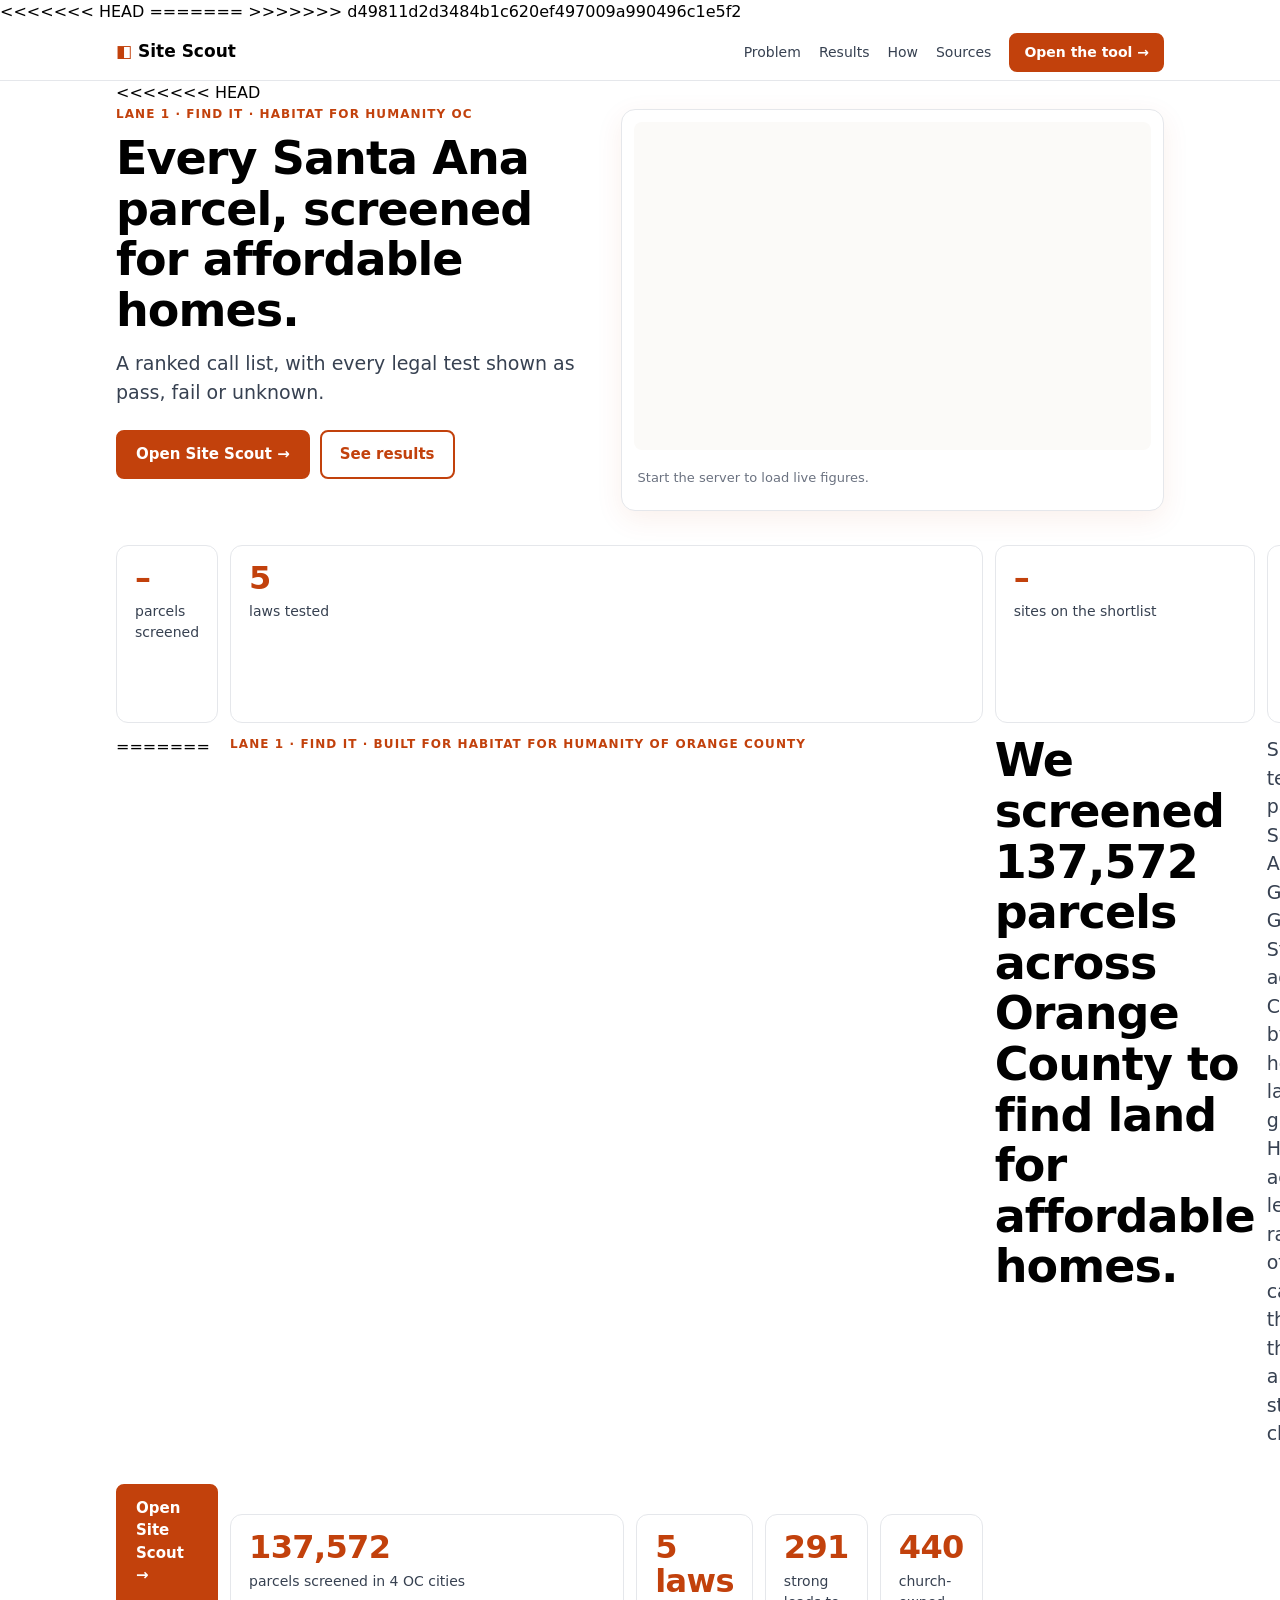
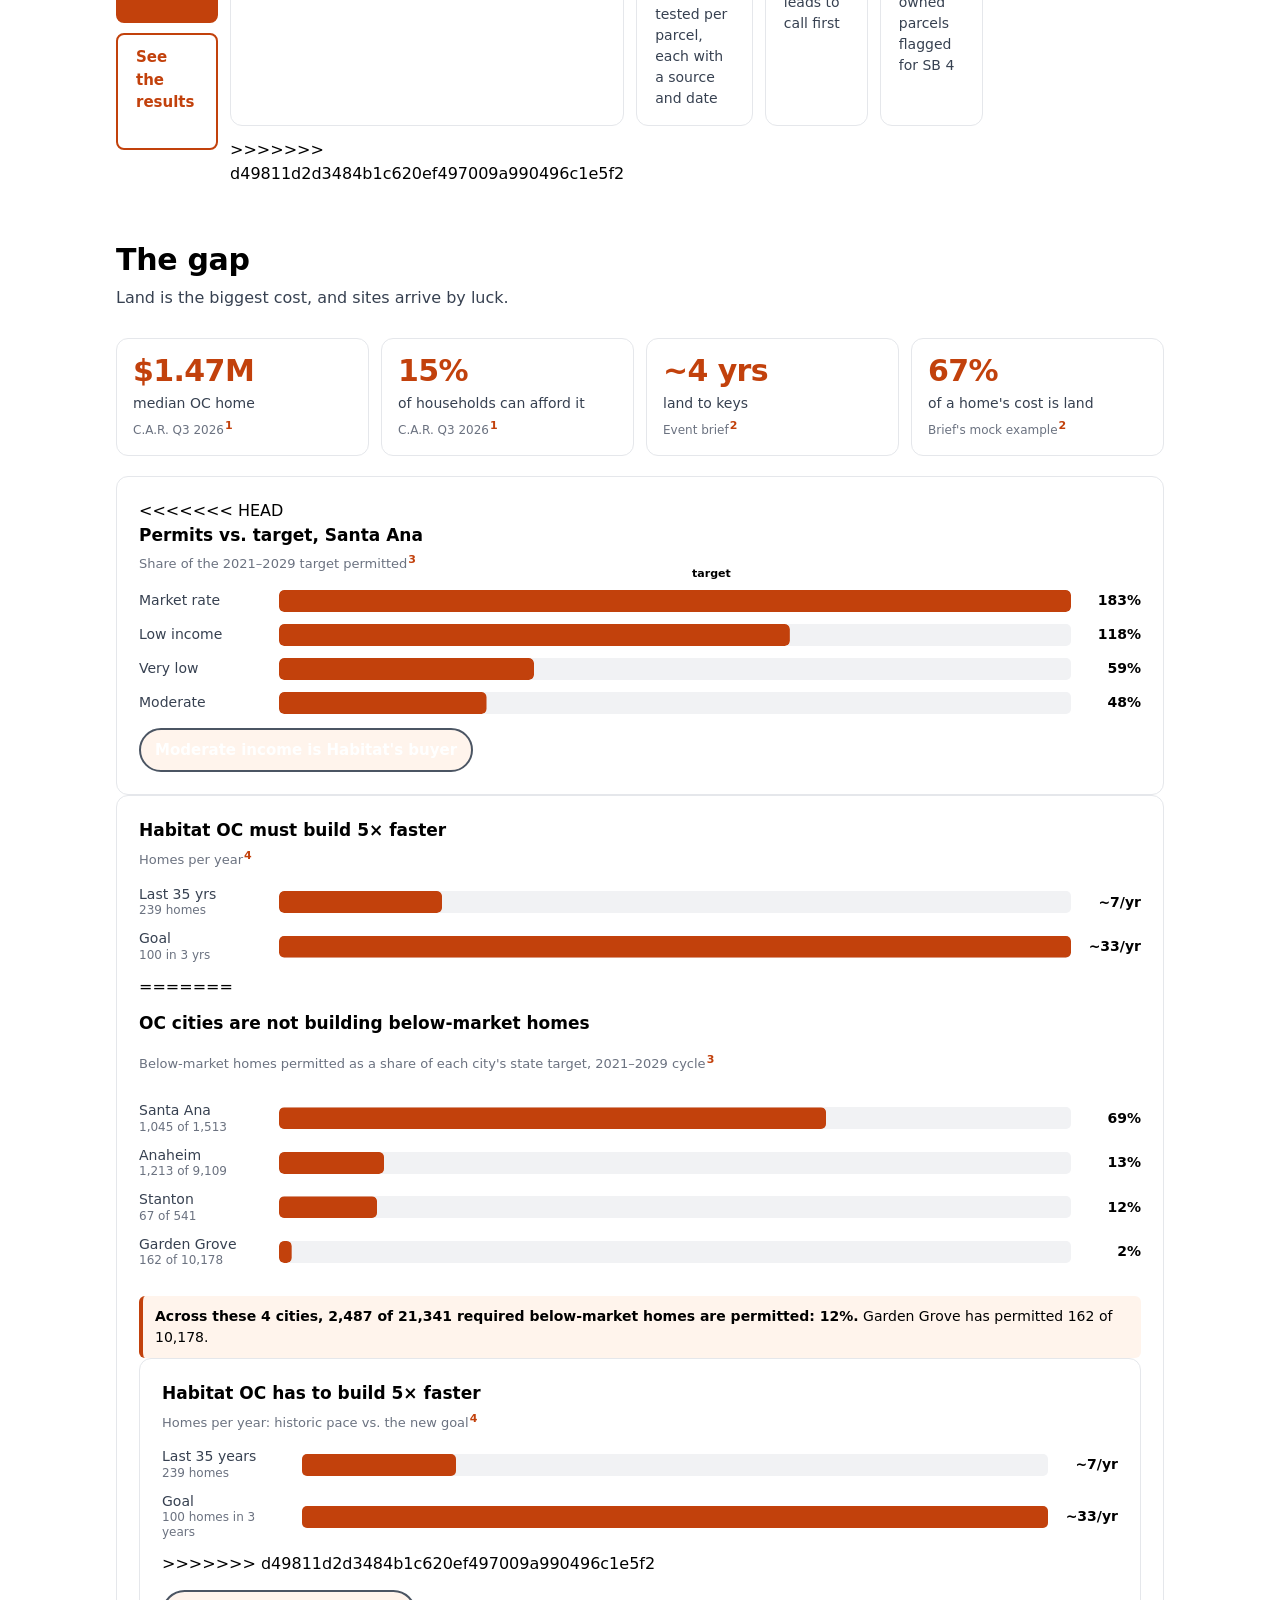
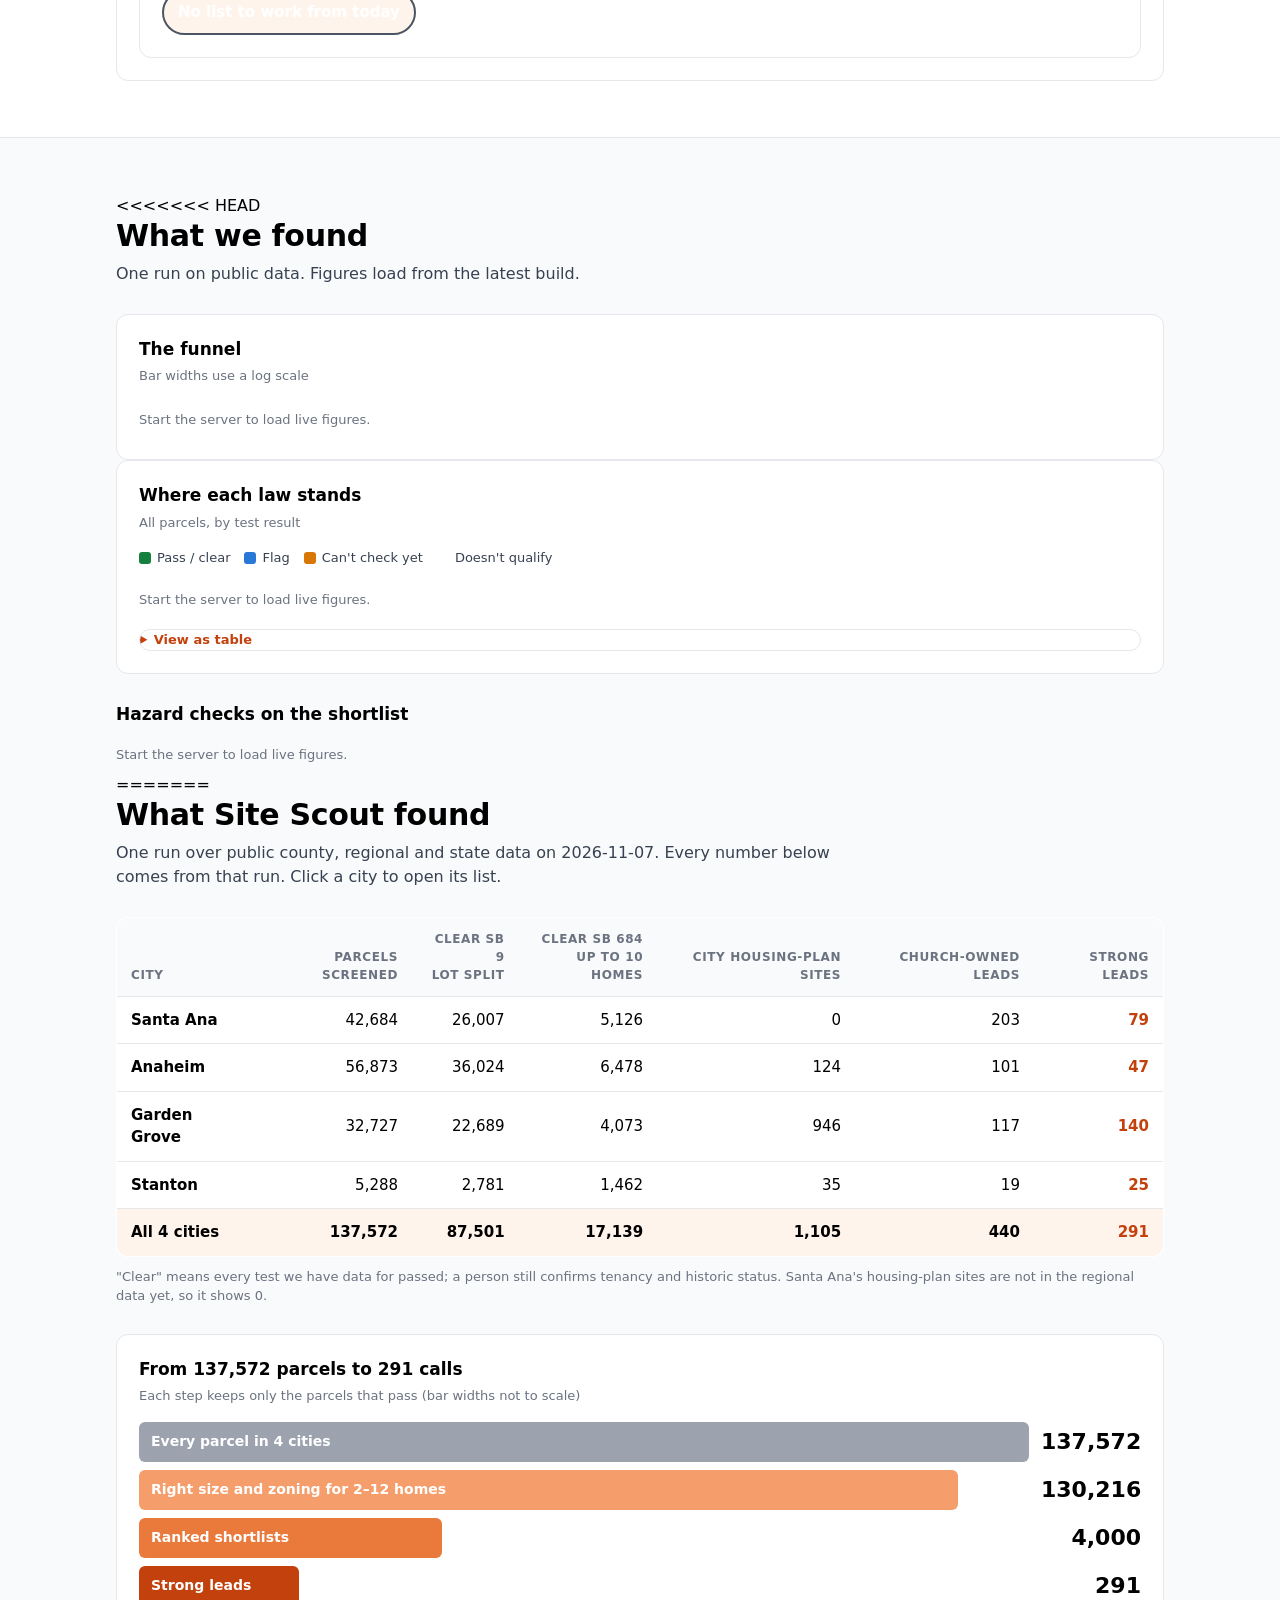
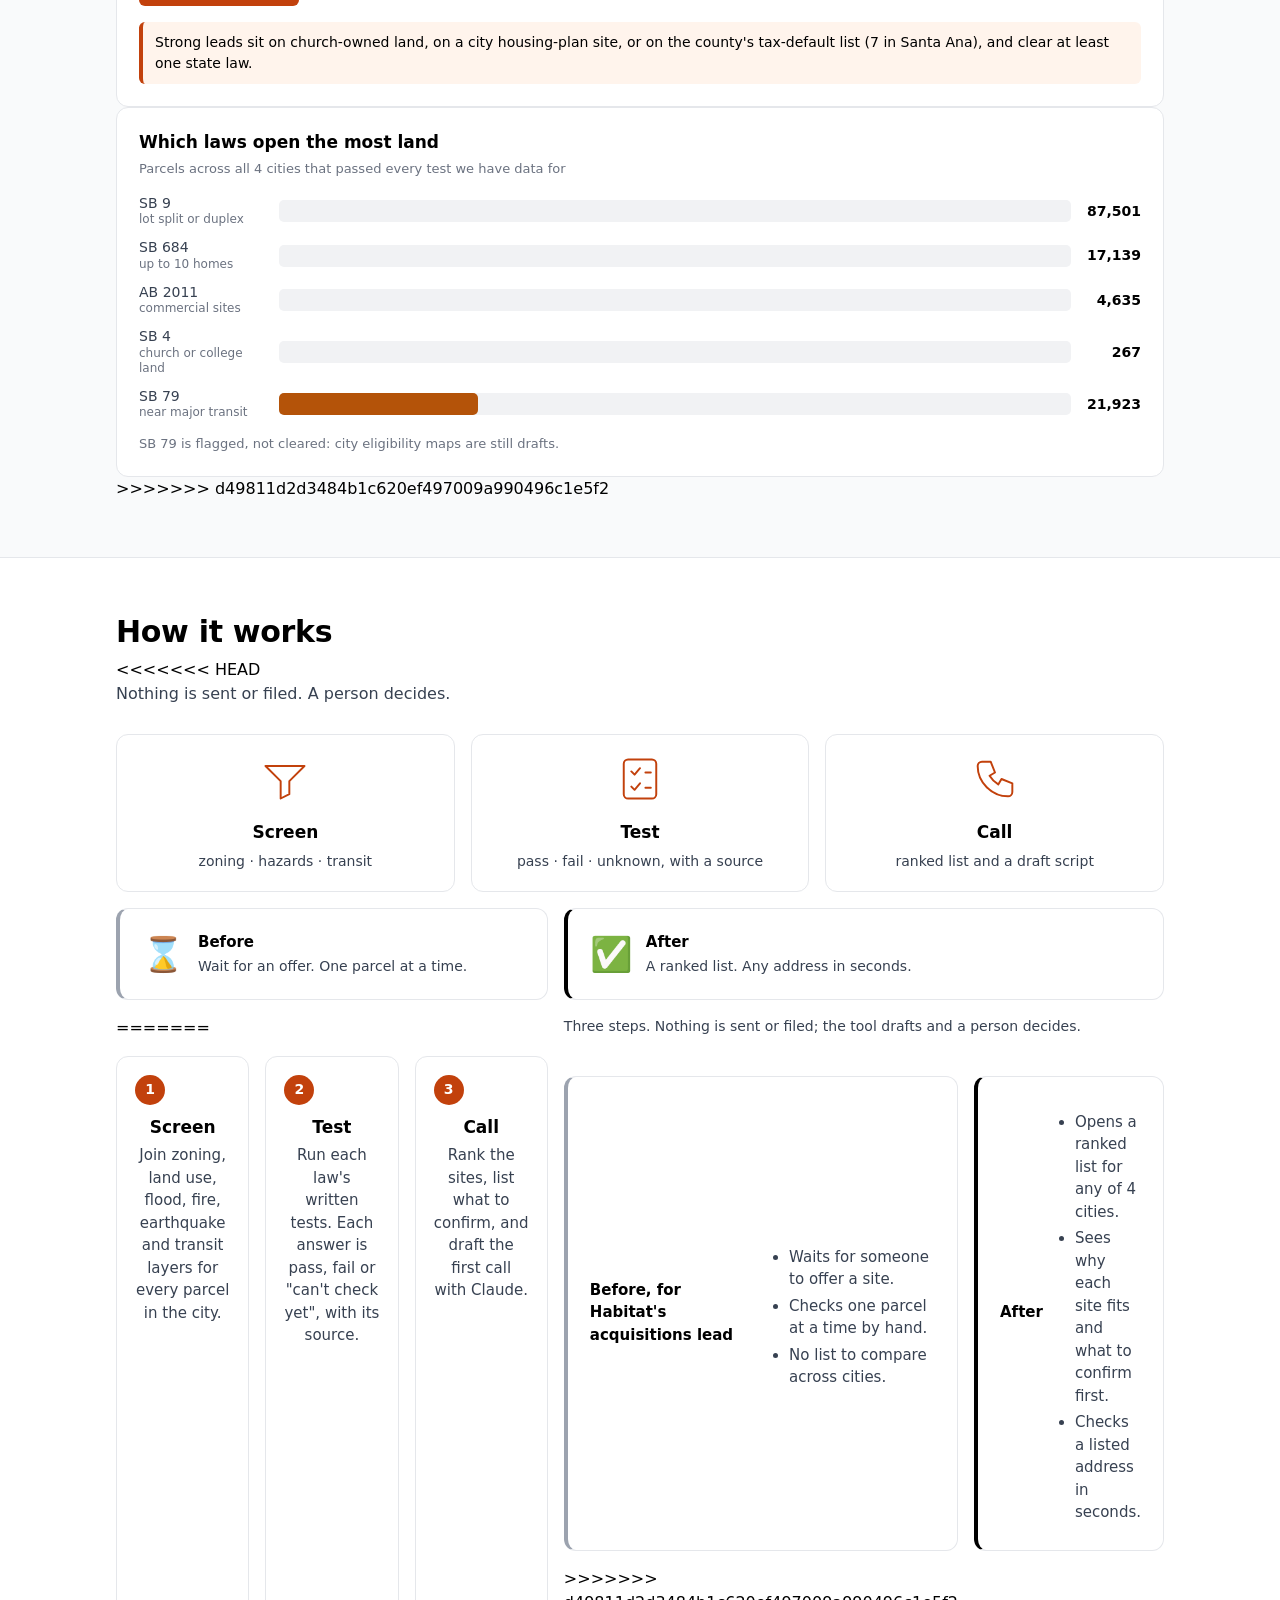
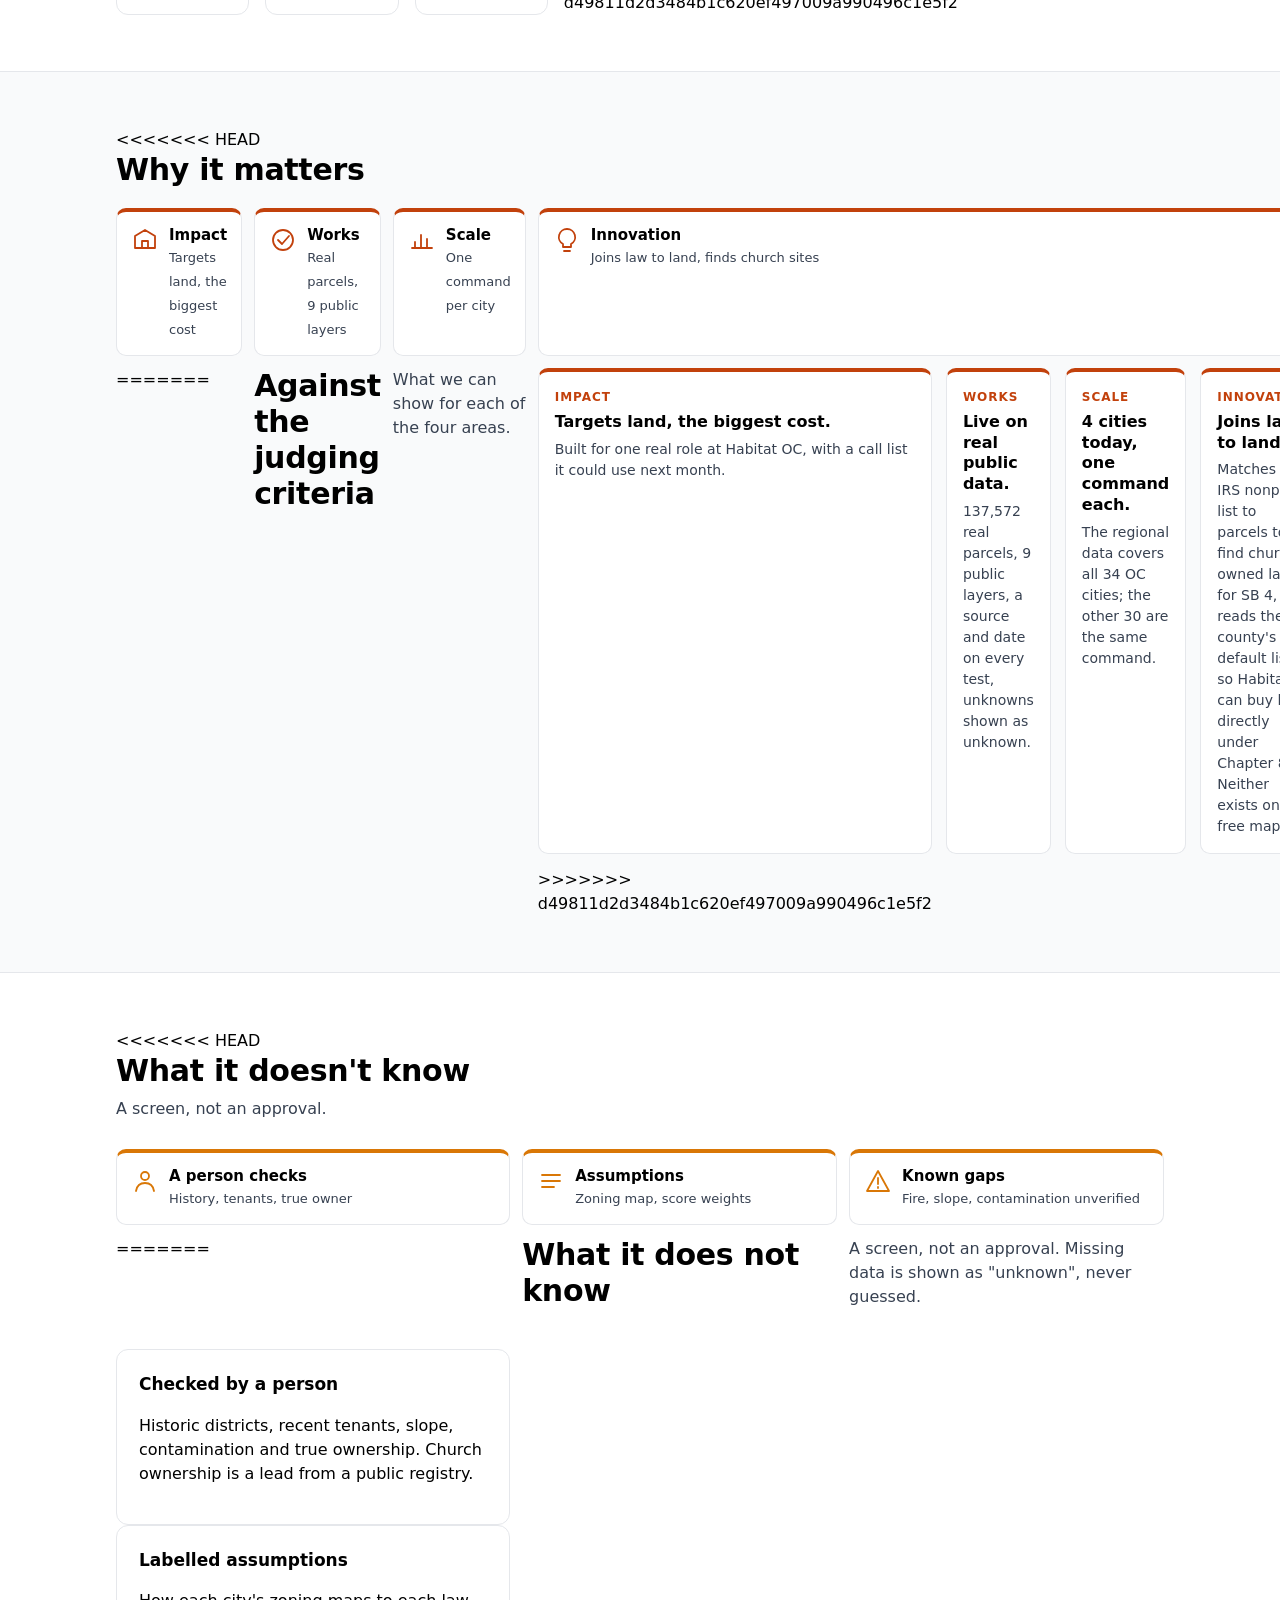
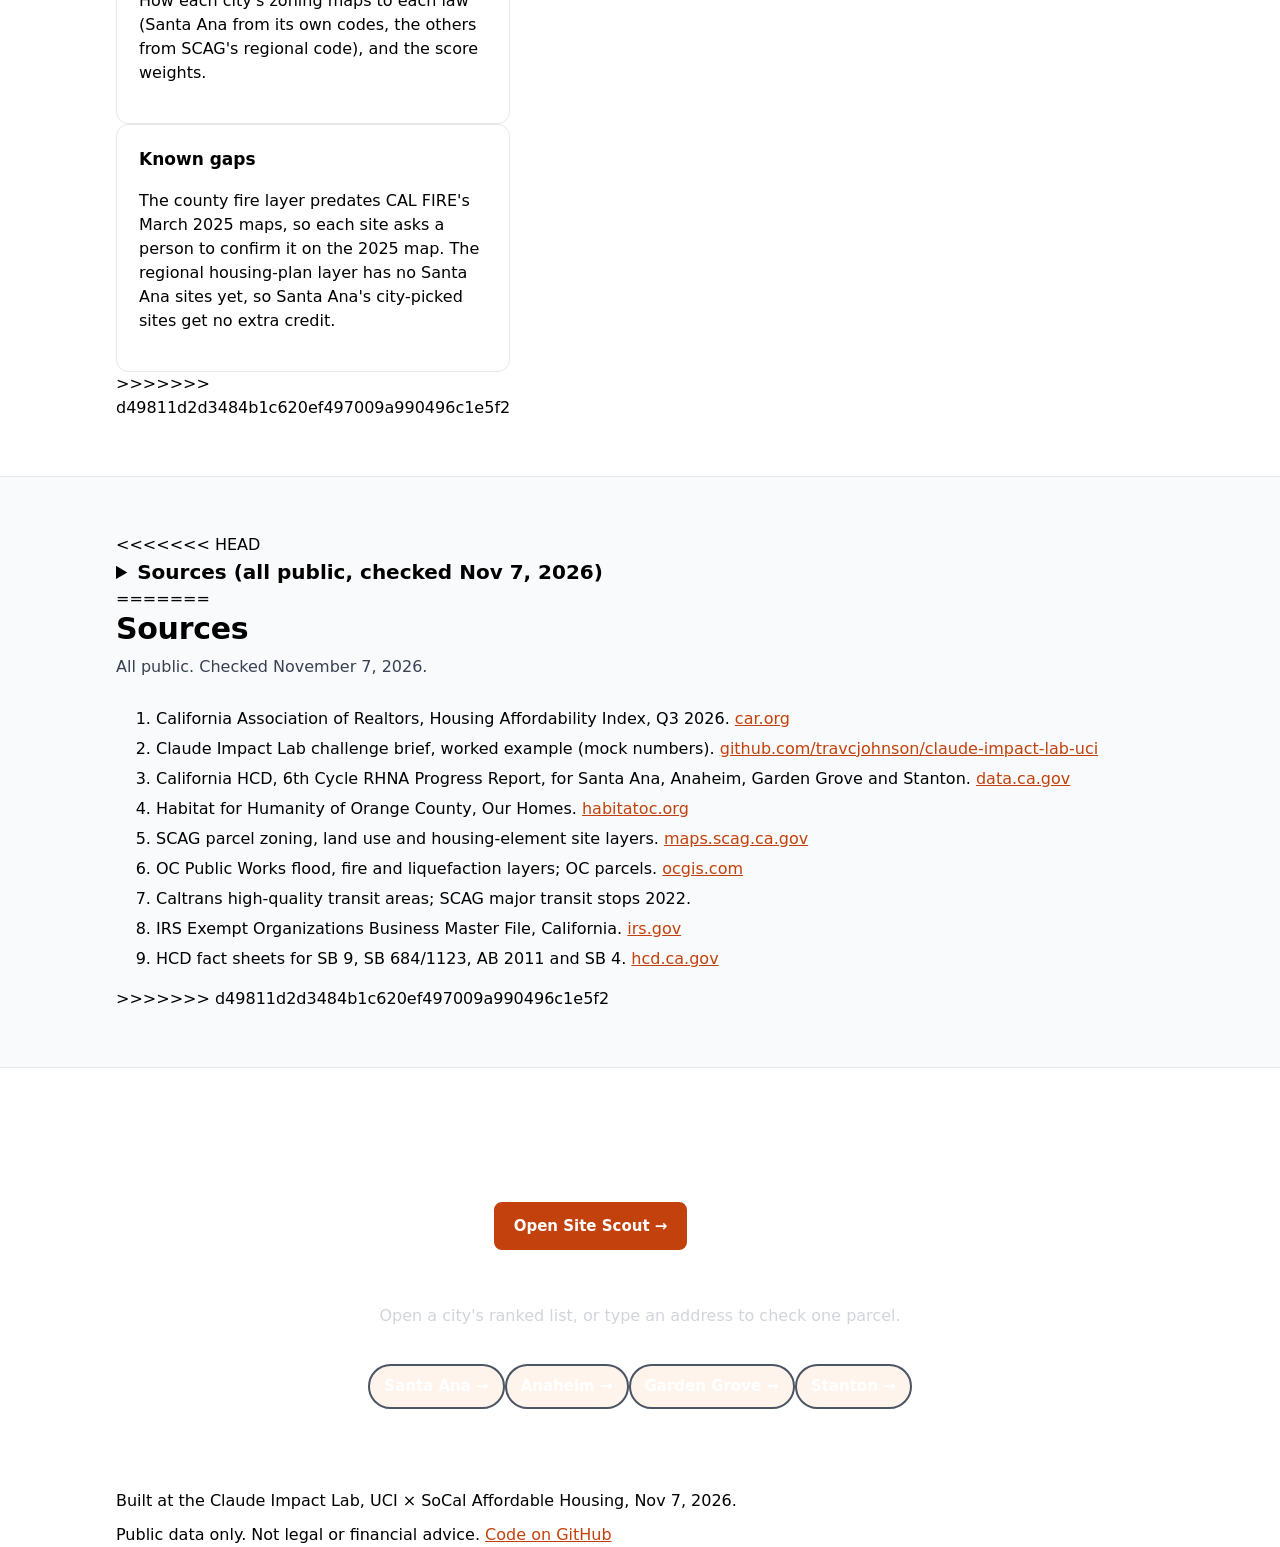
==== commit 6ae5d765: "Updated the UI" ====
--- a/web/index.html
+++ b/web/index.html
@@ -4,12 +4,20 @@
 <meta charset="utf-8">
 <meta name="viewport" content="width=device-width, initial-scale=1">
 <title>Site Scout</title>
+<<<<<<< HEAD
 <meta name="description" content="Site Scout screens every Santa Ana parcel against California's by-right housing laws to find land for Habitat for Humanity of Orange County.">
+=======
+<meta name="description" content="Site Scout screened 137,572 parcels in 4 Orange County cities against California's by-right housing laws to find land where Habitat for Humanity of Orange County could build affordable homes.">
+>>>>>>> d49811d2d3484b1c620ef497009a990496c1e5f2
 <link rel="icon" href="data:,">
 <style>
 :root {
   --accent:#c2410c; --accent-2:#ea7a3c; --accent-tint:#fff4ec; --accent-line:#fdba8c;
+<<<<<<< HEAD
   --st-fail:#6b7280; --st-unknown:#d97706; --st-flag:#2a78d6; --st-pass:#15803d;
+=======
+  --pass:#15803d; --unknown:#b45309; --fail:#b91c1c;
+>>>>>>> d49811d2d3484b1c620ef497009a990496c1e5f2
   --ink:#111827; --ink-2:#374151; --muted:#6b7280; --line:#e5e7eb; --track:#f1f2f4;
   --bg:#ffffff; --bg-2:#f9fafb;
   --font: system-ui, -apple-system, BlinkMacSystemFont, "Segoe UI", Roboto, "Helvetica Neue", Arial, sans-serif;
@@ -38,6 +46,7 @@
 nav .links a.plain:hover { color:var(--accent); }
 nav .btn { padding:7px 13px; font-size:14px; }
 
+<<<<<<< HEAD
 /* hero */
 .hero { padding:44px 0 36px; background:linear-gradient(180deg, var(--accent-tint), #fff 90%); }
 .hero .grid { display:grid; grid-template-columns:1fr 1.15fr; gap:32px; align-items:center; }
@@ -62,6 +71,25 @@
 .panel { background:#fff; border:1px solid var(--line); border-radius:12px; padding:20px; }
 .panel h3 { margin:0 0 2px; font-size:17px; }
 .panel .note { font-size:13px; color:var(--muted); margin:0 0 14px; }
+=======
+.hero { padding:56px 0 40px; background:linear-gradient(180deg, var(--accent-tint), #fff 85%); }
+.eyebrow { font-size:12px; font-weight:800; letter-spacing:.09em; text-transform:uppercase; color:var(--accent); margin:0 0 10px; }
+h1 { font-size:clamp(30px, 4.6vw, 46px); line-height:1.1; letter-spacing:-.02em; margin:0 0 14px; max-width:880px; }
+.lede { font-size:clamp(17px, 2vw, 19px); color:var(--ink-2); max-width:720px; margin:0 0 24px; }
+.cta { display:flex; flex-wrap:wrap; gap:10px; margin-bottom:36px; }
+.kpis { display:grid; grid-template-columns:repeat(4, 1fr); gap:12px; }
+.kpi { background:#fff; border:1px solid var(--line); border-radius:12px; padding:16px 18px; }
+.kpi b { display:block; font-size:32px; line-height:1.05; letter-spacing:-.02em; color:var(--accent); }
+.kpi span { display:block; font-size:14px; color:var(--ink-2); margin-top:6px; }
+
+section.block { padding:56px 0; }
+section.alt { background:var(--bg-2); border-top:1px solid var(--line); border-bottom:1px solid var(--line); }
+h2 { font-size:clamp(24px, 3vw, 30px); line-height:1.2; letter-spacing:-.01em; margin:0 0 8px; }
+.sub { color:var(--ink-2); max-width:740px; margin:0 0 28px; }
+.panel { background:#fff; border:1px solid var(--line); border-radius:12px; padding:22px; }
+.panel h3 { margin:0 0 4px; font-size:17px; }
+.panel .note { font-size:13px; color:var(--muted); margin:0 0 16px; }
+>>>>>>> d49811d2d3484b1c620ef497009a990496c1e5f2
 .two { display:grid; grid-template-columns:1fr 1fr; gap:20px; }
 .four { display:grid; grid-template-columns:repeat(4, 1fr); gap:12px; margin-bottom:20px; }
 .tile { background:#fff; border:1px solid var(--line); border-radius:12px; padding:16px; }
@@ -69,13 +97,13 @@
 .tile span { display:block; font-size:14px; margin-top:6px; color:var(--ink-2); }
 .tile small { display:block; font-size:12px; color:var(--muted); margin-top:4px; }
 
-/* bar charts */
 .bars { display:grid; gap:12px; }
 .bar { display:grid; grid-template-columns:130px 1fr 60px; align-items:center; gap:10px; font-size:14px; }
 .bar .lbl { color:var(--ink-2); line-height:1.25; }
 .bar .lbl small { display:block; color:var(--muted); font-size:12px; }
 .bar .trk { position:relative; height:22px; background:var(--track); border-radius:5px; }
 .bar .fill { height:100%; border-radius:5px; background:var(--accent); }
+<<<<<<< HEAD
 .bar .fill.soft { background:#c7ccd4; }
 .bar .val { font-weight:800; text-align:right; font-variant-numeric:tabular-nums; }
 .target { position:absolute; top:-4px; bottom:-4px; width:2px; background:var(--ink); }
@@ -131,13 +159,65 @@
 .chips.three { grid-template-columns:repeat(3, 1fr); }
 .chips.three .chip { border-top-color:var(--st-unknown); }
 .chips.three .chip svg { stroke:var(--st-unknown); }
+=======
+.bar .fill.soft { background:#9ca3af; }
+.bar .fill.good { background:var(--pass); }
+.bar .fill.flag { background:var(--unknown); }
+.bar .val { font-weight:800; text-align:right; font-variant-numeric:tabular-nums; }
+.callout { margin-top:16px; padding:10px 12px; background:var(--accent-tint); border-left:4px solid var(--accent); border-radius:6px; font-size:14px; }
+
+.tbl { width:100%; border-collapse:collapse; font-size:15px; background:#fff; border:1px solid var(--line); border-radius:12px; overflow:hidden; }
+.tbl th, .tbl td { padding:12px 14px; text-align:right; border-bottom:1px solid var(--line); font-variant-numeric:tabular-nums; }
+.tbl thead th { background:var(--bg-2); font-size:12px; letter-spacing:.05em; text-transform:uppercase; color:var(--muted); font-weight:700; vertical-align:bottom; }
+.tbl th[scope=row], .tbl thead th:first-child { text-align:left; }
+.tbl th[scope=row] a { color:var(--ink); font-weight:700; text-decoration:none; }
+.tbl th[scope=row] a:hover { color:var(--accent); }
+.tbl tr.tot th, .tbl tr.tot td { background:var(--accent-tint); font-weight:800; border-bottom:0; }
+.tbl td b { color:var(--accent); }
+.tblwrap { overflow-x:auto; }
+
+.funnel { display:grid; gap:8px; }
+.fstep { display:grid; grid-template-columns:1fr 100px; align-items:center; gap:12px; }
+.fbar { height:40px; border-radius:6px; background:var(--accent); color:#fff; display:flex; align-items:center; padding:0 12px; font-size:14px; font-weight:700; white-space:nowrap; min-width:max-content; }
+.fstep:nth-child(1) .fbar { background:#9ca3af; }
+.fstep:nth-child(2) .fbar { background:#f59e6b; }
+.fstep:nth-child(3) .fbar { background:var(--accent-2); }
+.fnum { font-size:22px; font-weight:800; text-align:right; font-variant-numeric:tabular-nums; }
+
+.steps { display:grid; grid-template-columns:repeat(3, 1fr); gap:16px; }
+.step { background:#fff; border:1px solid var(--line); border-radius:12px; padding:18px; }
+.step .num { width:30px; height:30px; border-radius:50%; background:var(--accent); color:#fff; font-weight:800; display:flex; align-items:center; justify-content:center; font-size:14px; margin-bottom:10px; }
+.step b { display:block; font-size:17px; margin-bottom:4px; }
+.step p { margin:0; color:var(--ink-2); font-size:15px; }
+
+.judge { display:grid; grid-template-columns:repeat(4, 1fr); gap:14px; }
+.jcard { background:#fff; border:1px solid var(--line); border-top:4px solid var(--accent); border-radius:10px; padding:16px; }
+.jcard .q { font-size:12px; font-weight:800; letter-spacing:.08em; text-transform:uppercase; color:var(--accent); }
+.jcard b { display:block; font-size:16px; margin:6px 0 6px; line-height:1.3; }
+.jcard p { margin:0; font-size:14px; color:var(--ink-2); }
+
+.ba { display:grid; grid-template-columns:1fr 1fr; gap:16px; }
+.ba .panel { border-left:4px solid #9ca3af; }
+.ba .panel.after { border-left-color:var(--pass); }
+.ba ul { margin:8px 0 0; padding-left:18px; color:var(--ink-2); font-size:15px; }
+.ba li { margin:4px 0; }
+>>>>>>> d49811d2d3484b1c620ef497009a990496c1e5f2
 
 .sources ol { margin:10px 0 0; padding-left:20px; font-size:13px; color:var(--ink-2); columns:2; column-gap:32px; }
 .sources li { margin:0 0 6px; break-inside:avoid; }
 .sources summary { cursor:pointer; font-weight:800; font-size:20px; }
 
+<<<<<<< HEAD
 .final { text-align:center; padding:48px 0; background:var(--ink); color:#fff; }
 .final h2 { color:#fff; margin-bottom:18px; }
+=======
+.pills { display:flex; flex-wrap:wrap; gap:10px; justify-content:center; }
+.pill { display:inline-block; padding:9px 14px; border-radius:999px; border:2px solid #4b5563; color:#fff; text-decoration:none; font-weight:700; font-size:15px; }
+.pill:hover { border-color:var(--accent-line); background:#1f2937; }
+.final { text-align:center; padding:56px 0; background:var(--ink); color:#fff; }
+.final h2 { color:#fff; }
+.final p { color:#d1d5db; max-width:600px; margin:0 auto 22px; }
+>>>>>>> d49811d2d3484b1c620ef497009a990496c1e5f2
 footer { padding:22px 0 34px; font-size:13px; color:var(--muted); }
 footer .wrap { display:flex; flex-wrap:wrap; justify-content:space-between; gap:10px; }
 .offline { font-size:13px; color:var(--muted); padding:8px 0; }
@@ -161,6 +241,7 @@
   .steps, .chips.three { grid-template-columns:1fr; }
   .sources ol { columns:1; }
   nav .links a.plain { display:none; }
+  .tbl { font-size:13px; } .tbl th, .tbl td { padding:10px 8px; }
 }
 @media (max-width: 520px) {
   .kpis, .four, .haz, .chips { grid-template-columns:1fr; }
@@ -186,6 +267,7 @@
 
 <header class="hero">
   <div class="wrap">
+<<<<<<< HEAD
     <div class="grid">
       <div>
         <p class="eyebrow">Lane 1 · Find it · Habitat for Humanity OC</p>
@@ -206,6 +288,20 @@
       <div class="kpi"><b>5</b><span>laws tested</span></div>
       <div class="kpi"><b data-k="short">…</b><span>sites on the shortlist</span></div>
       <div class="kpi"><b data-k="leads">…</b><span>with a church-registry lead (SB 4)</span></div>
+=======
+    <p class="eyebrow">Lane 1 · Find it · Built for Habitat for Humanity of Orange County</p>
+    <h1>We screened 137,572 parcels across Orange County to find land for affordable homes.</h1>
+    <p class="lede">Site Scout tests every parcel in Santa Ana, Anaheim, Garden Grove and Stanton against California's by-right housing laws, and gives Habitat's acquisitions lead a ranked list of sites to call, with the reason, the source and what still needs checking.</p>
+    <div class="cta">
+      <a class="btn primary" href="/app.html">Open Site Scout →</a>
+      <a class="btn ghost" href="#found">See the results</a>
+    </div>
+    <div class="kpis">
+      <div class="kpi"><b>137,572</b><span>parcels screened in 4 OC cities</span></div>
+      <div class="kpi"><b>5 laws</b><span>tested per parcel, each with a source and date</span></div>
+      <div class="kpi"><b>291</b><span>strong leads to call first</span></div>
+      <div class="kpi"><b>440</b><span>church-owned parcels flagged for SB 4</span></div>
+>>>>>>> d49811d2d3484b1c620ef497009a990496c1e5f2
     </div>
   </div>
 </header>
@@ -224,6 +320,7 @@
 
     <div class="two">
       <div class="panel">
+<<<<<<< HEAD
         <h3>Permits vs. target, Santa Ana</h3>
         <p class="note">Share of the 2021–2029 target permitted<sup><a href="#s3">3</a></sup></p>
         <div class="bars reveal" role="img" aria-label="Santa Ana permits as a share of target: market rate 183 percent, low income 118 percent, very low income 59 percent, moderate income 48 percent">
@@ -241,6 +338,25 @@
         <div class="bars reveal" role="img" aria-label="Habitat OC built about 7 homes a year historically and needs about 33 a year to reach 100 homes in three years">
           <div class="bar"><div class="lbl">Last 35 yrs<small>239 homes</small></div><div class="trk"><div class="fill soft" style="width:20.6%"></div></div><div class="val" data-count="7" data-prefix="~" data-suffix="/yr">~7/yr</div></div>
           <div class="bar"><div class="lbl">Goal<small>100 in 3 yrs</small></div><div class="trk"><div class="fill" style="width:100%"></div></div><div class="val" data-count="33" data-prefix="~" data-suffix="/yr">~33/yr</div></div>
+=======
+        <h3>OC cities are not building below-market homes</h3>
+        <p class="note">Below-market homes permitted as a share of each city's state target, 2021–2029 cycle<sup><a href="#s3">3</a></sup></p>
+        <div class="bars" role="img" aria-label="Share of below-market housing target permitted, by city">
+          <div class="bar"><div class="lbl">Santa Ana<small>1,045 of 1,513</small></div><div class="trk"><div class="fill soft" style="width:69.1%"></div></div><div class="val">69%</div></div>
+          <div class="bar"><div class="lbl">Anaheim<small>1,213 of 9,109</small></div><div class="trk"><div class="fill" style="width:13.3%"></div></div><div class="val">13%</div></div>
+          <div class="bar"><div class="lbl">Stanton<small>67 of 541</small></div><div class="trk"><div class="fill" style="width:12.4%"></div></div><div class="val">12%</div></div>
+          <div class="bar"><div class="lbl">Garden Grove<small>162 of 10,178</small></div><div class="trk"><div class="fill" style="width:1.6%"></div></div><div class="val">2%</div></div>
+        </div>
+        <div class="callout"><b>Across these 4 cities, 2,487 of 21,341 required below-market homes are permitted: 12%.</b> Garden Grove has permitted 162 of 10,178.</div>
+      </div>
+
+      <div class="panel">
+        <h3>Habitat OC has to build 5× faster</h3>
+        <p class="note">Homes per year: historic pace vs. the new goal<sup><a href="#s4">4</a></sup></p>
+        <div class="bars" role="img" aria-label="Habitat OC built about 7 homes a year and needs about 33 a year">
+          <div class="bar"><div class="lbl">Last 35 years<small>239 homes</small></div><div class="trk"><div class="fill soft" style="width:20.6%"></div></div><div class="val">~7/yr</div></div>
+          <div class="bar"><div class="lbl">Goal<small>100 homes in 3 years</small></div><div class="trk"><div class="fill" style="width:100%"></div></div><div class="val">~33/yr</div></div>
+>>>>>>> d49811d2d3484b1c620ef497009a990496c1e5f2
         </div>
         <span class="pill">No list to work from today</span>
       </div>
@@ -250,6 +366,7 @@
 
 <section class="block alt" id="found">
   <div class="wrap">
+<<<<<<< HEAD
     <h2>What we found</h2>
     <p class="sub" id="foundsub">One run on public data. Figures load from the latest build.</p>
 
@@ -276,12 +393,46 @@
 
     <h3 style="margin:28px 0 10px;font-size:17px">Hazard checks on the shortlist</h3>
     <div class="haz reveal" id="haz"><div class="offline">Loading…</div></div>
+=======
+    <h2>What Site Scout found</h2>
+    <p class="sub">One run over public county, regional and state data on 2026-11-07. Every number below comes from that run. Click a city to open its list.</p>
+
+    <div class="tblwrap">
+      <table class="tbl">
+        <thead><tr><th>City</th><th>Parcels screened</th><th>Clear SB 9<br>lot split</th><th>Clear SB 684<br>up to 10 homes</th><th>City housing-plan sites</th><th>Church-owned leads</th><th>Strong leads</th></tr></thead>
+        <tbody><tr><th scope="row"><a href="/app.html?city=Santa%20Ana">Santa Ana</a></th><td>42,684</td><td>26,007</td><td>5,126</td><td>0</td><td>203</td><td><b>79</b></td></tr><tr><th scope="row"><a href="/app.html?city=Anaheim">Anaheim</a></th><td>56,873</td><td>36,024</td><td>6,478</td><td>124</td><td>101</td><td><b>47</b></td></tr><tr><th scope="row"><a href="/app.html?city=Garden%20Grove">Garden Grove</a></th><td>32,727</td><td>22,689</td><td>4,073</td><td>946</td><td>117</td><td><b>140</b></td></tr><tr><th scope="row"><a href="/app.html?city=Stanton">Stanton</a></th><td>5,288</td><td>2,781</td><td>1,462</td><td>35</td><td>19</td><td><b>25</b></td></tr><tr class="tot"><th scope="row">All 4 cities</th><td>137,572</td><td>87,501</td><td>17,139</td><td>1,105</td><td>440</td><td><b>291</b></td></tr></tbody>
+      </table>
+    </div>
+    <p class="note" style="font-size:13px;color:var(--muted);margin:10px 0 28px">"Clear" means every test we have data for passed; a person still confirms tenancy and historic status. Santa Ana's housing-plan sites are not in the regional data yet, so it shows 0.</p>
+
+    <div class="two">
+      <div class="panel">
+        <h3>From 137,572 parcels to 291 calls</h3>
+        <p class="note">Each step keeps only the parcels that pass (bar widths not to scale)</p>
+        <div class="funnel">
+          <div class="fstep"><div class="fbar" style="width:100%">Every parcel in 4 cities</div><div class="fnum">137,572</div></div>
+          <div class="fstep"><div class="fbar" style="width:92%">Right size and zoning for 2–12 homes</div><div class="fnum">130,216</div></div>
+          <div class="fstep"><div class="fbar" style="width:34%">Ranked shortlists</div><div class="fnum">4,000</div></div>
+          <div class="fstep"><div class="fbar" style="width:18%">Strong leads</div><div class="fnum">291</div></div>
+        </div>
+        <div class="callout">Strong leads sit on church-owned land, on a city housing-plan site, or on the county's tax-default list (7 in Santa Ana), and clear at least one state law.</div>
+      </div>
+
+      <div class="panel">
+        <h3>Which laws open the most land</h3>
+        <p class="note">Parcels across all 4 cities that passed every test we have data for</p>
+        <div class="bars"><div class="bar"><div class="lbl">SB 9<small>lot split or duplex</small></div><div class="trk"><div class="fill good" style="width:100.0%"></div></div><div class="val">87,501</div></div><div class="bar"><div class="lbl">SB 684<small>up to 10 homes</small></div><div class="trk"><div class="fill good" style="width:19.6%"></div></div><div class="val">17,139</div></div><div class="bar"><div class="lbl">AB 2011<small>commercial sites</small></div><div class="trk"><div class="fill good" style="width:5.3%"></div></div><div class="val">4,635</div></div><div class="bar"><div class="lbl">SB 4<small>church or college land</small></div><div class="trk"><div class="fill good" style="width:0.8%"></div></div><div class="val">267</div></div><div class="bar"><div class="lbl">SB 79<small>near major transit</small></div><div class="trk"><div class="fill flag" style="width:25.1%"></div></div><div class="val">21,923</div></div></div>
+        <p class="note" style="margin:14px 0 0">SB 79 is flagged, not cleared: city eligibility maps are still drafts.</p>
+      </div>
+    </div>
+>>>>>>> d49811d2d3484b1c620ef497009a990496c1e5f2
   </div>
 </section>
 
 <section class="block" id="how">
   <div class="wrap">
     <h2>How it works</h2>
+<<<<<<< HEAD
     <p class="sub">Nothing is sent or filed. A person decides.</p>
     <div class="steps reveal">
       <div class="step">
@@ -301,36 +452,68 @@
     <div class="ba">
       <div class="panel"><div class="big" aria-hidden="true">⌛</div><div><h3>Before</h3><p>Wait for an offer. One parcel at a time.</p></div></div>
       <div class="panel after"><div class="big" aria-hidden="true">✅</div><div><h3>After</h3><p>A ranked list. Any address in seconds.</p></div></div>
+=======
+    <p class="sub">Three steps. Nothing is sent or filed; the tool drafts and a person decides.</p>
+    <div class="steps">
+      <div class="step"><div class="num">1</div><b>Screen</b><p>Join zoning, land use, flood, fire, earthquake and transit layers for every parcel in the city.</p></div>
+      <div class="step"><div class="num">2</div><b>Test</b><p>Run each law's written tests. Each answer is pass, fail or "can't check yet", with its source.</p></div>
+      <div class="step"><div class="num">3</div><b>Call</b><p>Rank the sites, list what to confirm, and draft the first call with Claude.</p></div>
+    </div>
+
+    <div class="ba" style="margin-top:20px">
+      <div class="panel"><h3>Before, for Habitat's acquisitions lead</h3><ul><li>Waits for someone to offer a site.</li><li>Checks one parcel at a time by hand.</li><li>No list to compare across cities.</li></ul></div>
+      <div class="panel after"><h3>After</h3><ul><li>Opens a ranked list for any of 4 cities.</li><li>Sees why each site fits and what to confirm first.</li><li>Checks a listed address in seconds.</li></ul></div>
+>>>>>>> d49811d2d3484b1c620ef497009a990496c1e5f2
     </div>
   </div>
 </section>
 
 <section class="block alt">
   <div class="wrap">
+<<<<<<< HEAD
     <h2 style="margin-bottom:20px">Why it matters</h2>
     <div class="chips reveal">
       <div class="chip"><svg viewBox="0 0 28 28" aria-hidden="true"><path d="M4 22V10l10-6 10 6v12zM11 22v-7h6v7"/></svg><div><b>Impact</b><span>Targets land, the biggest cost</span></div></div>
       <div class="chip"><svg viewBox="0 0 28 28" aria-hidden="true"><circle cx="14" cy="14" r="10"/><path d="M9 14l4 4 7-8"/></svg><div><b>Works</b><span>Real parcels, 9 public layers</span></div></div>
       <div class="chip"><svg viewBox="0 0 28 28" aria-hidden="true"><path d="M4 22h20M7 22v-6M13 22V9M19 22v-9"/></svg><div><b>Scale</b><span>One command per city</span></div></div>
       <div class="chip"><svg viewBox="0 0 28 28" aria-hidden="true"><path d="M14 3a8 8 0 0 0-4 15v3h8v-3a8 8 0 0 0-4-15zM11 25h6"/></svg><div><b>Innovation</b><span>Joins law to land, finds church sites</span></div></div>
+=======
+    <h2>Against the judging criteria</h2>
+    <p class="sub">What we can show for each of the four areas.</p>
+    <div class="judge">
+      <div class="jcard"><div class="q">Impact</div><b>Targets land, the biggest cost.</b><p>Built for one real role at Habitat OC, with a call list it could use next month.</p></div>
+      <div class="jcard"><div class="q">Works</div><b>Live on real public data.</b><p>137,572 real parcels, 9 public layers, a source and date on every test, unknowns shown as unknown.</p></div>
+      <div class="jcard"><div class="q">Scale</div><b>4 cities today, one command each.</b><p>The regional data covers all 34 OC cities; the other 30 are the same command.</p></div>
+      <div class="jcard"><div class="q">Innovation</div><b>Joins law to land.</b><p>Matches the IRS nonprofit list to parcels to find church-owned land for SB 4, and reads the county's tax-default list so Habitat can buy lots directly under Chapter 8. Neither exists on any free map.</p></div>
+>>>>>>> d49811d2d3484b1c620ef497009a990496c1e5f2
     </div>
   </div>
 </section>
 
 <section class="block">
   <div class="wrap">
+<<<<<<< HEAD
     <h2>What it doesn't know</h2>
     <p class="sub">A screen, not an approval.</p>
     <div class="chips three reveal">
       <div class="chip"><svg viewBox="0 0 28 28" aria-hidden="true"><circle cx="14" cy="9" r="4"/><path d="M5 24c1-6 5-8 9-8s8 2 9 8"/></svg><div><b>A person checks</b><span>History, tenants, true owner</span></div></div>
       <div class="chip"><svg viewBox="0 0 28 28" aria-hidden="true"><path d="M5 8h18M5 14h18M5 20h12"/></svg><div><b>Assumptions</b><span>Zoning map, score weights</span></div></div>
       <div class="chip"><svg viewBox="0 0 28 28" aria-hidden="true"><path d="M14 4L3 24h22zM14 11v6M14 20v1"/></svg><div><b>Known gaps</b><span>Fire, slope, contamination unverified</span></div></div>
+=======
+    <h2>What it does not know</h2>
+    <p class="sub">A screen, not an approval. Missing data is shown as "unknown", never guessed.</p>
+    <div class="limits">
+      <div class="panel"><h3>Checked by a person</h3><p>Historic districts, recent tenants, slope, contamination and true ownership. Church ownership is a lead from a public registry.</p></div>
+      <div class="panel"><h3>Labelled assumptions</h3><p>How each city's zoning maps to each law (Santa Ana from its own codes, the others from SCAG's regional code), and the score weights.</p></div>
+      <div class="panel"><h3>Known gaps</h3><p>The county fire layer predates CAL FIRE's March 2025 maps, so each site asks a person to confirm it on the 2025 map. The regional housing-plan layer has no Santa Ana sites yet, so Santa Ana's city-picked sites get no extra credit.</p></div>
+>>>>>>> d49811d2d3484b1c620ef497009a990496c1e5f2
     </div>
   </div>
 </section>
 
 <section class="block alt sources" id="sources">
   <div class="wrap">
+<<<<<<< HEAD
     <details>
       <summary>Sources (all public, checked Nov 7, 2026)</summary>
       <ol>
@@ -345,13 +528,34 @@
         <li>HCD fact sheets for SB 9, SB 684/1123, AB 2011 and SB 4. <a href="https://www.hcd.ca.gov/sites/default/files/docs/planning-and-community/housing-law-fact-sheets.pdf">hcd.ca.gov</a></li>
       </ol>
     </details>
+=======
+    <h2>Sources</h2>
+    <p class="sub">All public. Checked November 7, 2026.</p>
+    <ol>
+      <li id="s1">California Association of Realtors, Housing Affordability Index, Q3 2026. <a href="https://www.car.org/marketdata/data/haitraditional">car.org</a></li>
+      <li id="s2">Claude Impact Lab challenge brief, worked example (mock numbers). <a href="https://github.com/travcjohnson/claude-impact-lab-uci">github.com/travcjohnson/claude-impact-lab-uci</a></li>
+      <li id="s3">California HCD, 6th Cycle RHNA Progress Report, for Santa Ana, Anaheim, Garden Grove and Stanton. <a href="https://data.ca.gov/dataset/rhna-progress-report">data.ca.gov</a></li>
+      <li id="s4">Habitat for Humanity of Orange County, Our Homes. <a href="https://habitatoc.org/our-homes/">habitatoc.org</a></li>
+      <li>SCAG parcel zoning, land use and housing-element site layers. <a href="https://maps.scag.ca.gov/scaggis/rest/services/LDX">maps.scag.ca.gov</a></li>
+      <li>OC Public Works flood, fire and liquefaction layers; OC parcels. <a href="https://www.ocgis.com/arcpub/rest/services">ocgis.com</a></li>
+      <li>Caltrans high-quality transit areas; SCAG major transit stops 2022.</li>
+      <li>IRS Exempt Organizations Business Master File, California. <a href="https://www.irs.gov/charities-non-profits/exempt-organizations-business-master-file-extract-eo-bmf">irs.gov</a></li>
+      <li>HCD fact sheets for SB 9, SB 684/1123, AB 2011 and SB 4. <a href="https://www.hcd.ca.gov/sites/default/files/docs/planning-and-community/housing-law-fact-sheets.pdf">hcd.ca.gov</a></li>
+    </ol>
+>>>>>>> d49811d2d3484b1c620ef497009a990496c1e5f2
   </div>
 </section>
 
 <section class="final">
   <div class="wrap">
+<<<<<<< HEAD
     <h2>See the ranked sites</h2>
     <a class="btn primary" href="/app.html">Open Site Scout →</a>
+=======
+    <h2>See the 291 sites</h2>
+    <p>Open a city's ranked list, or type an address to check one parcel.</p>
+    <div class="pills"><a class="pill" href="/app.html?city=Santa%20Ana">Santa Ana →</a><a class="pill" href="/app.html?city=Anaheim">Anaheim →</a><a class="pill" href="/app.html?city=Garden%20Grove">Garden Grove →</a><a class="pill" href="/app.html?city=Stanton">Stanton →</a></div>
+>>>>>>> d49811d2d3484b1c620ef497009a990496c1e5f2
   </div>
 </section>
 
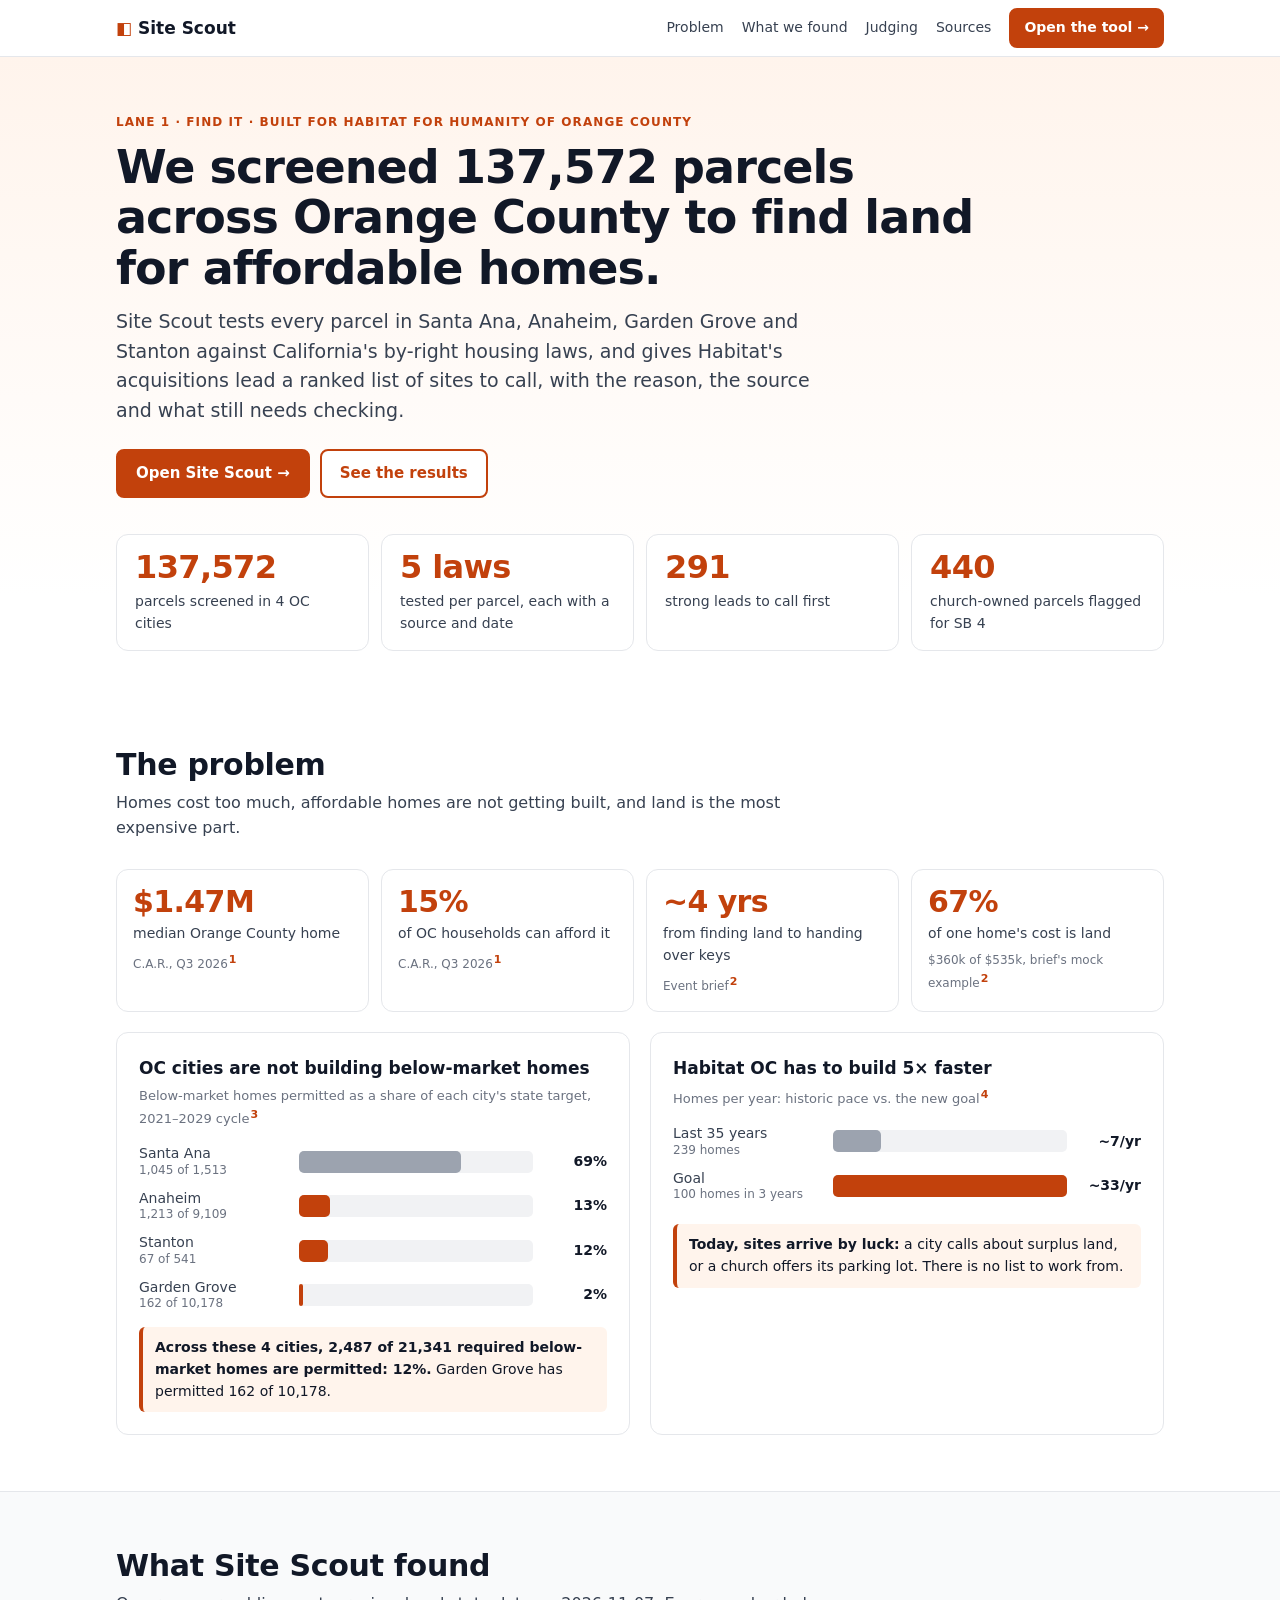
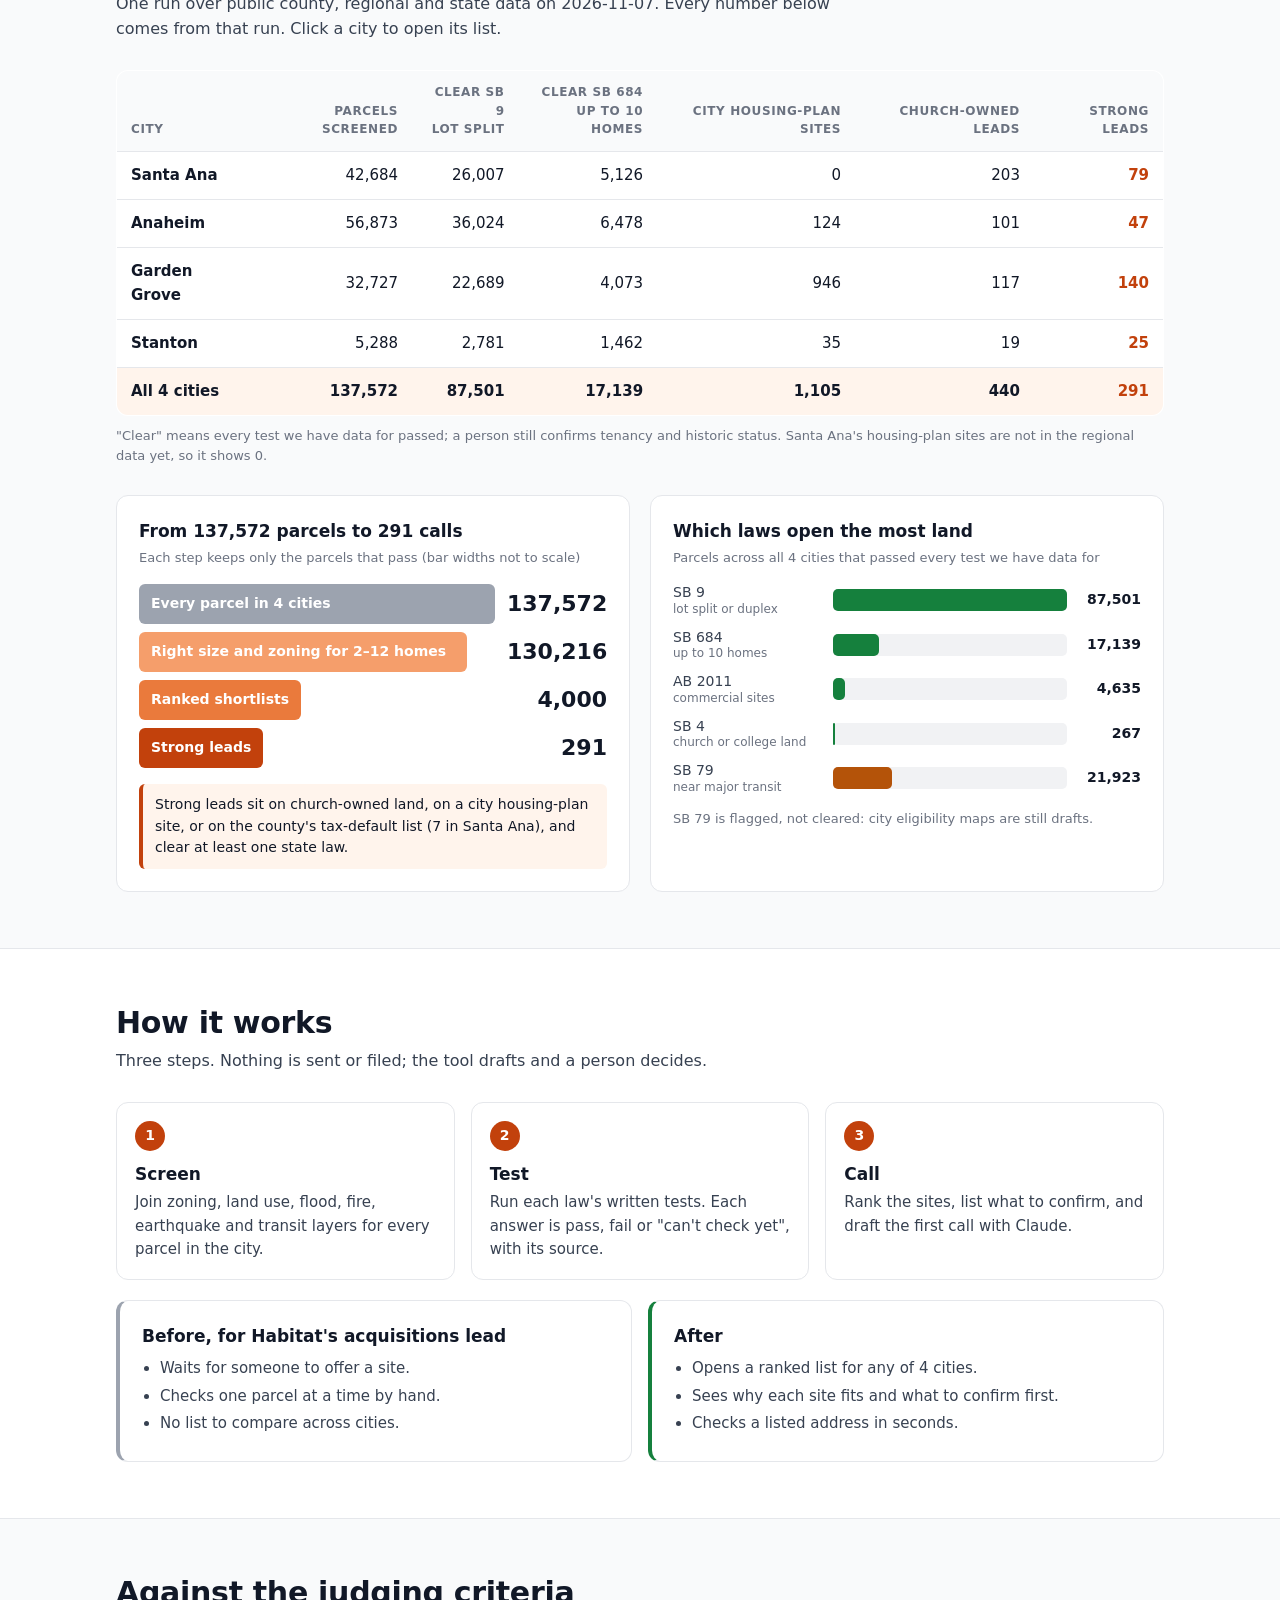
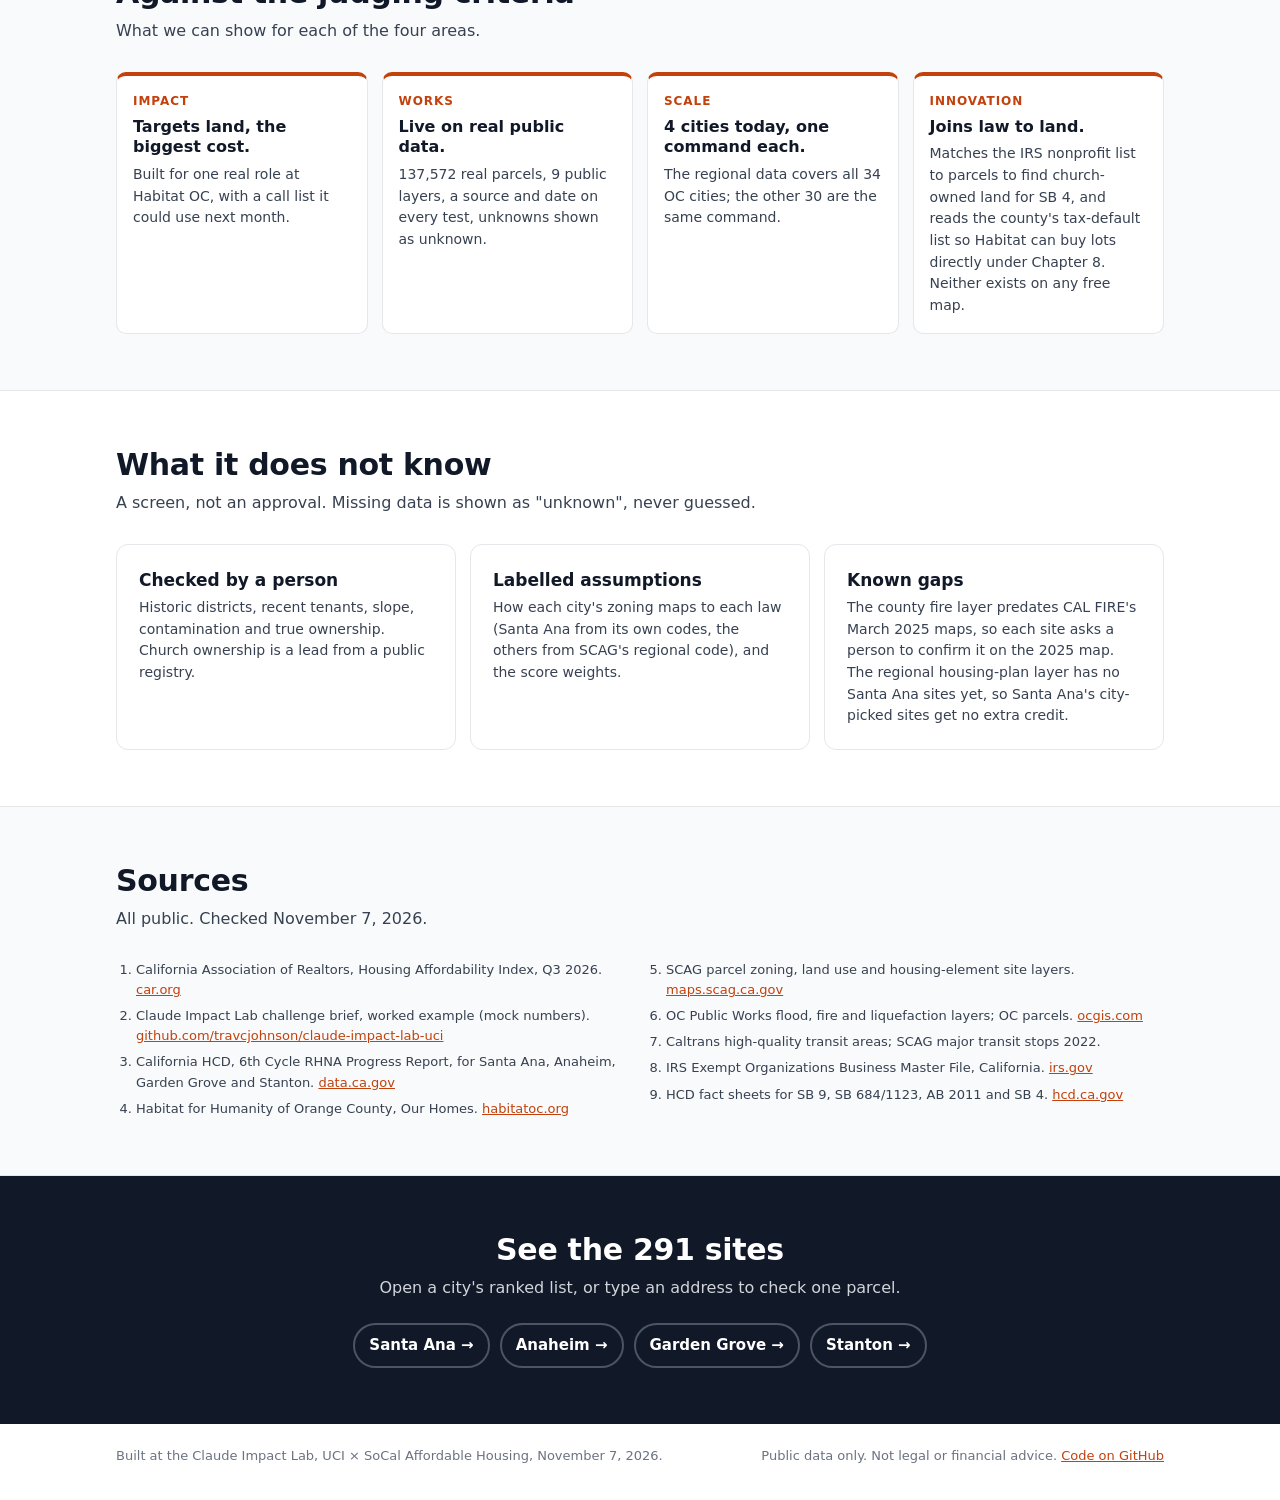
==== commit b651b053: "fix(web): resolve the landing-page merge and restore city switching - landing: restore the four-city" ====
--- a/web/index.html
+++ b/web/index.html
@@ -4,20 +4,12 @@
 <meta charset="utf-8">
 <meta name="viewport" content="width=device-width, initial-scale=1">
 <title>Site Scout</title>
-<<<<<<< HEAD
-<meta name="description" content="Site Scout screens every Santa Ana parcel against California's by-right housing laws to find land for Habitat for Humanity of Orange County.">
-=======
 <meta name="description" content="Site Scout screened 137,572 parcels in 4 Orange County cities against California's by-right housing laws to find land where Habitat for Humanity of Orange County could build affordable homes.">
->>>>>>> d49811d2d3484b1c620ef497009a990496c1e5f2
 <link rel="icon" href="data:,">
 <style>
 :root {
   --accent:#c2410c; --accent-2:#ea7a3c; --accent-tint:#fff4ec; --accent-line:#fdba8c;
-<<<<<<< HEAD
-  --st-fail:#6b7280; --st-unknown:#d97706; --st-flag:#2a78d6; --st-pass:#15803d;
-=======
   --pass:#15803d; --unknown:#b45309; --fail:#b91c1c;
->>>>>>> d49811d2d3484b1c620ef497009a990496c1e5f2
   --ink:#111827; --ink-2:#374151; --muted:#6b7280; --line:#e5e7eb; --track:#f1f2f4;
   --bg:#ffffff; --bg-2:#f9fafb;
   --font: system-ui, -apple-system, BlinkMacSystemFont, "Segoe UI", Roboto, "Helvetica Neue", Arial, sans-serif;
@@ -25,7 +17,7 @@
 }
 * { box-sizing:border-box; }
 html { scroll-behavior:smooth; }
-body { margin:0; background:var(--bg); color:var(--ink); font-family:var(--font); font-size:16px; line-height:1.5; }
+body { margin:0; background:var(--bg); color:var(--ink); font-family:var(--font); font-size:16px; line-height:1.55; }
 a { color:var(--accent); }
 .wrap { max-width:1080px; margin:0 auto; padding:0 16px; }
 .btn { display:inline-block; padding:11px 18px; border-radius:8px; font-weight:700; font-size:15px; text-decoration:none; border:2px solid var(--accent); }
@@ -35,7 +27,6 @@
 .btn.ghost:hover { background:var(--accent-tint); }
 :focus-visible { outline:3px solid var(--accent-line); outline-offset:2px; }
 sup a { text-decoration:none; font-size:11px; font-weight:700; margin-left:1px; }
-.sr { position:absolute; width:1px; height:1px; overflow:hidden; clip:rect(0 0 0 0); white-space:nowrap; }
 
 nav { position:sticky; top:0; z-index:10; background:rgba(255,255,255,.96); backdrop-filter:blur(6px); border-bottom:1px solid var(--line); }
 nav .wrap { display:flex; align-items:center; justify-content:space-between; height:56px; gap:12px; }
@@ -46,32 +37,6 @@
 nav .links a.plain:hover { color:var(--accent); }
 nav .btn { padding:7px 13px; font-size:14px; }
 
-<<<<<<< HEAD
-/* hero */
-.hero { padding:44px 0 36px; background:linear-gradient(180deg, var(--accent-tint), #fff 90%); }
-.hero .grid { display:grid; grid-template-columns:1fr 1.15fr; gap:32px; align-items:center; }
-.eyebrow { font-size:12px; font-weight:800; letter-spacing:.09em; text-transform:uppercase; color:var(--accent); margin:0 0 10px; }
-h1 { font-size:clamp(30px, 4.4vw, 46px); line-height:1.08; letter-spacing:-.02em; margin:0 0 12px; }
-.lede { font-size:18px; color:var(--ink-2); margin:0 0 22px; max-width:440px; }
-.cta { display:flex; flex-wrap:wrap; gap:10px; }
-.mapcard { background:#fff; border:1px solid var(--line); border-radius:14px; padding:12px; box-shadow:0 8px 28px rgba(194,65,12,.08); }
-.mapcard svg { display:block; width:100%; height:auto; background:#fbfaf8; border-radius:8px; }
-.maplegend { display:flex; flex-wrap:wrap; gap:6px 16px; font-size:13px; color:var(--ink-2); margin:10px 4px 2px; }
-.maplegend i { display:inline-block; width:10px; height:10px; border-radius:50%; margin-right:6px; vertical-align:-1px; }
-.kpis { display:grid; grid-template-columns:repeat(4, 1fr); gap:12px; margin-top:30px; }
-.kpi { background:#fff; border:1px solid var(--line); border-radius:12px; padding:14px 16px; }
-.kpi b { display:block; font-size:32px; line-height:1.05; letter-spacing:-.02em; color:var(--accent); font-variant-numeric:tabular-nums; }
-.kpi span { display:block; font-size:13px; color:var(--ink-2); margin-top:4px; }
-
-/* sections */
-section.block { padding:48px 0; }
-section.alt { background:var(--bg-2); border-top:1px solid var(--line); border-bottom:1px solid var(--line); }
-h2 { font-size:clamp(24px, 3vw, 30px); line-height:1.2; letter-spacing:-.01em; margin:0 0 6px; }
-.sub { color:var(--ink-2); max-width:640px; margin:0 0 24px; }
-.panel { background:#fff; border:1px solid var(--line); border-radius:12px; padding:20px; }
-.panel h3 { margin:0 0 2px; font-size:17px; }
-.panel .note { font-size:13px; color:var(--muted); margin:0 0 14px; }
-=======
 .hero { padding:56px 0 40px; background:linear-gradient(180deg, var(--accent-tint), #fff 85%); }
 .eyebrow { font-size:12px; font-weight:800; letter-spacing:.09em; text-transform:uppercase; color:var(--accent); margin:0 0 10px; }
 h1 { font-size:clamp(30px, 4.6vw, 46px); line-height:1.1; letter-spacing:-.02em; margin:0 0 14px; max-width:880px; }
@@ -89,77 +54,19 @@
 .panel { background:#fff; border:1px solid var(--line); border-radius:12px; padding:22px; }
 .panel h3 { margin:0 0 4px; font-size:17px; }
 .panel .note { font-size:13px; color:var(--muted); margin:0 0 16px; }
->>>>>>> d49811d2d3484b1c620ef497009a990496c1e5f2
 .two { display:grid; grid-template-columns:1fr 1fr; gap:20px; }
 .four { display:grid; grid-template-columns:repeat(4, 1fr); gap:12px; margin-bottom:20px; }
 .tile { background:#fff; border:1px solid var(--line); border-radius:12px; padding:16px; }
 .tile b { display:block; font-size:30px; line-height:1.05; color:var(--accent); letter-spacing:-.02em; }
 .tile span { display:block; font-size:14px; margin-top:6px; color:var(--ink-2); }
-.tile small { display:block; font-size:12px; color:var(--muted); margin-top:4px; }
+.tile small { display:block; font-size:12px; color:var(--muted); margin-top:6px; }
 
 .bars { display:grid; gap:12px; }
-.bar { display:grid; grid-template-columns:130px 1fr 60px; align-items:center; gap:10px; font-size:14px; }
+.bar { display:grid; grid-template-columns:150px 1fr 64px; align-items:center; gap:10px; font-size:14px; }
 .bar .lbl { color:var(--ink-2); line-height:1.25; }
 .bar .lbl small { display:block; color:var(--muted); font-size:12px; }
 .bar .trk { position:relative; height:22px; background:var(--track); border-radius:5px; }
 .bar .fill { height:100%; border-radius:5px; background:var(--accent); }
-<<<<<<< HEAD
-.bar .fill.soft { background:#c7ccd4; }
-.bar .val { font-weight:800; text-align:right; font-variant-numeric:tabular-nums; }
-.target { position:absolute; top:-4px; bottom:-4px; width:2px; background:var(--ink); }
-.target-lbl { position:absolute; top:-20px; transform:translateX(-50%); font-size:11px; font-weight:700; color:var(--ink); white-space:nowrap; }
-.pill { display:inline-block; margin-top:14px; padding:6px 10px; background:var(--accent-tint); border-left:4px solid var(--accent); border-radius:6px; font-size:13px; font-weight:700; }
-
-/* live funnel */
-.funnel { display:grid; gap:8px; }
-.fstep { display:grid; grid-template-columns:1fr 84px; align-items:center; gap:12px; }
-.fbar { height:38px; border-radius:6px; color:#fff; display:flex; align-items:center; padding:0 12px; font-size:14px; font-weight:700; white-space:nowrap; min-width:max-content; }
-.fnum { font-size:21px; font-weight:800; text-align:right; font-variant-numeric:tabular-nums; }
-
-/* stacked status bars */
-.legend { display:flex; flex-wrap:wrap; gap:6px 14px; font-size:13px; color:var(--ink-2); margin:0 0 14px; }
-.legend i { display:inline-block; width:12px; height:12px; border-radius:3px; margin-right:6px; vertical-align:-2px; }
-.stack { display:flex; height:24px; border-radius:5px; overflow:hidden; background:var(--track); gap:2px; }
-.stack > span { display:flex; align-items:center; justify-content:center; font-size:11px; font-weight:800; color:#fff; min-width:2px; }
-.stack > span.s-unknown { color:#1f1300; }
-.srow { display:grid; grid-template-columns:130px 1fr; align-items:center; gap:10px; font-size:14px; margin-bottom:10px; }
-.srow .lbl small { display:block; font-size:12px; color:var(--muted); }
-.s-fail { background:var(--st-fail); } .s-unknown { background:var(--st-unknown); } .s-flag { background:var(--st-flag); } .s-pass { background:var(--st-pass); }
-.haz { display:grid; grid-template-columns:repeat(4, 1fr); gap:12px; }
-.hz { background:#fff; border:1px solid var(--line); border-radius:12px; padding:14px; }
-.hz h4 { margin:0 0 8px; font-size:14px; display:flex; align-items:center; gap:8px; }
-.hz .ic { width:22px; height:22px; border-radius:50%; display:inline-flex; align-items:center; justify-content:center; color:#fff; font-size:13px; font-weight:800; }
-.hz p { margin:6px 0 0; font-size:12px; color:var(--muted); }
-details.tbl { margin-top:12px; font-size:13px; }
-details.tbl summary { cursor:pointer; color:var(--accent); font-weight:700; }
-details.tbl table { border-collapse:collapse; margin-top:8px; width:100%; }
-details.tbl th, details.tbl td { text-align:right; padding:4px 8px; border-bottom:1px solid var(--line); font-variant-numeric:tabular-nums; }
-details.tbl th:first-child, details.tbl td:first-child { text-align:left; }
-
-/* icon steps */
-.steps { display:grid; grid-template-columns:repeat(3, 1fr); gap:16px; position:relative; }
-.step { background:#fff; border:1px solid var(--line); border-radius:12px; padding:20px; text-align:center; }
-.step svg { width:52px; height:52px; stroke:var(--accent); fill:none; stroke-width:1.8; stroke-linecap:round; stroke-linejoin:round; }
-.step b { display:block; font-size:18px; margin:8px 0 2px; }
-.step span { font-size:14px; color:var(--ink-2); }
-.arrow { text-align:center; color:var(--accent-line); font-size:22px; display:none; }
-.ba { display:grid; grid-template-columns:1fr 1fr; gap:16px; margin-top:16px; }
-.ba .panel { display:flex; gap:14px; align-items:center; border-left:4px solid #9ca3af; }
-.ba .panel.after { border-left-color:var(--st-pass); }
-.ba .big { font-size:34px; line-height:1; }
-.ba h3 { font-size:15px; margin:0 0 2px; }
-.ba p { margin:0; font-size:14px; color:var(--ink-2); }
-
-/* chips */
-.chips { display:grid; grid-template-columns:repeat(4, 1fr); gap:12px; }
-.chip { background:#fff; border:1px solid var(--line); border-top:4px solid var(--accent); border-radius:10px; padding:14px; display:flex; gap:10px; align-items:flex-start; }
-.chip svg { flex:0 0 28px; width:28px; height:28px; stroke:var(--accent); fill:none; stroke-width:1.8; stroke-linecap:round; stroke-linejoin:round; }
-.chip b { display:block; font-size:15px; line-height:1.25; }
-.chip span { font-size:13px; color:var(--ink-2); }
-.chips.three { grid-template-columns:repeat(3, 1fr); }
-.chips.three .chip { border-top-color:var(--st-unknown); }
-.chips.three .chip svg { stroke:var(--st-unknown); }
-=======
 .bar .fill.soft { background:#9ca3af; }
 .bar .fill.good { background:var(--pass); }
 .bar .fill.flag { background:var(--unknown); }
@@ -201,52 +108,34 @@
 .ba .panel.after { border-left-color:var(--pass); }
 .ba ul { margin:8px 0 0; padding-left:18px; color:var(--ink-2); font-size:15px; }
 .ba li { margin:4px 0; }
->>>>>>> d49811d2d3484b1c620ef497009a990496c1e5f2
-
-.sources ol { margin:10px 0 0; padding-left:20px; font-size:13px; color:var(--ink-2); columns:2; column-gap:32px; }
+
+.limits { display:grid; grid-template-columns:repeat(3, 1fr); gap:14px; }
+.limits .panel p { margin:0; font-size:14px; color:var(--ink-2); }
+
+.sources ol { margin:0; padding-left:20px; font-size:13px; color:var(--ink-2); columns:2; column-gap:32px; }
 .sources li { margin:0 0 6px; break-inside:avoid; }
-.sources summary { cursor:pointer; font-weight:800; font-size:20px; }
-
-<<<<<<< HEAD
-.final { text-align:center; padding:48px 0; background:var(--ink); color:#fff; }
-.final h2 { color:#fff; margin-bottom:18px; }
-=======
+
 .pills { display:flex; flex-wrap:wrap; gap:10px; justify-content:center; }
 .pill { display:inline-block; padding:9px 14px; border-radius:999px; border:2px solid #4b5563; color:#fff; text-decoration:none; font-weight:700; font-size:15px; }
 .pill:hover { border-color:var(--accent-line); background:#1f2937; }
 .final { text-align:center; padding:56px 0; background:var(--ink); color:#fff; }
 .final h2 { color:#fff; }
 .final p { color:#d1d5db; max-width:600px; margin:0 auto 22px; }
->>>>>>> d49811d2d3484b1c620ef497009a990496c1e5f2
 footer { padding:22px 0 34px; font-size:13px; color:var(--muted); }
 footer .wrap { display:flex; flex-wrap:wrap; justify-content:space-between; gap:10px; }
-.offline { font-size:13px; color:var(--muted); padding:8px 0; }
-
-/* animation: only when JS adds .anim (skipped for prefers-reduced-motion). Final state always equals the data. */
-.anim .reveal .fill, .anim .reveal .fbar, .anim .reveal .stack { clip-path:inset(0 100% 0 0 round 5px); transition:clip-path .9s cubic-bezier(.22,.8,.3,1); }
-.anim .reveal.in .fill, .anim .reveal.in .fbar, .anim .reveal.in .stack { clip-path:inset(0 0 0 0 round 5px); }
-.anim .reveal .target { opacity:0; transition:opacity .4s ease 1s; }
-.anim .reveal.in .target { opacity:1; }
-.anim .reveal .fnum, .anim .reveal .val, .anim .reveal .lbl { opacity:0; transform:translateY(4px); transition:opacity .5s ease, transform .5s ease; }
-.anim .reveal.in .fnum, .anim .reveal.in .val, .anim .reveal.in .lbl { opacity:1; transform:none; }
-.anim .reveal .hz, .anim .reveal .kpi, .anim .reveal .step, .anim .reveal .chip { opacity:0; transform:translateY(10px); transition:opacity .5s ease, transform .5s ease; }
-.anim .reveal.in .hz, .anim .reveal.in .kpi, .anim .reveal.in .step, .anim .reveal.in .chip { opacity:1; transform:none; }
-.dot-pop { animation:pop .45s cubic-bezier(.2,1.2,.4,1) both; transform-box:fill-box; transform-origin:center; }
-@keyframes pop { from { opacity:0; transform:scale(.2); } to { opacity:1; transform:scale(1); } }
-@media (prefers-reduced-motion: reduce) { * { animation:none !important; transition:none !important; } }
 
 @media (max-width: 880px) {
-  .hero .grid, .two, .ba { grid-template-columns:1fr; }
-  .kpis, .four, .haz, .chips { grid-template-columns:1fr 1fr; }
-  .steps, .chips.three { grid-template-columns:1fr; }
+  .kpis, .four { grid-template-columns:1fr 1fr; }
+  .two, .steps, .ba, .limits { grid-template-columns:1fr; }
+  .judge { grid-template-columns:1fr 1fr; }
   .sources ol { columns:1; }
   nav .links a.plain { display:none; }
   .tbl { font-size:13px; } .tbl th, .tbl td { padding:10px 8px; }
 }
 @media (max-width: 520px) {
-  .kpis, .four, .haz, .chips { grid-template-columns:1fr; }
-  .bar, .srow { grid-template-columns:100px 1fr; }
-  .bar .val { grid-column:2; text-align:left; }
+  .judge { grid-template-columns:1fr; }
+  .bar { grid-template-columns:110px 1fr 52px; }
+  .fbar { font-size:12px; }
 }
 </style>
 </head>
@@ -257,8 +146,8 @@
     <a class="brand" href="/"><span>◧</span> Site Scout</a>
     <div class="links">
       <a class="plain" href="#problem">Problem</a>
-      <a class="plain" href="#found">Results</a>
-      <a class="plain" href="#how">How</a>
+      <a class="plain" href="#found">What we found</a>
+      <a class="plain" href="#judges">Judging</a>
       <a class="plain" href="#sources">Sources</a>
       <a class="btn primary" href="/app.html">Open the tool →</a>
     </div>
@@ -267,28 +156,6 @@
 
 <header class="hero">
   <div class="wrap">
-<<<<<<< HEAD
-    <div class="grid">
-      <div>
-        <p class="eyebrow">Lane 1 · Find it · Habitat for Humanity OC</p>
-        <h1>Every Santa Ana parcel, screened for affordable homes.</h1>
-        <p class="lede">A ranked call list, with every legal test shown as pass, fail or unknown.</p>
-        <div class="cta">
-          <a class="btn primary" href="/app.html">Open Site Scout →</a>
-          <a class="btn ghost" href="#found">See results</a>
-        </div>
-      </div>
-      <div class="mapcard">
-        <svg id="map" viewBox="0 0 520 330" role="img" aria-label="Map of the 1,000 shortlisted Santa Ana sites. Orange dots have a church-registry lead."></svg>
-        <div class="maplegend" id="maplegend"><span>Loading map…</span></div>
-      </div>
-    </div>
-    <div class="kpis reveal" id="kpis">
-      <div class="kpi"><b data-k="parcels">…</b><span>parcels screened</span></div>
-      <div class="kpi"><b>5</b><span>laws tested</span></div>
-      <div class="kpi"><b data-k="short">…</b><span>sites on the shortlist</span></div>
-      <div class="kpi"><b data-k="leads">…</b><span>with a church-registry lead (SB 4)</span></div>
-=======
     <p class="eyebrow">Lane 1 · Find it · Built for Habitat for Humanity of Orange County</p>
     <h1>We screened 137,572 parcels across Orange County to find land for affordable homes.</h1>
     <p class="lede">Site Scout tests every parcel in Santa Ana, Anaheim, Garden Grove and Stanton against California's by-right housing laws, and gives Habitat's acquisitions lead a ranked list of sites to call, with the reason, the source and what still needs checking.</p>
@@ -301,44 +168,24 @@
       <div class="kpi"><b>5 laws</b><span>tested per parcel, each with a source and date</span></div>
       <div class="kpi"><b>291</b><span>strong leads to call first</span></div>
       <div class="kpi"><b>440</b><span>church-owned parcels flagged for SB 4</span></div>
->>>>>>> d49811d2d3484b1c620ef497009a990496c1e5f2
     </div>
   </div>
 </header>
 
 <section class="block" id="problem">
   <div class="wrap">
-    <h2>The gap</h2>
-    <p class="sub">Land is the biggest cost, and sites arrive by luck.</p>
+    <h2>The problem</h2>
+    <p class="sub">Homes cost too much, affordable homes are not getting built, and land is the most expensive part.</p>
 
     <div class="four">
-      <div class="tile"><b>$1.47M</b><span>median OC home</span><small>C.A.R. Q3 2026<sup><a href="#s1">1</a></sup></small></div>
-      <div class="tile"><b>15%</b><span>of households can afford it</span><small>C.A.R. Q3 2026<sup><a href="#s1">1</a></sup></small></div>
-      <div class="tile"><b>~4 yrs</b><span>land to keys</span><small>Event brief<sup><a href="#s2">2</a></sup></small></div>
-      <div class="tile"><b>67%</b><span>of a home's cost is land</span><small>Brief's mock example<sup><a href="#s2">2</a></sup></small></div>
+      <div class="tile"><b>$1.47M</b><span>median Orange County home</span><small>C.A.R., Q3 2026<sup><a href="#s1">1</a></sup></small></div>
+      <div class="tile"><b>15%</b><span>of OC households can afford it</span><small>C.A.R., Q3 2026<sup><a href="#s1">1</a></sup></small></div>
+      <div class="tile"><b>~4 yrs</b><span>from finding land to handing over keys</span><small>Event brief<sup><a href="#s2">2</a></sup></small></div>
+      <div class="tile"><b>67%</b><span>of one home's cost is land</span><small>$360k of $535k, brief's mock example<sup><a href="#s2">2</a></sup></small></div>
     </div>
 
     <div class="two">
       <div class="panel">
-<<<<<<< HEAD
-        <h3>Permits vs. target, Santa Ana</h3>
-        <p class="note">Share of the 2021–2029 target permitted<sup><a href="#s3">3</a></sup></p>
-        <div class="bars reveal" role="img" aria-label="Santa Ana permits as a share of target: market rate 183 percent, low income 118 percent, very low income 59 percent, moderate income 48 percent">
-          <div class="bar"><div class="lbl">Market rate</div><div class="trk"><div class="fill soft" style="width:100%"></div><div class="target" style="left:54.6%"><span class="target-lbl">target</span></div></div><div class="val" data-count="183" data-suffix="%">183%</div></div>
-          <div class="bar"><div class="lbl">Low income</div><div class="trk"><div class="fill soft" style="width:64.5%"></div><div class="target" style="left:54.6%"></div></div><div class="val" data-count="118" data-suffix="%">118%</div></div>
-          <div class="bar"><div class="lbl">Very low</div><div class="trk"><div class="fill" style="width:32.2%"></div><div class="target" style="left:54.6%"></div></div><div class="val" data-count="59" data-suffix="%">59%</div></div>
-          <div class="bar"><div class="lbl">Moderate</div><div class="trk"><div class="fill" style="width:26.2%"></div><div class="target" style="left:54.6%"></div></div><div class="val" data-count="48" data-suffix="%">48%</div></div>
-        </div>
-        <span class="pill">Moderate income is Habitat's buyer</span>
-      </div>
-
-      <div class="panel">
-        <h3>Habitat OC must build 5× faster</h3>
-        <p class="note">Homes per year<sup><a href="#s4">4</a></sup></p>
-        <div class="bars reveal" role="img" aria-label="Habitat OC built about 7 homes a year historically and needs about 33 a year to reach 100 homes in three years">
-          <div class="bar"><div class="lbl">Last 35 yrs<small>239 homes</small></div><div class="trk"><div class="fill soft" style="width:20.6%"></div></div><div class="val" data-count="7" data-prefix="~" data-suffix="/yr">~7/yr</div></div>
-          <div class="bar"><div class="lbl">Goal<small>100 in 3 yrs</small></div><div class="trk"><div class="fill" style="width:100%"></div></div><div class="val" data-count="33" data-prefix="~" data-suffix="/yr">~33/yr</div></div>
-=======
         <h3>OC cities are not building below-market homes</h3>
         <p class="note">Below-market homes permitted as a share of each city's state target, 2021–2029 cycle<sup><a href="#s3">3</a></sup></p>
         <div class="bars" role="img" aria-label="Share of below-market housing target permitted, by city">
@@ -356,9 +203,8 @@
         <div class="bars" role="img" aria-label="Habitat OC built about 7 homes a year and needs about 33 a year">
           <div class="bar"><div class="lbl">Last 35 years<small>239 homes</small></div><div class="trk"><div class="fill soft" style="width:20.6%"></div></div><div class="val">~7/yr</div></div>
           <div class="bar"><div class="lbl">Goal<small>100 homes in 3 years</small></div><div class="trk"><div class="fill" style="width:100%"></div></div><div class="val">~33/yr</div></div>
->>>>>>> d49811d2d3484b1c620ef497009a990496c1e5f2
         </div>
-        <span class="pill">No list to work from today</span>
+        <div class="callout" style="margin-top:22px"><b>Today, sites arrive by luck:</b> a city calls about surplus land, or a church offers its parking lot. There is no list to work from.</div>
       </div>
     </div>
   </div>
@@ -366,34 +212,6 @@
 
 <section class="block alt" id="found">
   <div class="wrap">
-<<<<<<< HEAD
-    <h2>What we found</h2>
-    <p class="sub" id="foundsub">One run on public data. Figures load from the latest build.</p>
-
-    <div class="two">
-      <div class="panel">
-        <h3>The funnel</h3>
-        <p class="note">Bar widths use a log scale</p>
-        <div class="funnel reveal" id="funnel"><div class="offline">Loading…</div></div>
-      </div>
-
-      <div class="panel">
-        <h3>Where each law stands</h3>
-        <p class="note">All parcels, by test result</p>
-        <div class="legend">
-          <span><i class="s-pass"></i>Pass / clear</span>
-          <span><i class="s-flag"></i>Flag</span>
-          <span><i class="s-unknown"></i>Can't check yet</span>
-          <span><i class="s-fail"></i>Doesn't qualify</span>
-        </div>
-        <div id="laws" class="reveal"><div class="offline">Loading…</div></div>
-        <details class="tbl"><summary>View as table</summary><table id="lawtbl"></table></details>
-      </div>
-    </div>
-
-    <h3 style="margin:28px 0 10px;font-size:17px">Hazard checks on the shortlist</h3>
-    <div class="haz reveal" id="haz"><div class="offline">Loading…</div></div>
-=======
     <h2>What Site Scout found</h2>
     <p class="sub">One run over public county, regional and state data on 2026-11-07. Every number below comes from that run. Click a city to open its list.</p>
 
@@ -425,34 +243,12 @@
         <p class="note" style="margin:14px 0 0">SB 79 is flagged, not cleared: city eligibility maps are still drafts.</p>
       </div>
     </div>
->>>>>>> d49811d2d3484b1c620ef497009a990496c1e5f2
-  </div>
-</section>
-
-<section class="block" id="how">
+  </div>
+</section>
+
+<section class="block">
   <div class="wrap">
     <h2>How it works</h2>
-<<<<<<< HEAD
-    <p class="sub">Nothing is sent or filed. A person decides.</p>
-    <div class="steps reveal">
-      <div class="step">
-        <svg viewBox="0 0 48 48" aria-hidden="true"><path d="M6 12h36L28 26v12l-8 4V26z"/></svg>
-        <b>Screen</b><span>zoning · hazards · transit</span>
-      </div>
-      <div class="step">
-        <svg viewBox="0 0 48 48" aria-hidden="true"><rect x="9" y="6" width="30" height="36" rx="4"/><path d="M16 17l3 3 5-6M16 31l3 3 5-6M29 18h5M29 32h5"/></svg>
-        <b>Test</b><span>pass · fail · unknown, with a source</span>
-      </div>
-      <div class="step">
-        <svg viewBox="0 0 48 48" aria-hidden="true"><path d="M12 8h8l4 10-5 3a24 24 0 0 0 8 8l3-5 10 4v8a4 4 0 0 1-4 4C21 40 8 27 8 12a4 4 0 0 1 4-4z"/></svg>
-        <b>Call</b><span>ranked list and a draft script</span>
-      </div>
-    </div>
-
-    <div class="ba">
-      <div class="panel"><div class="big" aria-hidden="true">⌛</div><div><h3>Before</h3><p>Wait for an offer. One parcel at a time.</p></div></div>
-      <div class="panel after"><div class="big" aria-hidden="true">✅</div><div><h3>After</h3><p>A ranked list. Any address in seconds.</p></div></div>
-=======
     <p class="sub">Three steps. Nothing is sent or filed; the tool drafts and a person decides.</p>
     <div class="steps">
       <div class="step"><div class="num">1</div><b>Screen</b><p>Join zoning, land use, flood, fire, earthquake and transit layers for every parcel in the city.</p></div>
@@ -463,21 +259,12 @@
     <div class="ba" style="margin-top:20px">
       <div class="panel"><h3>Before, for Habitat's acquisitions lead</h3><ul><li>Waits for someone to offer a site.</li><li>Checks one parcel at a time by hand.</li><li>No list to compare across cities.</li></ul></div>
       <div class="panel after"><h3>After</h3><ul><li>Opens a ranked list for any of 4 cities.</li><li>Sees why each site fits and what to confirm first.</li><li>Checks a listed address in seconds.</li></ul></div>
->>>>>>> d49811d2d3484b1c620ef497009a990496c1e5f2
-    </div>
-  </div>
-</section>
-
-<section class="block alt">
-  <div class="wrap">
-<<<<<<< HEAD
-    <h2 style="margin-bottom:20px">Why it matters</h2>
-    <div class="chips reveal">
-      <div class="chip"><svg viewBox="0 0 28 28" aria-hidden="true"><path d="M4 22V10l10-6 10 6v12zM11 22v-7h6v7"/></svg><div><b>Impact</b><span>Targets land, the biggest cost</span></div></div>
-      <div class="chip"><svg viewBox="0 0 28 28" aria-hidden="true"><circle cx="14" cy="14" r="10"/><path d="M9 14l4 4 7-8"/></svg><div><b>Works</b><span>Real parcels, 9 public layers</span></div></div>
-      <div class="chip"><svg viewBox="0 0 28 28" aria-hidden="true"><path d="M4 22h20M7 22v-6M13 22V9M19 22v-9"/></svg><div><b>Scale</b><span>One command per city</span></div></div>
-      <div class="chip"><svg viewBox="0 0 28 28" aria-hidden="true"><path d="M14 3a8 8 0 0 0-4 15v3h8v-3a8 8 0 0 0-4-15zM11 25h6"/></svg><div><b>Innovation</b><span>Joins law to land, finds church sites</span></div></div>
-=======
+    </div>
+  </div>
+</section>
+
+<section class="block alt" id="judges">
+  <div class="wrap">
     <h2>Against the judging criteria</h2>
     <p class="sub">What we can show for each of the four areas.</p>
     <div class="judge">
@@ -485,50 +272,24 @@
       <div class="jcard"><div class="q">Works</div><b>Live on real public data.</b><p>137,572 real parcels, 9 public layers, a source and date on every test, unknowns shown as unknown.</p></div>
       <div class="jcard"><div class="q">Scale</div><b>4 cities today, one command each.</b><p>The regional data covers all 34 OC cities; the other 30 are the same command.</p></div>
       <div class="jcard"><div class="q">Innovation</div><b>Joins law to land.</b><p>Matches the IRS nonprofit list to parcels to find church-owned land for SB 4, and reads the county's tax-default list so Habitat can buy lots directly under Chapter 8. Neither exists on any free map.</p></div>
->>>>>>> d49811d2d3484b1c620ef497009a990496c1e5f2
     </div>
   </div>
 </section>
 
 <section class="block">
   <div class="wrap">
-<<<<<<< HEAD
-    <h2>What it doesn't know</h2>
-    <p class="sub">A screen, not an approval.</p>
-    <div class="chips three reveal">
-      <div class="chip"><svg viewBox="0 0 28 28" aria-hidden="true"><circle cx="14" cy="9" r="4"/><path d="M5 24c1-6 5-8 9-8s8 2 9 8"/></svg><div><b>A person checks</b><span>History, tenants, true owner</span></div></div>
-      <div class="chip"><svg viewBox="0 0 28 28" aria-hidden="true"><path d="M5 8h18M5 14h18M5 20h12"/></svg><div><b>Assumptions</b><span>Zoning map, score weights</span></div></div>
-      <div class="chip"><svg viewBox="0 0 28 28" aria-hidden="true"><path d="M14 4L3 24h22zM14 11v6M14 20v1"/></svg><div><b>Known gaps</b><span>Fire, slope, contamination unverified</span></div></div>
-=======
     <h2>What it does not know</h2>
     <p class="sub">A screen, not an approval. Missing data is shown as "unknown", never guessed.</p>
     <div class="limits">
       <div class="panel"><h3>Checked by a person</h3><p>Historic districts, recent tenants, slope, contamination and true ownership. Church ownership is a lead from a public registry.</p></div>
       <div class="panel"><h3>Labelled assumptions</h3><p>How each city's zoning maps to each law (Santa Ana from its own codes, the others from SCAG's regional code), and the score weights.</p></div>
       <div class="panel"><h3>Known gaps</h3><p>The county fire layer predates CAL FIRE's March 2025 maps, so each site asks a person to confirm it on the 2025 map. The regional housing-plan layer has no Santa Ana sites yet, so Santa Ana's city-picked sites get no extra credit.</p></div>
->>>>>>> d49811d2d3484b1c620ef497009a990496c1e5f2
     </div>
   </div>
 </section>
 
 <section class="block alt sources" id="sources">
   <div class="wrap">
-<<<<<<< HEAD
-    <details>
-      <summary>Sources (all public, checked Nov 7, 2026)</summary>
-      <ol>
-        <li id="s1">California Association of Realtors, Housing Affordability Index, Q3 2026. <a href="https://www.car.org/marketdata/data/haitraditional">car.org</a></li>
-        <li id="s2">Claude Impact Lab challenge brief, worked example (mock numbers). <a href="https://github.com/travcjohnson/claude-impact-lab-uci">github.com/travcjohnson/claude-impact-lab-uci</a></li>
-        <li id="s3">California HCD, 6th Cycle RHNA Progress Report, Santa Ana. <a href="https://data.ca.gov/dataset/rhna-progress-report">data.ca.gov</a></li>
-        <li id="s4">Habitat for Humanity of Orange County, Our Homes. <a href="https://habitatoc.org/our-homes/">habitatoc.org</a></li>
-        <li>SCAG parcel zoning, land use and housing-element layers. <a href="https://maps.scag.ca.gov/scaggis/rest/services/LDX">maps.scag.ca.gov</a></li>
-        <li>OC Public Works flood, fire and liquefaction layers; OC parcels. <a href="https://www.ocgis.com/arcpub/rest/services">ocgis.com</a></li>
-        <li>Caltrans high-quality transit areas; SCAG major transit stops 2022.</li>
-        <li>IRS Exempt Organizations Business Master File, California. <a href="https://www.irs.gov/charities-non-profits/exempt-organizations-business-master-file-extract-eo-bmf">irs.gov</a></li>
-        <li>HCD fact sheets for SB 9, SB 684/1123, AB 2011 and SB 4. <a href="https://www.hcd.ca.gov/sites/default/files/docs/planning-and-community/housing-law-fact-sheets.pdf">hcd.ca.gov</a></li>
-      </ol>
-    </details>
-=======
     <h2>Sources</h2>
     <p class="sub">All public. Checked November 7, 2026.</p>
     <ol>
@@ -542,157 +303,23 @@
       <li>IRS Exempt Organizations Business Master File, California. <a href="https://www.irs.gov/charities-non-profits/exempt-organizations-business-master-file-extract-eo-bmf">irs.gov</a></li>
       <li>HCD fact sheets for SB 9, SB 684/1123, AB 2011 and SB 4. <a href="https://www.hcd.ca.gov/sites/default/files/docs/planning-and-community/housing-law-fact-sheets.pdf">hcd.ca.gov</a></li>
     </ol>
->>>>>>> d49811d2d3484b1c620ef497009a990496c1e5f2
   </div>
 </section>
 
 <section class="final">
   <div class="wrap">
-<<<<<<< HEAD
-    <h2>See the ranked sites</h2>
-    <a class="btn primary" href="/app.html">Open Site Scout →</a>
-=======
     <h2>See the 291 sites</h2>
     <p>Open a city's ranked list, or type an address to check one parcel.</p>
     <div class="pills"><a class="pill" href="/app.html?city=Santa%20Ana">Santa Ana →</a><a class="pill" href="/app.html?city=Anaheim">Anaheim →</a><a class="pill" href="/app.html?city=Garden%20Grove">Garden Grove →</a><a class="pill" href="/app.html?city=Stanton">Stanton →</a></div>
->>>>>>> d49811d2d3484b1c620ef497009a990496c1e5f2
   </div>
 </section>
 
 <footer>
   <div class="wrap">
-    <span>Built at the Claude Impact Lab, UCI × SoCal Affordable Housing, Nov 7, 2026.</span>
+    <span>Built at the Claude Impact Lab, UCI × SoCal Affordable Housing, November 7, 2026.</span>
     <span>Public data only. Not legal or financial advice. <a href="https://github.com/halapati3547/GIS4All">Code on GitHub</a></span>
   </div>
 </footer>
 
-<script>
-(function () {
-  const $ = (s) => document.querySelector(s);
-  const fmt = (n) => Number(n).toLocaleString();
-  const NS = "http://www.w3.org/2000/svg";
-  const LAWS = [["SB9", "SB 9", "lot split / duplex"], ["SB684", "SB 684", "up to 10 homes"], ["AB2011", "AB 2011", "commercial sites"],
-                ["SB4", "SB 4", "church / college land"], ["SB79", "SB 79", "near transit"]];
-  const ORDER = [["PASS", "s-pass", "pass"], ["CLEAR", "s-pass", "clear"], ["FLAG", "s-flag", "flag"], ["UNKNOWN", "s-unknown", "can't check yet"], ["FAIL", "s-fail", "doesn't qualify"]];
-
-  const reduce = window.matchMedia("(prefers-reduced-motion: reduce)").matches;
-  if (!reduce) document.documentElement.classList.add("anim");
-  const num = (el, v) => { el.textContent = (el.dataset.prefix || "") + fmt(v) + (el.dataset.suffix || ""); };
-  function countUp(el) {
-    const to = Number(el.dataset.count);
-    if (reduce || !isFinite(to)) { num(el, to); return; }
-    const t0 = performance.now(), dur = 1100;
-    (function tick(t) {
-      const k = Math.min(1, (t - t0) / dur), e = 1 - Math.pow(1 - k, 3);
-      num(el, k === 1 ? to : Math.round(to * e));  // always ends on the exact value
-      if (k < 1) requestAnimationFrame(tick);
-    })(t0);
-  }
-  const io = "IntersectionObserver" in window ? new IntersectionObserver((es) => es.forEach((e) => {
-    if (!e.isIntersecting) return;
-    e.target.classList.add("in");
-    e.target.querySelectorAll("[data-count]").forEach(countUp);
-    io.unobserve(e.target);
-  }), { threshold: 0.2 }) : null;
-  function watch(root) {
-    const list = root.classList.contains("reveal") ? [root] : [...root.querySelectorAll(".reveal")];
-    list.forEach((el) => {
-      if (reduce || !io) { el.classList.add("in"); return; }
-      el.querySelectorAll(".fill,.fbar,.stack,.hz,.kpi,.step,.chip,.fnum,.val,.lbl").forEach((c, i) => { c.style.transitionDelay = (i % 8) * 80 + "ms"; });
-      el.querySelectorAll("[data-count]").forEach((c) => { c.textContent = (c.dataset.prefix || "") + "0" + (c.dataset.suffix || ""); });
-      io.observe(el);
-    });
-  }
-
-  const get = (u) => fetch(u).then((r) => { if (!r.ok) throw new Error(r.status); return r.json(); });
-
-  function drawMap(rows) {
-    const svg = $("#map");
-    const pts = rows.filter((r) => r.lat != null && r.lon != null);
-    const lat0 = Math.min(...pts.map((r) => r.lat)), lat1 = Math.max(...pts.map((r) => r.lat));
-    const lon0 = Math.min(...pts.map((r) => r.lon)), lon1 = Math.max(...pts.map((r) => r.lon));
-    const k = Math.cos(((lat0 + lat1) / 2) * Math.PI / 180);
-    const w = (lon1 - lon0) * k, h = lat1 - lat0, pad = 18, W = 520, H = 330;
-    const s = Math.min((W - 2 * pad) / w, (H - 2 * pad) / h);
-    const ox = (W - w * s) / 2, oy = (H - h * s) / 2;
-    const xy = (r) => [ox + (r.lon - lon0) * k * s, oy + (lat1 - r.lat) * s];
-    let n = 0;
-    const add = (r, cls) => {
-      const [x, y] = xy(r), c = document.createElementNS(NS, "circle");
-      c.setAttribute("cx", x.toFixed(1)); c.setAttribute("cy", y.toFixed(1));
-      c.setAttribute("r", cls === "lead" ? 4.2 : 2.6);
-      c.setAttribute("fill", cls === "lead" ? "#c2410c" : "#6b7280");
-      c.setAttribute("fill-opacity", cls === "lead" ? 1 : 0.55);
-      if (cls === "lead") { c.setAttribute("stroke", "#fff"); c.setAttribute("stroke-width", 1.5); }
-      const t = document.createElementNS(NS, "title");
-      t.textContent = (r.address || "APN " + r.apn_display) + (cls === "lead" ? " · church-registry lead" : "");
-      c.appendChild(t);
-      if (!reduce) {
-        const i = n++;
-        c.setAttribute("class", "dot-pop");
-        c.style.animationDelay = (cls === "lead" ? 900 + (i % 130) * 6 : (i / pts.length) * 900) + "ms";
-      }
-      svg.appendChild(c);
-    };
-    pts.filter((r) => !r.owner_lead).forEach((r) => add(r, "other"));
-    pts.filter((r) => r.owner_lead).forEach((r) => add(r, "lead"));
-    const leads = pts.filter((r) => r.owner_lead).length;
-    $("#maplegend").innerHTML = `<span><i style="background:#c2410c"></i>${fmt(leads)} church-registry leads</span><span><i style="background:#6b7280;opacity:.6"></i>${fmt(pts.length - leads)} other shortlisted sites</span><span>Hover a dot for the address</span>`;
-  }
-
-  function funnel(meta, rows) {
-    const c = meta.counts || {};
-    const leads = rows.filter((r) => r.owner_lead).length;
-    const steps = [["Every parcel", c.parcels, "#6b7280"], ["Size and zoning fit", c.ranked, "#c2410c"], ["Shortlist", c.written || rows.length, "#c2410c"], ["Church-registry lead", leads, "#9a3412"]];
-    const top = Math.log10(Math.max(steps[0][1] || 1, 10));
-    $("#funnel").innerHTML = steps.map(([l, n, col]) => `<div class="fstep"><div class="fbar" style="width:${Math.max(8, (Math.log10(Math.max(n || 1, 1)) / top) * 100).toFixed(1)}%;background:${col}">${l}</div><div class="fnum" data-count="${n || 0}">${fmt(n || 0)}</div></div>`).join("");
-  }
-
-  function laws(meta) {
-    const ps = (meta.counts || {}).pathway_status || {};
-    const rows = LAWS.map(([id, name, sub]) => {
-      const seg = ORDER.map(([st, cls, lab]) => ({ st, cls, lab, n: ps[`${id}:${st}`] || 0 })).filter((x) => x.n);
-      return { id, name, sub, seg, tot: seg.reduce((a, x) => a + x.n, 0) || 1 };
-    });
-    $("#laws").innerHTML = rows.map((r) => `<div class="srow"><div class="lbl">${r.name}<small>${r.sub}</small></div>
-      <div class="stack" role="img" aria-label="${r.name}: ${r.seg.map((x) => `${fmt(x.n)} ${x.lab}`).join(", ")}">${r.seg.map((x) => {
-        const p = (x.n / r.tot) * 100;
-        return `<span class="${x.cls}" style="width:${p}%" title="${fmt(x.n)} ${x.lab}">${p >= 12 ? Math.round(p) + "%" : ""}</span>`;
-      }).join("")}</div></div>`).join("");
-    $("#lawtbl").innerHTML = `<tr><th>Law</th>${ORDER.map((o) => `<th>${o[2]}</th>`).join("")}</tr>` +
-      rows.map((r) => `<tr><td>${r.name}</td>${ORDER.map(([st]) => `<td>${fmt(ps[`${r.id}:${st}`] || 0)}</td>`).join("")}</tr>`).join("");
-  }
-
-  function hazards(rows) {
-    const H = [["fire", "Fire"], ["flood", "Flood"], ["slope", "Slope"], ["contamination", "Contamination"]];
-    $("#haz").innerHTML = H.map(([k, name]) => {
-      const cnt = { PASS: 0, FLAG: 0, UNKNOWN: 0, FAIL: 0 };
-      rows.forEach((r) => { const v = (r.hazards || {})[k]; if (v in cnt) cnt[v]++; });
-      const tot = rows.length || 1, unk = cnt.UNKNOWN / tot;
-      const checked = unk < 0.5;
-      const icon = checked ? `<span class="ic s-pass" aria-hidden="true">✓</span>` : `<span class="ic s-unknown" aria-hidden="true" style="color:#1f1300">?</span>`;
-      const seg = [["s-pass", "pass", cnt.PASS], ["s-flag", "flag", cnt.FLAG], ["s-unknown", "unknown", cnt.UNKNOWN], ["s-fail", "fail", cnt.FAIL]].filter((x) => x[2]);
-      return `<div class="hz"><h4>${icon}${name}</h4>
-        <div class="stack" role="img" aria-label="${name}: ${seg.map((x) => `${fmt(x[2])} ${x[1]}`).join(", ")}">${seg.map((x) => `<span class="${x[0]}" style="width:${(x[2] / tot) * 100}%" title="${fmt(x[2])} ${x[1]}"></span>`).join("")}</div>
-        <p>${checked ? `${Math.round((1 - unk) * 100)}% checked` : "not checked yet"}</p></div>`;
-    }).join("");
-  }
-
-  Promise.all([get("/api/meta"), get("/api/sites?limit=1000")]).then(([meta, d]) => {
-    const rows = d.sites || [];
-    const c = meta.counts || {};
-    const leads = rows.filter((r) => r.owner_lead).length;
-    const set = (k, v) => { const e = document.querySelector(`[data-k="${k}"]`); if (e) { e.dataset.count = v; e.textContent = fmt(v); } };
-    set("parcels", c.parcels || 0); set("short", c.written || rows.length); set("leads", leads);
-    $("#foundsub").textContent = `One run on public data, ${String(meta.built_at || "").slice(0, 10)}.`;
-    drawMap(rows); funnel(meta, rows); laws(meta); hazards(rows);
-    watch(document.body);
-  }).catch(() => {
-    document.body.classList.add("offline-mode"); watch(document.body);
-    ["#maplegend", "#funnel", "#laws", "#haz"].forEach((s) => { $(s).innerHTML = `<div class="offline">Start the server to load live figures.</div>`; });
-    document.querySelectorAll("[data-k]").forEach((e) => { e.textContent = "–"; });
-  });
-})();
-</script>
 </body>
 </html>
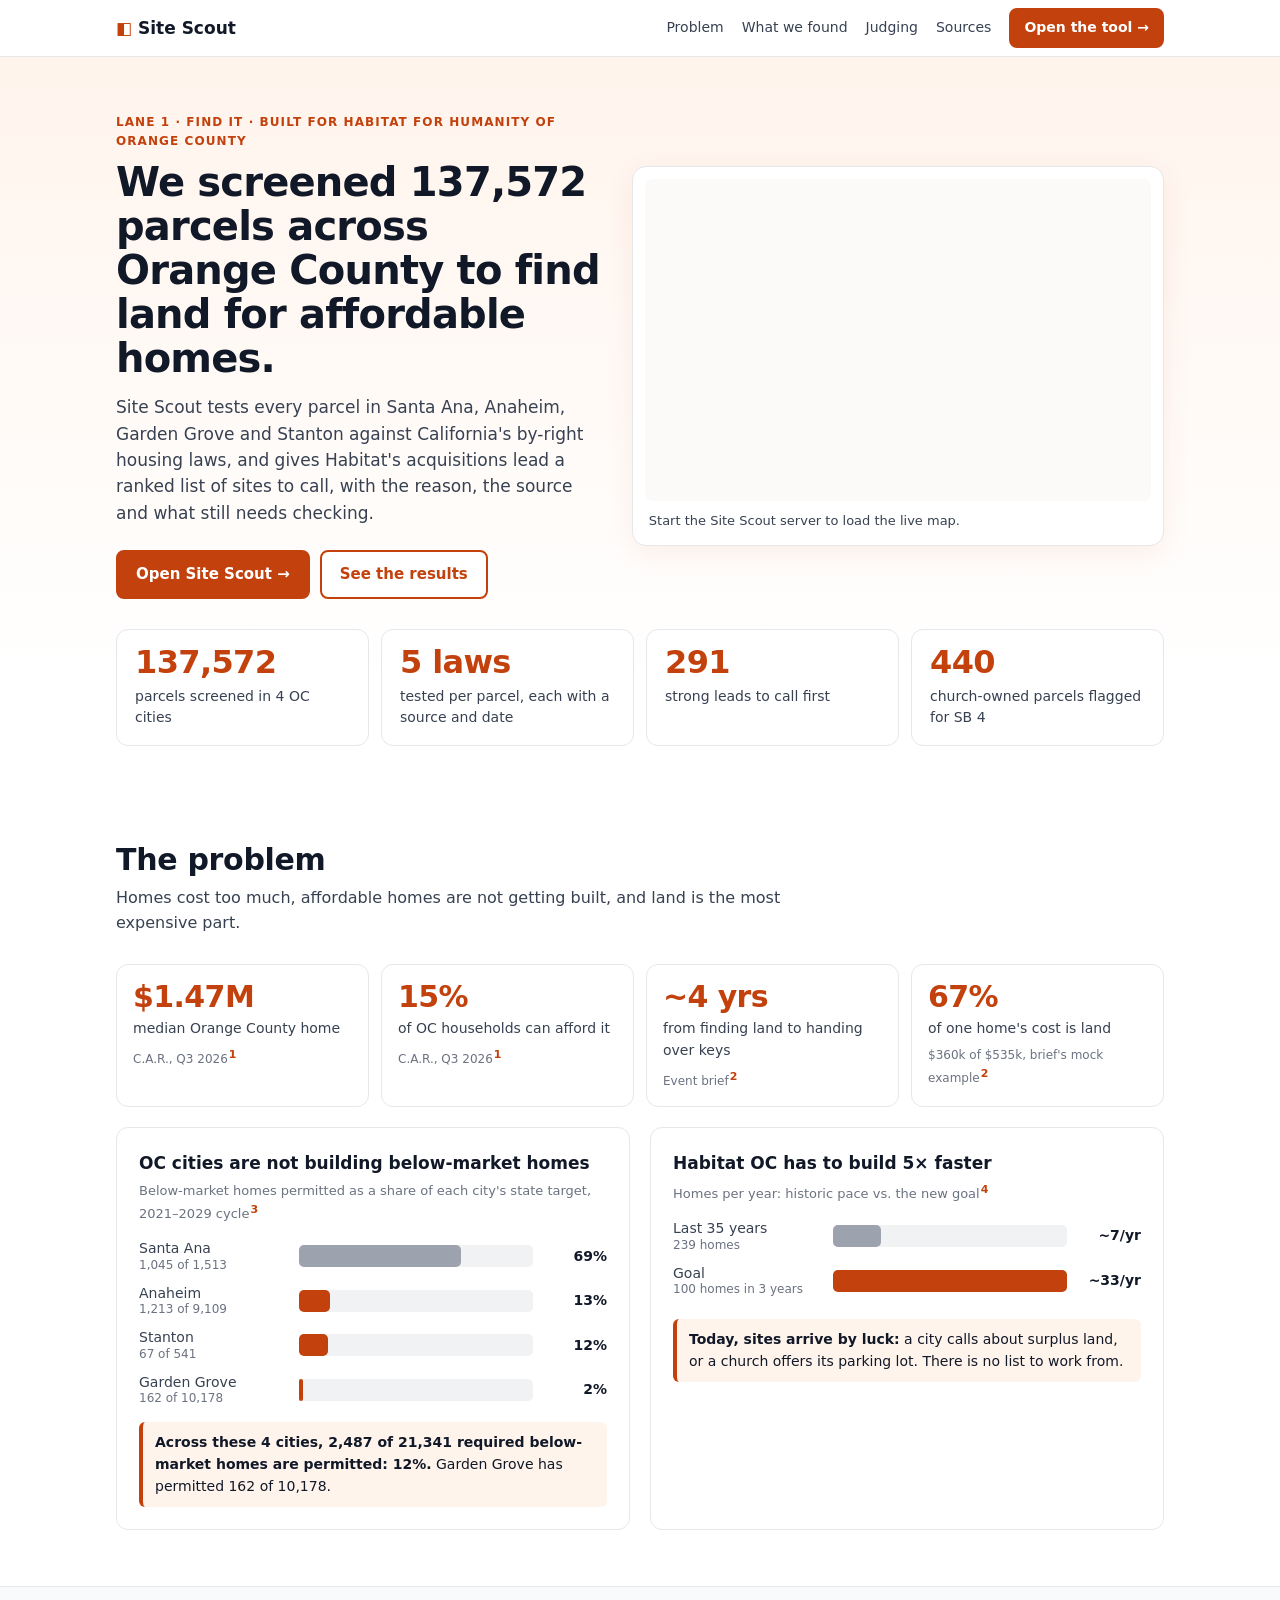
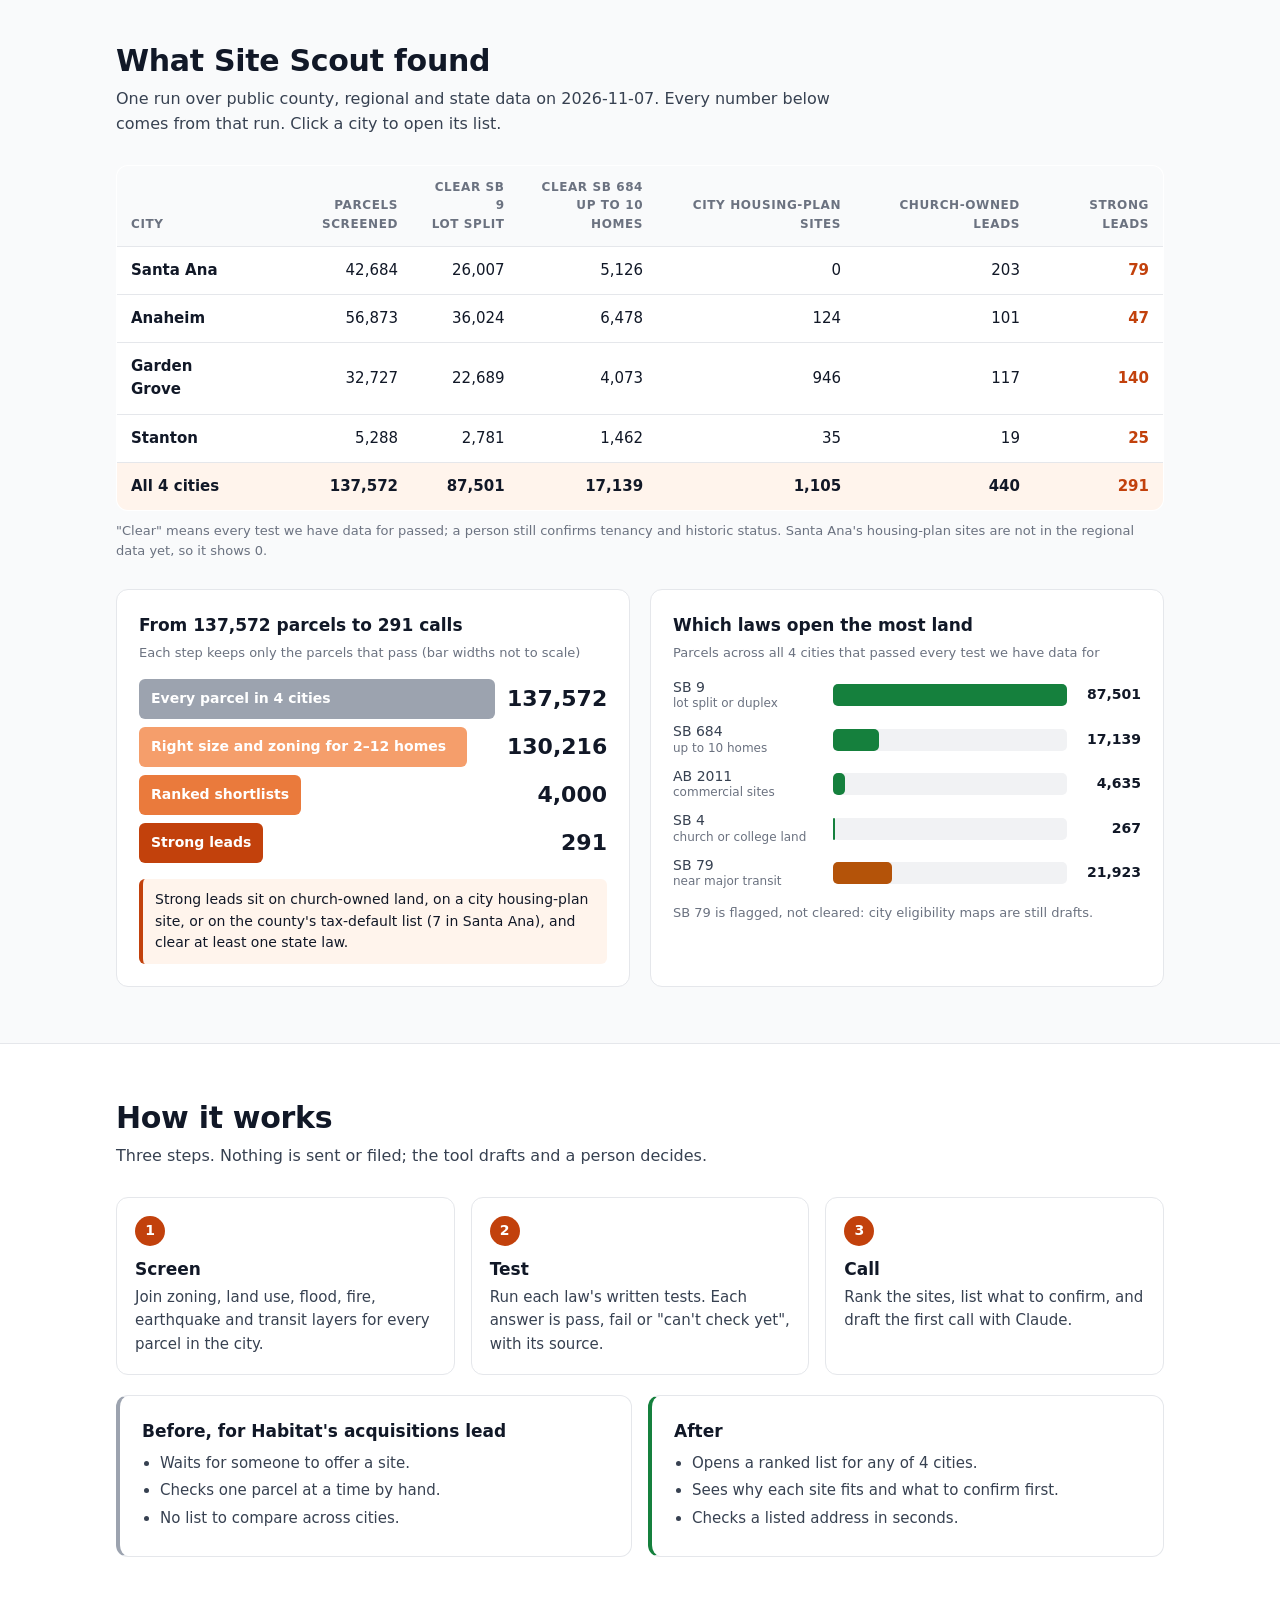
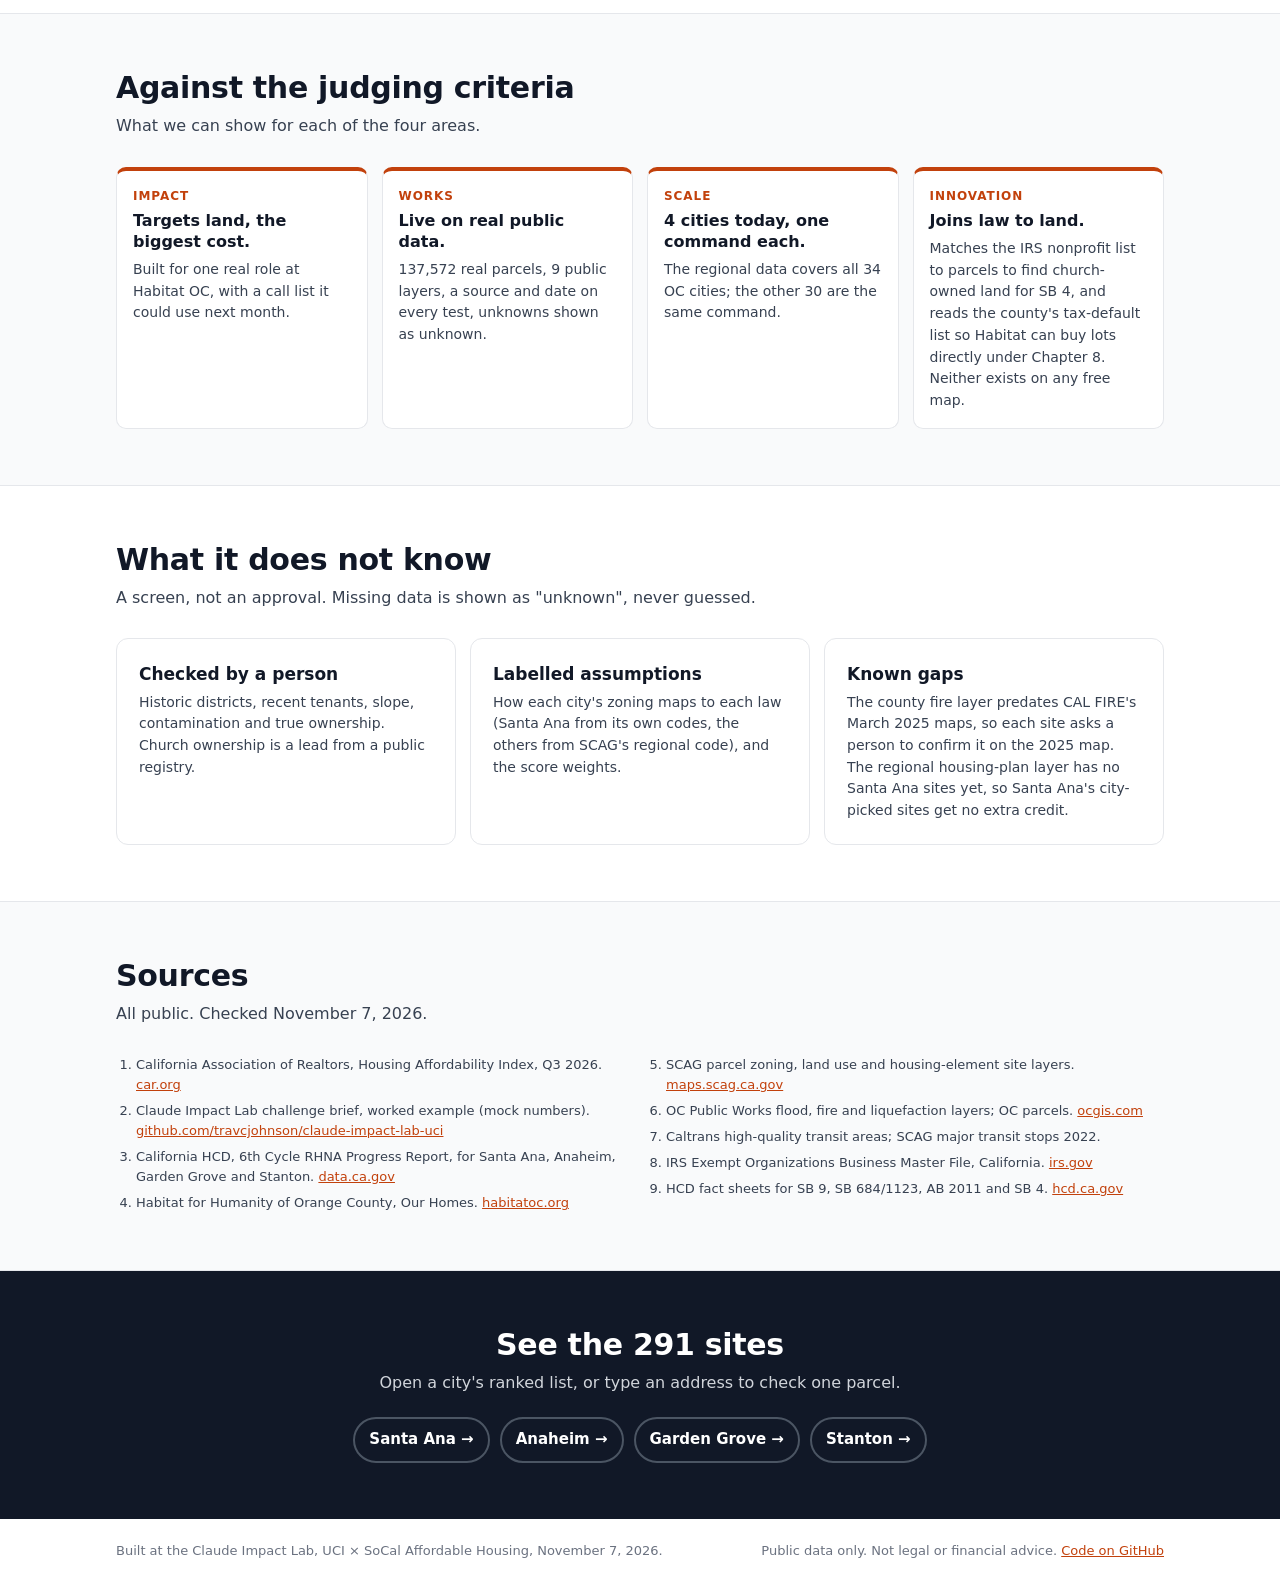
==== commit 860cc226: "feat(landing): bring back the hero dot map, now for all four cities Adapted from TanV404's 1956ce4 h" ====
--- a/web/index.html
+++ b/web/index.html
@@ -42,6 +42,18 @@
 h1 { font-size:clamp(30px, 4.6vw, 46px); line-height:1.1; letter-spacing:-.02em; margin:0 0 14px; max-width:880px; }
 .lede { font-size:clamp(17px, 2vw, 19px); color:var(--ink-2); max-width:720px; margin:0 0 24px; }
 .cta { display:flex; flex-wrap:wrap; gap:10px; margin-bottom:36px; }
+.hero .grid { display:grid; grid-template-columns:1fr 1.1fr; gap:32px; align-items:center; margin-bottom:30px; }
+.hero .grid h1 { font-size:clamp(28px, 3.6vw, 40px); }
+.hero .grid .lede { font-size:17px; }
+.hero .grid .cta { margin-bottom:0; }
+.mapcard { background:#fff; border:1px solid var(--line); border-radius:14px; padding:12px; box-shadow:0 8px 28px rgba(194,65,12,.08); }
+.mapcard svg { display:block; width:100%; height:auto; background:#fbfaf8; border-radius:8px; }
+.mapcard svg text { font:700 11px var(--font); fill:#374151; paint-order:stroke; stroke:#fbfaf8; stroke-width:3px; pointer-events:none; }
+.maplegend { display:flex; flex-wrap:wrap; gap:6px 16px; font-size:13px; color:var(--ink-2); margin:10px 4px 2px; }
+.maplegend i { display:inline-block; width:10px; height:10px; border-radius:50%; margin-right:6px; vertical-align:-1px; }
+.dot-pop { animation:pop .45s cubic-bezier(.2,1.2,.4,1) both; transform-box:fill-box; transform-origin:center; }
+@keyframes pop { from { opacity:0; transform:scale(.2); } to { opacity:1; transform:scale(1); } }
+@media (prefers-reduced-motion: reduce) { .dot-pop { animation:none !important; } }
 .kpis { display:grid; grid-template-columns:repeat(4, 1fr); gap:12px; }
 .kpi { background:#fff; border:1px solid var(--line); border-radius:12px; padding:16px 18px; }
 .kpi b { display:block; font-size:32px; line-height:1.05; letter-spacing:-.02em; color:var(--accent); }
@@ -125,6 +137,7 @@
 footer .wrap { display:flex; flex-wrap:wrap; justify-content:space-between; gap:10px; }
 
 @media (max-width: 880px) {
+  .hero .grid { grid-template-columns:1fr; }
   .kpis, .four { grid-template-columns:1fr 1fr; }
   .two, .steps, .ba, .limits { grid-template-columns:1fr; }
   .judge { grid-template-columns:1fr 1fr; }
@@ -156,12 +169,20 @@
 
 <header class="hero">
   <div class="wrap">
-    <p class="eyebrow">Lane 1 · Find it · Built for Habitat for Humanity of Orange County</p>
-    <h1>We screened 137,572 parcels across Orange County to find land for affordable homes.</h1>
-    <p class="lede">Site Scout tests every parcel in Santa Ana, Anaheim, Garden Grove and Stanton against California's by-right housing laws, and gives Habitat's acquisitions lead a ranked list of sites to call, with the reason, the source and what still needs checking.</p>
-    <div class="cta">
-      <a class="btn primary" href="/app.html">Open Site Scout →</a>
-      <a class="btn ghost" href="#found">See the results</a>
+    <div class="grid">
+      <div>
+        <p class="eyebrow">Lane 1 · Find it · Built for Habitat for Humanity of Orange County</p>
+        <h1>We screened 137,572 parcels across Orange County to find land for affordable homes.</h1>
+        <p class="lede">Site Scout tests every parcel in Santa Ana, Anaheim, Garden Grove and Stanton against California's by-right housing laws, and gives Habitat's acquisitions lead a ranked list of sites to call, with the reason, the source and what still needs checking.</p>
+        <div class="cta">
+          <a class="btn primary" href="/app.html">Open Site Scout →</a>
+          <a class="btn ghost" href="#found">See the results</a>
+        </div>
+      </div>
+      <div class="mapcard">
+        <svg id="map" viewBox="0 0 520 330" role="img" aria-label="Map of the ranked shortlist in Santa Ana, Anaheim, Garden Grove and Stanton. Orange dots have an owner, tax-sale or city-plan lead."></svg>
+        <div class="maplegend" id="maplegend"><span>Loading map…</span></div>
+      </div>
     </div>
     <div class="kpis">
       <div class="kpi"><b>137,572</b><span>parcels screened in 4 OC cities</span></div>
@@ -321,5 +342,61 @@
   </div>
 </footer>
 
+<script>
+(() => {
+  const NS = "http://www.w3.org/2000/svg";
+  const $ = (q) => document.querySelector(q);
+  const fmt = (n) => Number(n).toLocaleString();
+  const reduce = window.matchMedia("(prefers-reduced-motion: reduce)").matches;
+  const get = (u) => fetch(u).then((r) => { if (!r.ok) throw new Error(r.status); return r.json(); });
+  const hasLead = (r) => (r.leads && r.leads.length) || r.owner_lead || r.acquisition_lead || r.he_listed;
+
+  function drawMap(rows, labels) {
+    const svg = $("#map");
+    const pts = rows.filter((r) => r.lat != null && r.lon != null);
+    if (!pts.length) throw new Error("no points");
+    const lat0 = Math.min(...pts.map((r) => r.lat)), lat1 = Math.max(...pts.map((r) => r.lat));
+    const lon0 = Math.min(...pts.map((r) => r.lon)), lon1 = Math.max(...pts.map((r) => r.lon));
+    const k = Math.cos(((lat0 + lat1) / 2) * Math.PI / 180);
+    const w = (lon1 - lon0) * k, h = lat1 - lat0, pad = 18, W = 520, H = 330;
+    const s = Math.min((W - 2 * pad) / w, (H - 2 * pad) / h);
+    const ox = (W - w * s) / 2, oy = (H - h * s) / 2;
+    const xy = (lat, lon) => [ox + (lon - lon0) * k * s, oy + (lat1 - lat) * s];
+    let n = 0;
+    const add = (r, lead) => {
+      const [x, y] = xy(r.lat, r.lon), c = document.createElementNS(NS, "circle");
+      c.setAttribute("cx", x.toFixed(1)); c.setAttribute("cy", y.toFixed(1));
+      c.setAttribute("r", lead ? 3.6 : 2.1);
+      c.setAttribute("fill", lead ? "#c2410c" : "#6b7280");
+      c.setAttribute("fill-opacity", lead ? 1 : 0.45);
+      if (lead) { c.setAttribute("stroke", "#fff"); c.setAttribute("stroke-width", 1.2); }
+      const t = document.createElementNS(NS, "title");
+      t.textContent = (r.address || "Parcel " + r.apn_display) + " · " + r._city + (lead ? " · has a lead" : "");
+      c.appendChild(t);
+      if (!reduce) { const i = n++; c.setAttribute("class", "dot-pop"); c.style.animationDelay = (lead ? 900 + (i % 150) * 5 : (i / pts.length) * 900) + "ms"; }
+      svg.appendChild(c);
+    };
+    pts.filter((r) => !hasLead(r)).forEach((r) => add(r, false));
+    pts.filter(hasLead).forEach((r) => add(r, true));
+    for (const [city, cl] of Object.entries(labels)) {   // city name at the centre of its dots
+      const [x, y] = xy(cl.lat / cl.n, cl.lon / cl.n);
+      const t = document.createElementNS(NS, "text");
+      t.setAttribute("x", x.toFixed(1)); t.setAttribute("y", (y - 12).toFixed(1)); t.setAttribute("text-anchor", "middle");
+      t.textContent = city; svg.appendChild(t);
+    }
+    const leads = pts.filter(hasLead).length;
+    $("#maplegend").innerHTML = `<span><i style="background:#c2410c"></i>${fmt(leads)} sites with an owner, tax-sale or city-plan lead</span><span><i style="background:#6b7280;opacity:.6"></i>${fmt(pts.length - leads)} other shortlisted sites</span>`;
+  }
+
+  get("/api/cities").then((cities) => Promise.all(cities.map((c) =>
+    get("/api/sites?limit=1000&city=" + encodeURIComponent(c.city)).then((d) => (d.sites || []).map((r) => Object.assign(r, { _city: c.city }))))))
+    .then((lists) => {
+      const rows = lists.flat(), labels = {};
+      rows.forEach((r) => { if (r.lat == null) return; const l = (labels[r._city] ||= { lat: 0, lon: 0, n: 0 }); l.lat += r.lat; l.lon += r.lon; l.n++; });
+      drawMap(rows, labels);
+    })
+    .catch(() => { $("#maplegend").innerHTML = "<span>Start the Site Scout server to load the live map.</span>"; });
+})();
+</script>
 </body>
 </html>
